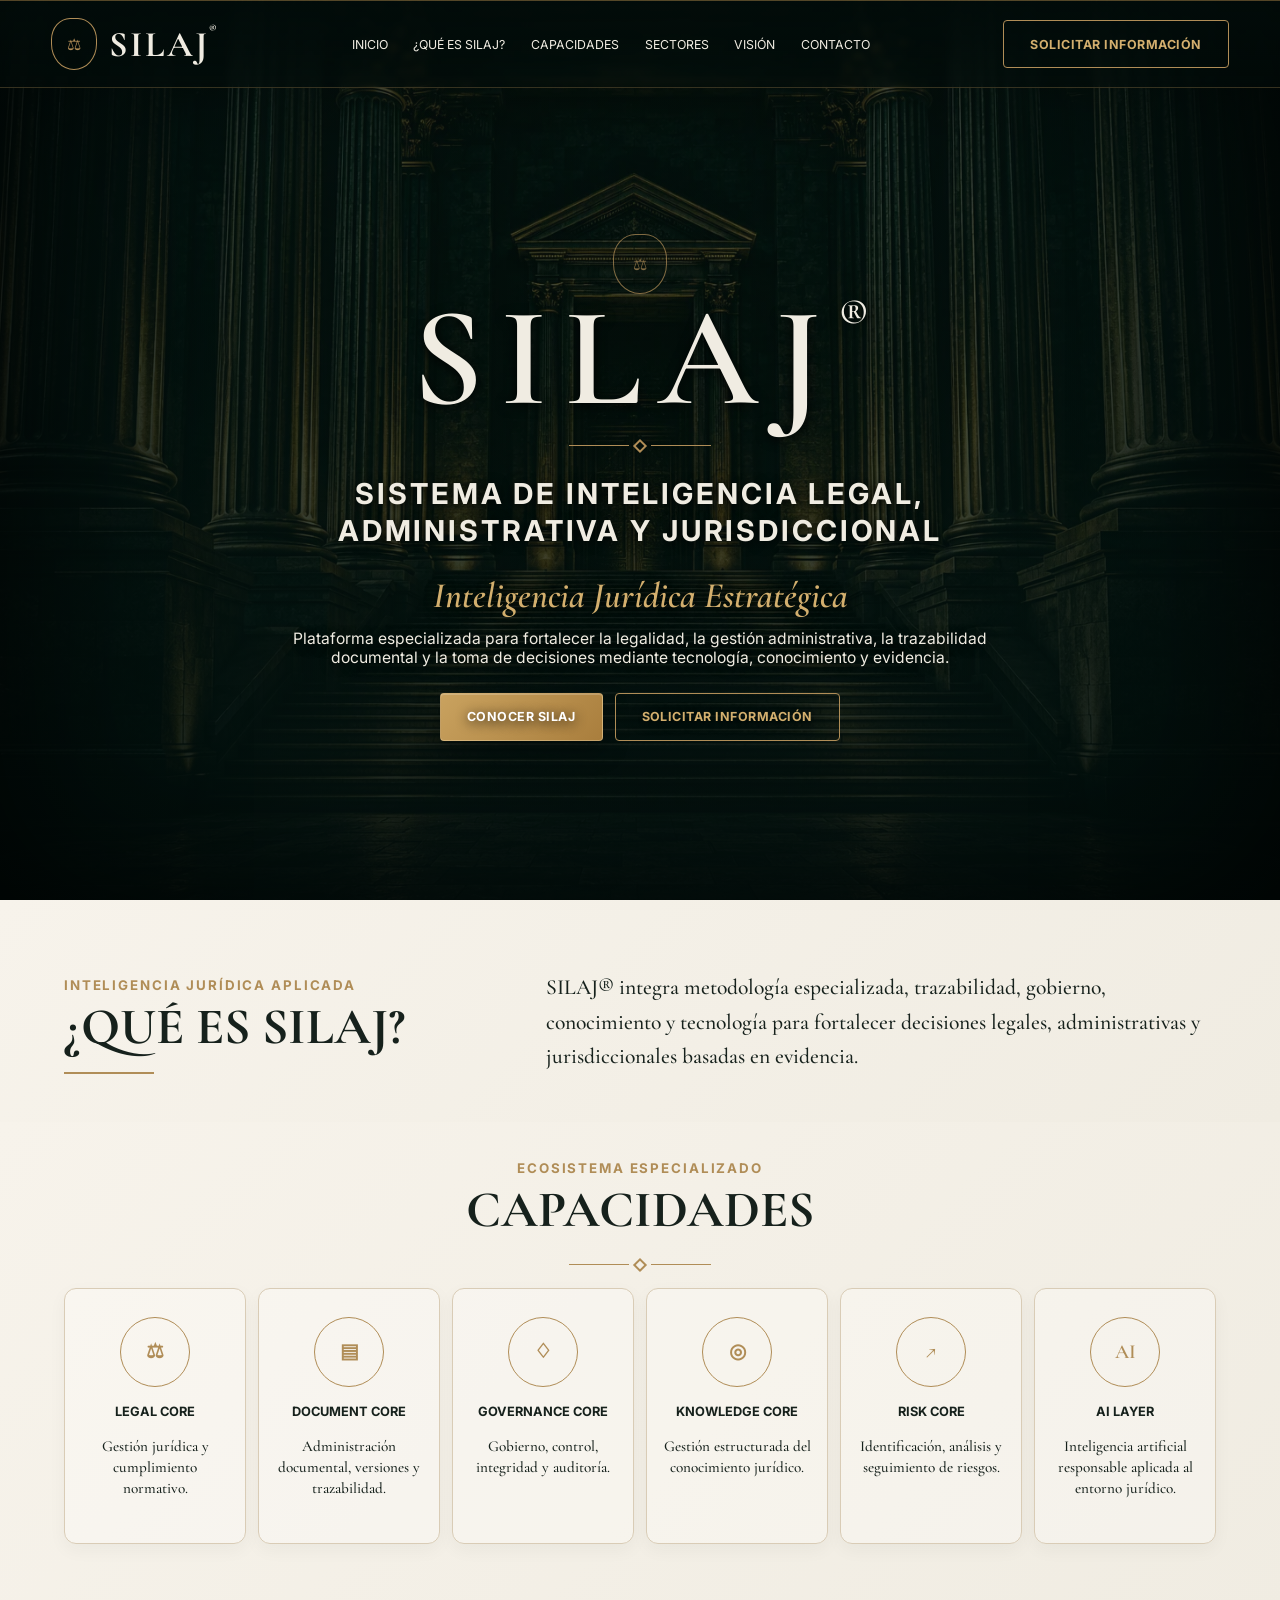
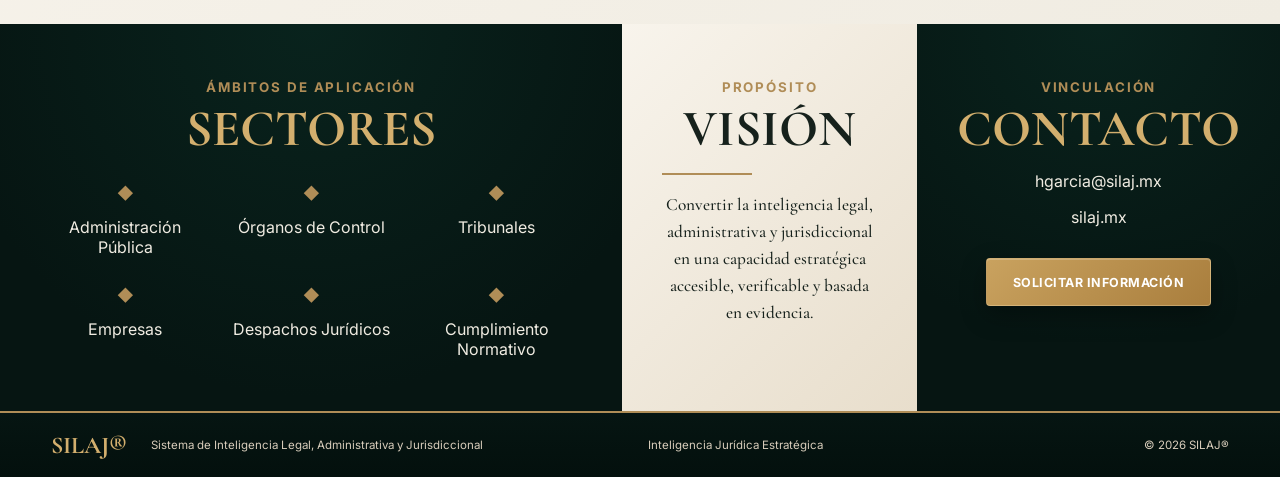
==== index.html @ 86bba7ac "WEB-001-F Refinamiento Fino Premium Híbrido" ====
<!doctype html><html lang="es-MX"><head><meta charset="utf-8"><meta name="viewport" content="width=device-width,initial-scale=1"><meta name="theme-color" content="#061512"><meta name="description" content="SILAJ®: Sistema de Inteligencia Legal, Administrativa y Jurisdiccional. Inteligencia Jurídica Estratégica."><title>SILAJ® | Inteligencia Jurídica Estratégica</title><link rel="icon" href="assets/icons/favicon.svg"><link rel="preload" href="assets/images/hero-institucional.webp" as="image"><link rel="stylesheet" href="css/style.css"></head><body>
<header class="top" id="inicio"><a class="brand" href="#inicio"><span class="shield">⚖</span><strong>SILAJ<sup>®</sup></strong></a><button class="toggle" aria-label="Abrir menú">☰</button><nav><a href="#inicio">Inicio</a><a href="#que-es">¿Qué es SILAJ?</a><a href="#capacidades">Capacidades</a><a href="#sectores">Sectores</a><a href="#vision">Visión</a><a href="#contacto">Contacto</a></nav><a class="btn outline" href="mailto:hgarcia@silaj.mx">Solicitar información</a></header>
<main><section class="hero"><div class="shade"></div><div class="hero-content reveal"><div class="seal">⚖</div><h1>SILAJ<sup>®</sup></h1><div class="orn"><span></span><i></i><span></span></div><h2>Sistema de Inteligencia Legal,<br>Administrativa y Jurisdiccional</h2><p class="slogan">Inteligencia Jurídica Estratégica</p><p class="lead">Plataforma especializada para fortalecer la legalidad, la gestión administrativa, la trazabilidad documental y la toma de decisiones mediante tecnología, conocimiento y evidencia.</p><div class="actions"><a class="btn gold" href="#que-es">Conocer SILAJ</a><a class="btn ghost" href="mailto:hgarcia@silaj.mx">Solicitar información</a></div></div></section>
<section class="intro ivory" id="que-es"><div class="shell split reveal"><div><small>INTELIGENCIA JURÍDICA APLICADA</small><h3>¿Qué es SILAJ?</h3><b class="rule"></b></div><p>SILAJ® integra metodología especializada, trazabilidad, gobierno, conocimiento y tecnología para fortalecer decisiones legales, administrativas y jurisdiccionales basadas en evidencia.</p></div></section>
<section class="ivory caps" id="capacidades"><div class="shell"><header class="section-title reveal"><small>ECOSISTEMA ESPECIALIZADO</small><h3>Capacidades</h3><div class="orn"><span></span><i></i><span></span></div></header><div class="grid">
<article class="card reveal"><div class="ico">⚖</div><h4>Legal Core</h4><p>Gestión jurídica y cumplimiento normativo.</p></article><article class="card reveal"><div class="ico">▤</div><h4>Document Core</h4><p>Administración documental, versiones y trazabilidad.</p></article><article class="card reveal"><div class="ico">♢</div><h4>Governance Core</h4><p>Gobierno, control, integridad y auditoría.</p></article><article class="card reveal"><div class="ico">◎</div><h4>Knowledge Core</h4><p>Gestión estructurada del conocimiento jurídico.</p></article><article class="card reveal"><div class="ico">↗</div><h4>Risk Core</h4><p>Identificación, análisis y seguimiento de riesgos.</p></article><article class="card reveal"><div class="ico">AI</div><h4>AI Layer</h4><p>Inteligencia artificial responsable aplicada al entorno jurídico.</p></article></div></div></section>
<section class="lower" id="sectores"><div class="panel dark"><div class="reveal"><small>ÁMBITOS DE APLICACIÓN</small><h3>Sectores</h3><div class="sector-grid"><span>Administración Pública</span><span>Órganos de Control</span><span>Tribunales</span><span>Empresas</span><span>Despachos Jurídicos</span><span>Cumplimiento Normativo</span></div></div></div><div class="panel vision" id="vision"><div class="reveal"><small>PROPÓSITO</small><h3>Visión</h3><b class="rule"></b><p>Convertir la inteligencia legal, administrativa y jurisdiccional en una capacidad estratégica accesible, verificable y basada en evidencia.</p></div></div><div class="panel dark" id="contacto"><div class="reveal"><small>VINCULACIÓN</small><h3>Contacto</h3><p><a href="mailto:hgarcia@silaj.mx">hgarcia@silaj.mx</a></p><p>silaj.mx</p><a class="btn gold" href="mailto:hgarcia@silaj.mx">Solicitar información</a></div></div></section></main>
<footer><strong>SILAJ®</strong><span>Sistema de Inteligencia Legal, Administrativa y Jurisdiccional</span><span>Inteligencia Jurídica Estratégica</span><span>© 2026 SILAJ®</span></footer><script src="js/app.js"></script></body></html>
---- css/style.css ----
@import url("https://fonts.googleapis.com/css2?family=Cormorant+Garamond:wght@500;600;700&family=Inter:wght@400;600;700&display=swap");:root{--g:#061512;--g2:#09231d;--iv:#f0ece2;--iv2:#f7f3eb;--gold:#b08d57;--gold2:#d3af6e;--ink:#16211c;--serif:"Cormorant Garamond",Georgia,serif;--sans:Inter,Arial,sans-serif}*{box-sizing:border-box}html{scroll-behavior:smooth}body{margin:0;color:var(--ink);font-family:var(--sans);background:var(--iv)}a{color:inherit}.top{position:absolute;z-index:10;inset:0 0 auto;height:88px;display:grid;grid-template-columns:auto 1fr auto;align-items:center;gap:28px;padding:0 4%;color:var(--iv);background:linear-gradient(#020c0aD9,#020c0a73);border-top:1px solid #c79b556b;border-bottom:1px solid #b08d574d;backdrop-filter:blur(3px)}.brand{display:flex;align-items:center;gap:12px;text-decoration:none}.brand strong{font:700 2.25rem var(--serif);letter-spacing:.06em}.brand sup,h1 sup{font-size:.28em;vertical-align:top}.shield{width:46px;height:52px;display:grid;place-items:center;border:1px solid var(--gold);border-radius:48% 48% 58% 58%;color:var(--gold)}nav{display:flex;justify-content:center;gap:clamp(15px,2vw,34px)}nav a{text-decoration:none;text-transform:uppercase;font-size:.77rem}nav a:hover{color:var(--gold2)}.btn{display:inline-flex;min-height:48px;padding:0 26px;align-items:center;justify-content:center;text-decoration:none;text-transform:uppercase;font-weight:700;font-size:.78rem;letter-spacing:.04em;border-radius:4px}.outline,.ghost{border:1px solid #b08d57;color:var(--gold2)}.gold{color:white;background:linear-gradient(135deg,#c9a25f,#a97e3d);border:1px solid #f4e0b84d;box-shadow:0 9px 26px #0005,inset 0 1px #fff3}.gold:hover{transform:translateY(-3px);filter:brightness(1.1)}.toggle{display:none}.hero{position:relative;height:100vh;min-height:780px;max-height:1080px;display:grid;place-items:center;color:var(--iv);background:linear-gradient(#020c0a61,#020d0bc4),url('../assets/images/hero-institucional.webp') center/cover no-repeat;overflow:hidden}.hero:after{content:"";position:absolute;inset:0;box-shadow:inset 0 0 180px #000a}.shade{position:absolute;inset:0;background:radial-gradient(circle at 50% 42%,#07161329 0,#04131099 64%,#010a08e6 100%),linear-gradient(90deg,#0003,transparent 18%,transparent 82%,#0003)}.hero-content{z-index:2;position:relative;text-align:center;width:min(950px,88%);padding-top:75px;text-shadow:0 2px 12px #000e}.seal{margin:auto;width:54px;height:60px;border:1px solid var(--gold);border-radius:48% 48% 58% 58%;display:grid;place-items:center;color:var(--gold);opacity:.72}.hero h1{font:600 clamp(6rem,11vw,11rem)/.82 var(--serif);letter-spacing:.12em;margin:.05em 0 0 .12em}.orn{display:flex;justify-content:center;align-items:center;gap:6px;margin:24px auto 18px}.orn span{width:60px;height:1px;background:var(--gold)}.orn i{width:10px;height:10px;border:2px solid var(--gold);transform:rotate(45deg)}.hero h2{font-size:clamp(1.25rem,2.25vw,2.1rem);line-height:1.3;text-transform:uppercase;letter-spacing:.1em}.slogan{font:600 italic clamp(1.75rem,2.8vw,2.72rem) var(--serif);color:var(--gold2);margin:12px 0;text-shadow:0 2px 12px #000e,0 0 20px #b08d5724}.lead{max-width:730px;margin:0 auto;font-size:.98rem}.actions{display:flex;justify-content:center;gap:12px;margin-top:26px}.ivory{background:linear-gradient(135deg,var(--iv2),var(--iv))}.shell{width:min(1360px,90%);margin:auto}.intro{padding:70px 0 48px}.split{display:grid;grid-template-columns:.8fr 1.3fr;gap:70px;align-items:end}.split p{font:500 1.35rem/1.6 var(--serif);margin:0}small{color:var(--gold);font-weight:700;letter-spacing:.14em}h3{font:700 clamp(2.2rem,4vw,3.2rem)/1 var(--serif);text-transform:uppercase;margin:8px 0}.rule{display:block;width:90px;height:2px;background:var(--gold);margin-top:18px}.caps{padding:35px 0 80px}.section-title{text-align:center}.grid{display:grid;grid-template-columns:repeat(6,1fr);gap:12px}.card{min-height:250px;text-align:center;padding:28px 16px;border:1px solid #d9ccb6;border-radius:12px;background:#ffffff47;box-shadow:0 6px 18px #0d2c240b;transition:.3s}.card:hover{transform:translateY(-6px);background:white;box-shadow:0 18px 40px #0d2c2421}.ico{width:70px;height:70px;margin:0 auto 17px;border:1.5px solid var(--gold);border-radius:50%;display:grid;place-items:center;color:var(--gold);font:600 1.25rem var(--serif)}.card h4{text-transform:uppercase;font-size:.8rem}.card p{font:500 .95rem/1.4 var(--serif)}.lower{display:grid;grid-template-columns:1.9fr .9fr 1.05fr}.panel{padding:52px 40px;text-align:center}.dark{color:var(--iv);background:radial-gradient(circle at top,var(--g2),var(--g) 75%)}.dark h3{color:var(--gold2)}.sector-grid{display:grid;grid-template-columns:repeat(3,1fr);gap:28px 15px;margin-top:28px}.sector-grid span:before{content:"◆";display:block;color:var(--gold);margin-bottom:14px}.vision{background:linear-gradient(135deg,#f8f4ec,#e8decc)}.vision p{font:500 1.08rem/1.55 var(--serif)}.dark a{text-decoration:none}.dark .btn{margin-top:15px}footer{min-height:66px;padding:12px 4%;display:grid;grid-template-columns:auto 1fr 1fr auto;align-items:center;gap:24px;background:linear-gradient(#061512,#03100d);color:#d8cdbb;border-top:2px solid var(--gold);font-size:.72rem}footer strong{font:700 1.5rem var(--serif);color:var(--gold2)}.reveal{opacity:0;transform:translateY(18px);transition:.7s}.reveal.visible{opacity:1;transform:none}@media(max-width:1180px){.top{grid-template-columns:auto 1fr}.top>.btn{display:none}.grid{grid-template-columns:repeat(3,1fr)}.lower{grid-template-columns:1fr 1fr}.lower>.panel:first-child{grid-column:1/-1}}@media(max-width:820px){.top{position:fixed;height:72px;display:flex;justify-content:space-between}.brand strong{font-size:1.7rem}.shield{width:36px;height:42px}.toggle{display:block;background:transparent;color:var(--iv);border:1px solid var(--gold);padding:8px 11px}nav{display:none;position:absolute;top:72px;left:0;right:0;padding:18px 6%;background:var(--g);flex-direction:column}nav.open{display:flex}.hero{height:100svh;min-height:820px}.hero h1{font-size:clamp(4.5rem,20vw,6.5rem);letter-spacing:.08em;margin-left:.08em}.split,.lower{grid-template-columns:1fr}.grid{grid-template-columns:repeat(2,1fr)}.lower>.panel:first-child{grid-column:auto}footer{grid-template-columns:1fr;text-align:center;padding:22px}.actions{flex-direction:column}.actions .btn{width:100%}}@media(max-width:520px){.grid{grid-template-columns:1fr}.sector-grid{grid-template-columns:repeat(2,1fr)}.hero h2 br{display:none}}@media(prefers-reduced-motion:reduce){html{scroll-behavior:auto}.reveal{opacity:1;transform:none;transition:none}}
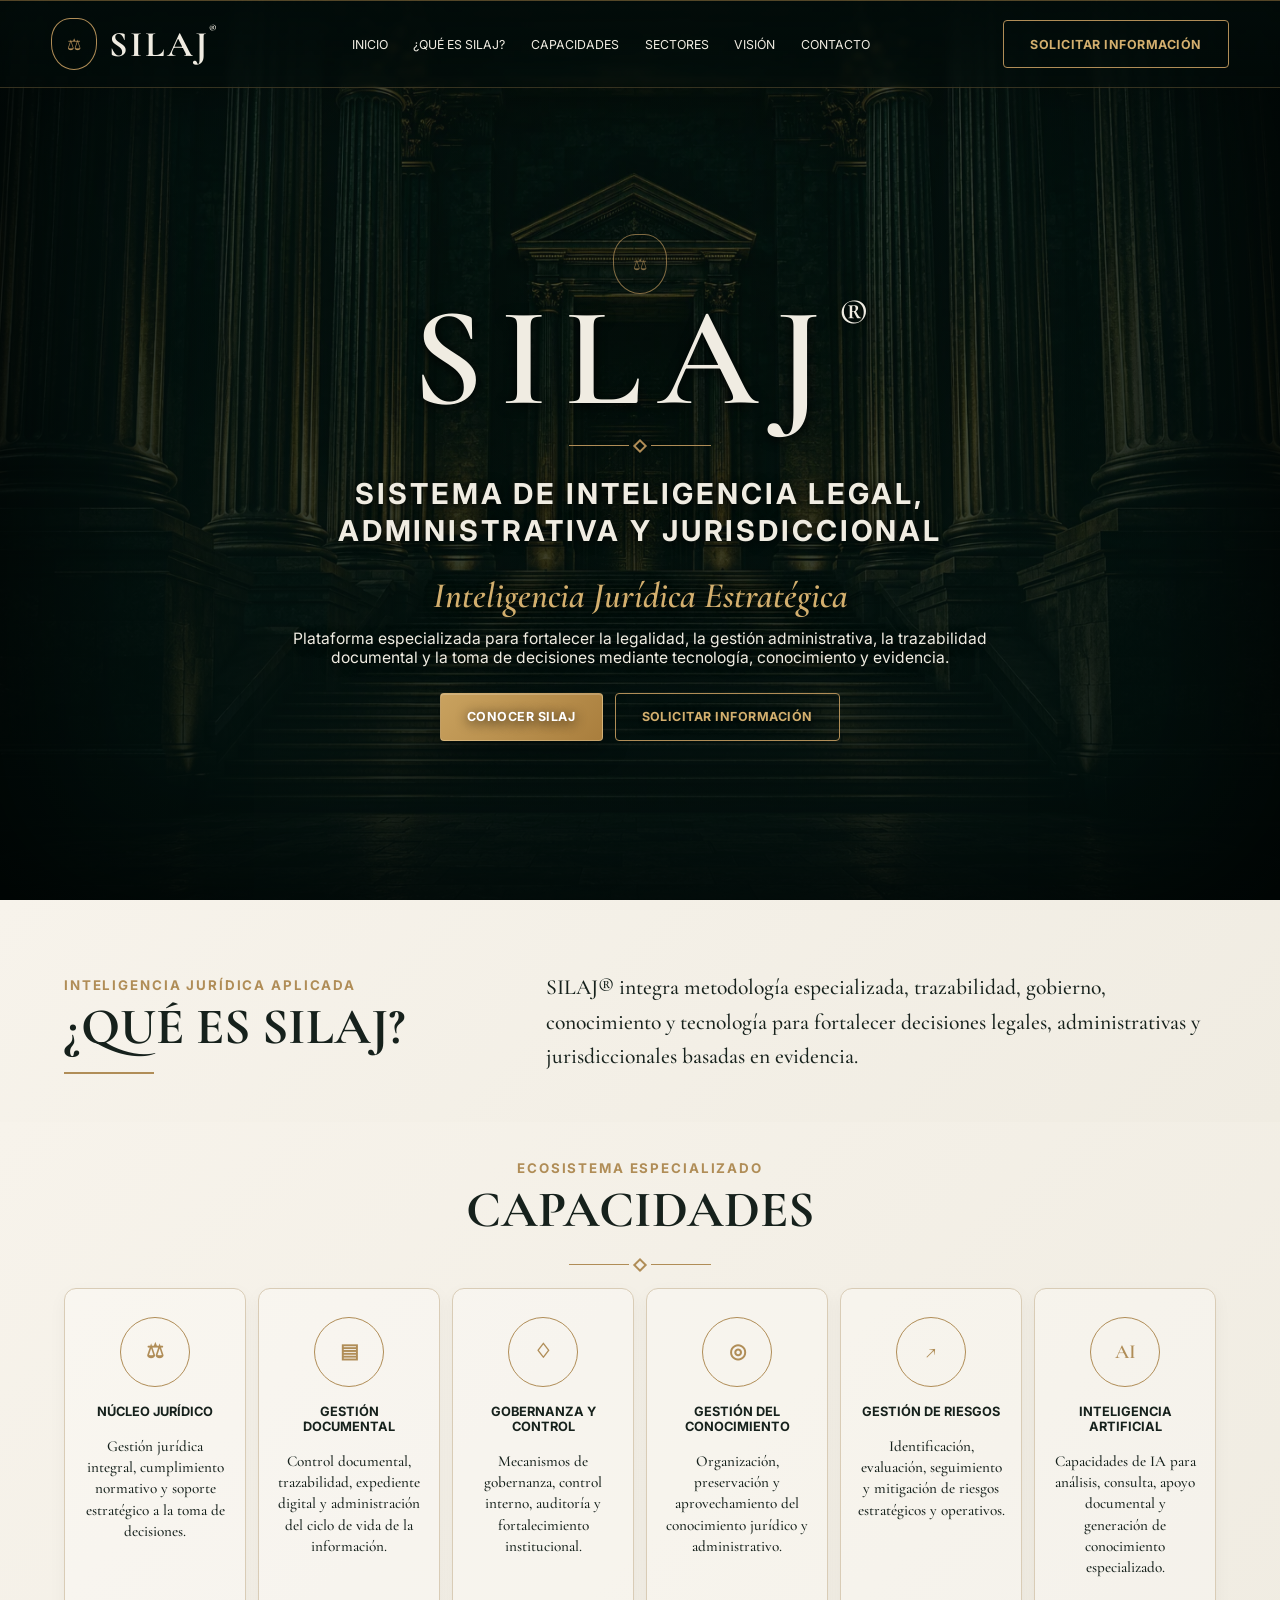
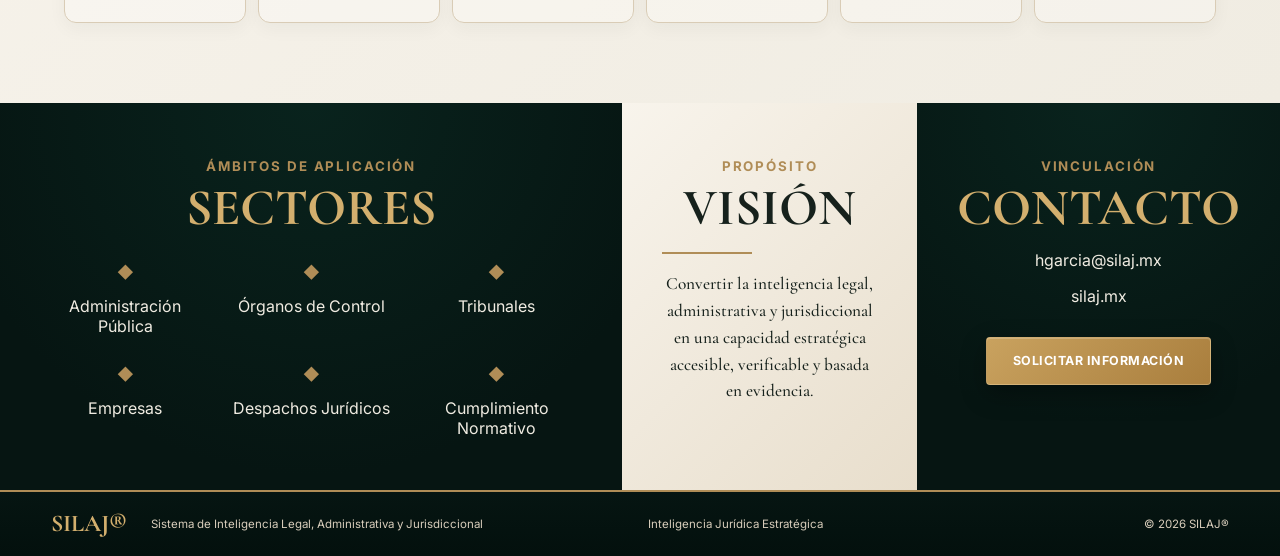
==== commit 8338111e: "WEB-001-G Capacidades en Español" ====
--- a/index.html
+++ b/index.html
@@ -3,6 +3,6 @@
 <main><section class="hero"><div class="shade"></div><div class="hero-content reveal"><div class="seal">⚖</div><h1>SILAJ<sup>®</sup></h1><div class="orn"><span></span><i></i><span></span></div><h2>Sistema de Inteligencia Legal,<br>Administrativa y Jurisdiccional</h2><p class="slogan">Inteligencia Jurídica Estratégica</p><p class="lead">Plataforma especializada para fortalecer la legalidad, la gestión administrativa, la trazabilidad documental y la toma de decisiones mediante tecnología, conocimiento y evidencia.</p><div class="actions"><a class="btn gold" href="#que-es">Conocer SILAJ</a><a class="btn ghost" href="mailto:hgarcia@silaj.mx">Solicitar información</a></div></div></section>
 <section class="intro ivory" id="que-es"><div class="shell split reveal"><div><small>INTELIGENCIA JURÍDICA APLICADA</small><h3>¿Qué es SILAJ?</h3><b class="rule"></b></div><p>SILAJ® integra metodología especializada, trazabilidad, gobierno, conocimiento y tecnología para fortalecer decisiones legales, administrativas y jurisdiccionales basadas en evidencia.</p></div></section>
 <section class="ivory caps" id="capacidades"><div class="shell"><header class="section-title reveal"><small>ECOSISTEMA ESPECIALIZADO</small><h3>Capacidades</h3><div class="orn"><span></span><i></i><span></span></div></header><div class="grid">
-<article class="card reveal"><div class="ico">⚖</div><h4>Legal Core</h4><p>Gestión jurídica y cumplimiento normativo.</p></article><article class="card reveal"><div class="ico">▤</div><h4>Document Core</h4><p>Administración documental, versiones y trazabilidad.</p></article><article class="card reveal"><div class="ico">♢</div><h4>Governance Core</h4><p>Gobierno, control, integridad y auditoría.</p></article><article class="card reveal"><div class="ico">◎</div><h4>Knowledge Core</h4><p>Gestión estructurada del conocimiento jurídico.</p></article><article class="card reveal"><div class="ico">↗</div><h4>Risk Core</h4><p>Identificación, análisis y seguimiento de riesgos.</p></article><article class="card reveal"><div class="ico">AI</div><h4>AI Layer</h4><p>Inteligencia artificial responsable aplicada al entorno jurídico.</p></article></div></div></section>
+<article class="card reveal"><div class="ico">⚖</div><h4>Núcleo Jurídico</h4><p>Gestión jurídica integral, cumplimiento normativo y soporte estratégico a la toma de decisiones.</p></article><article class="card reveal"><div class="ico">▤</div><h4>Gestión Documental</h4><p>Control documental, trazabilidad, expediente digital y administración del ciclo de vida de la información.</p></article><article class="card reveal"><div class="ico">♢</div><h4>Gobernanza y Control</h4><p>Mecanismos de gobernanza, control interno, auditoría y fortalecimiento institucional.</p></article><article class="card reveal"><div class="ico">◎</div><h4>Gestión del Conocimiento</h4><p>Organización, preservación y aprovechamiento del conocimiento jurídico y administrativo.</p></article><article class="card reveal"><div class="ico">↗</div><h4>Gestión de Riesgos</h4><p>Identificación, evaluación, seguimiento y mitigación de riesgos estratégicos y operativos.</p></article><article class="card reveal"><div class="ico">AI</div><h4>Inteligencia Artificial</h4><p>Capacidades de IA para análisis, consulta, apoyo documental y generación de conocimiento especializado.</p></article></div></div></section>
 <section class="lower" id="sectores"><div class="panel dark"><div class="reveal"><small>ÁMBITOS DE APLICACIÓN</small><h3>Sectores</h3><div class="sector-grid"><span>Administración Pública</span><span>Órganos de Control</span><span>Tribunales</span><span>Empresas</span><span>Despachos Jurídicos</span><span>Cumplimiento Normativo</span></div></div></div><div class="panel vision" id="vision"><div class="reveal"><small>PROPÓSITO</small><h3>Visión</h3><b class="rule"></b><p>Convertir la inteligencia legal, administrativa y jurisdiccional en una capacidad estratégica accesible, verificable y basada en evidencia.</p></div></div><div class="panel dark" id="contacto"><div class="reveal"><small>VINCULACIÓN</small><h3>Contacto</h3><p><a href="mailto:hgarcia@silaj.mx">hgarcia@silaj.mx</a></p><p>silaj.mx</p><a class="btn gold" href="mailto:hgarcia@silaj.mx">Solicitar información</a></div></div></section></main>
 <footer><strong>SILAJ®</strong><span>Sistema de Inteligencia Legal, Administrativa y Jurisdiccional</span><span>Inteligencia Jurídica Estratégica</span><span>© 2026 SILAJ®</span></footer><script src="js/app.js"></script></body></html>
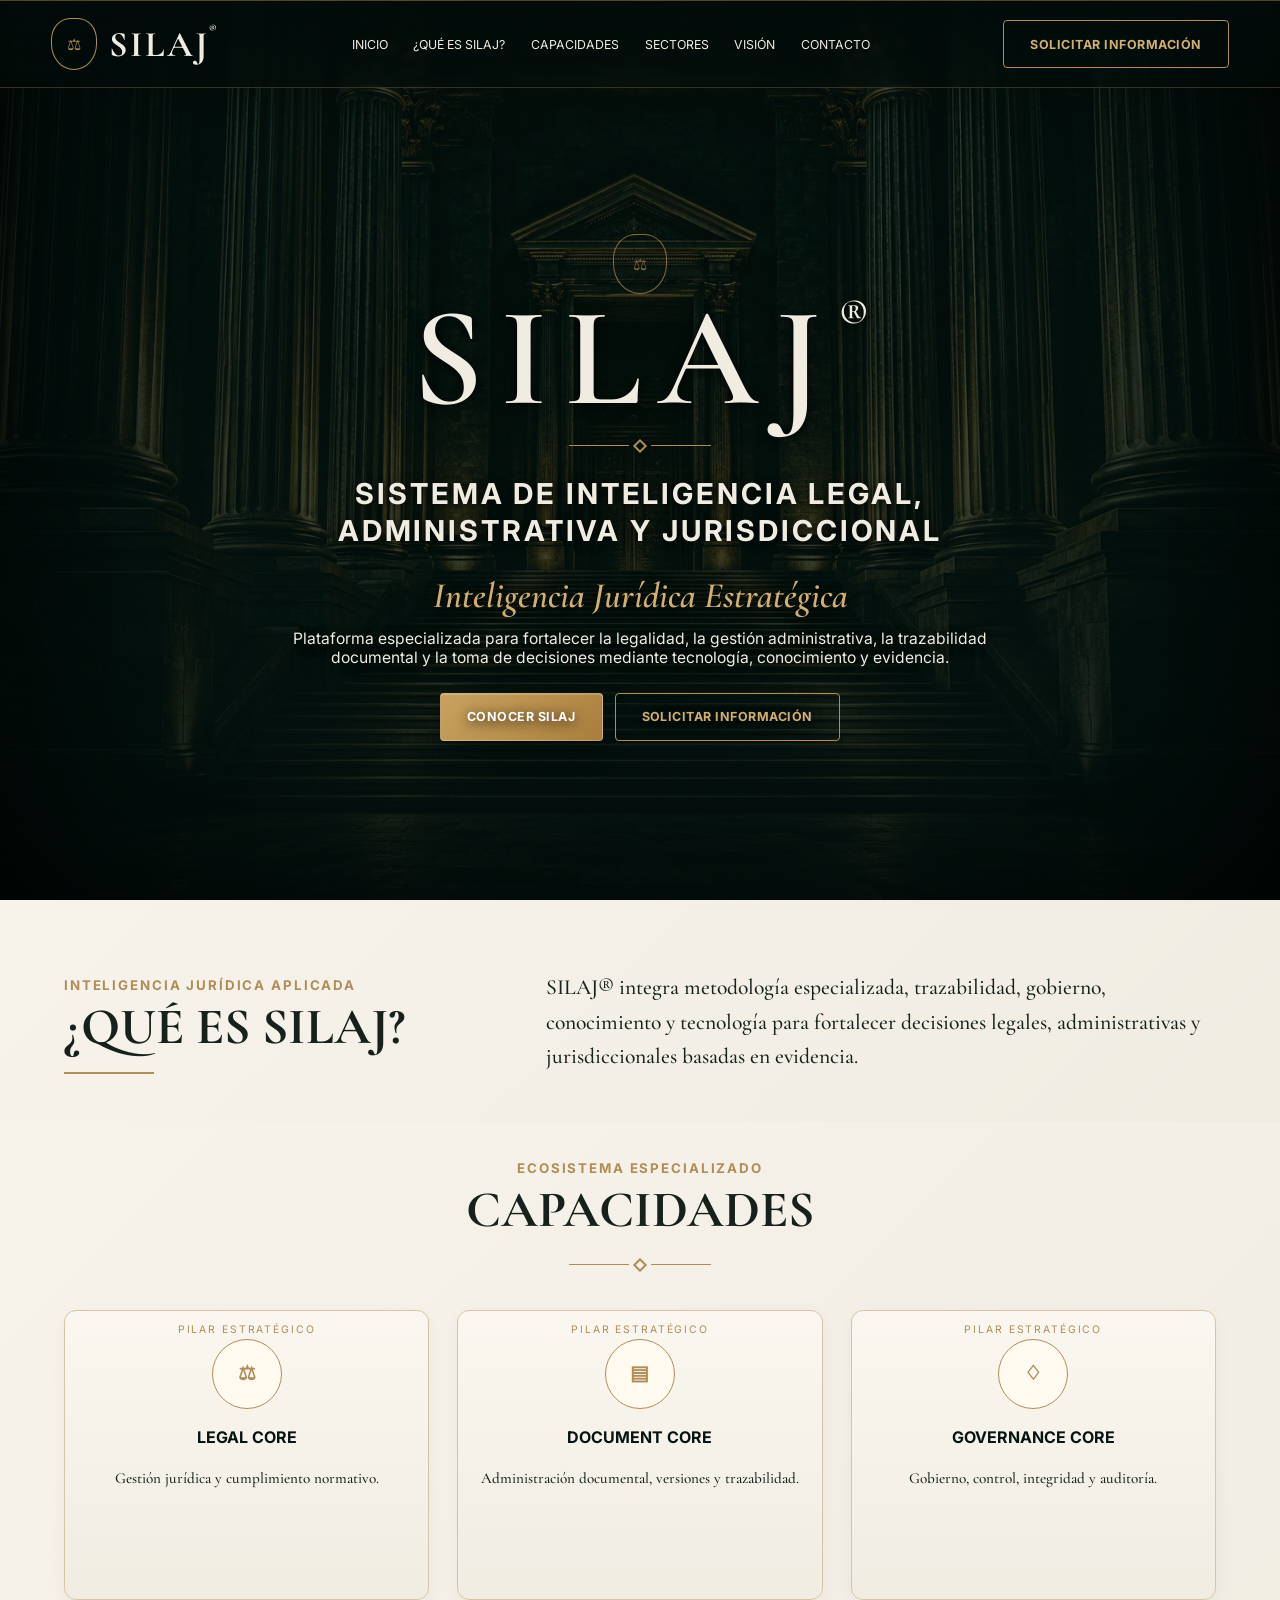
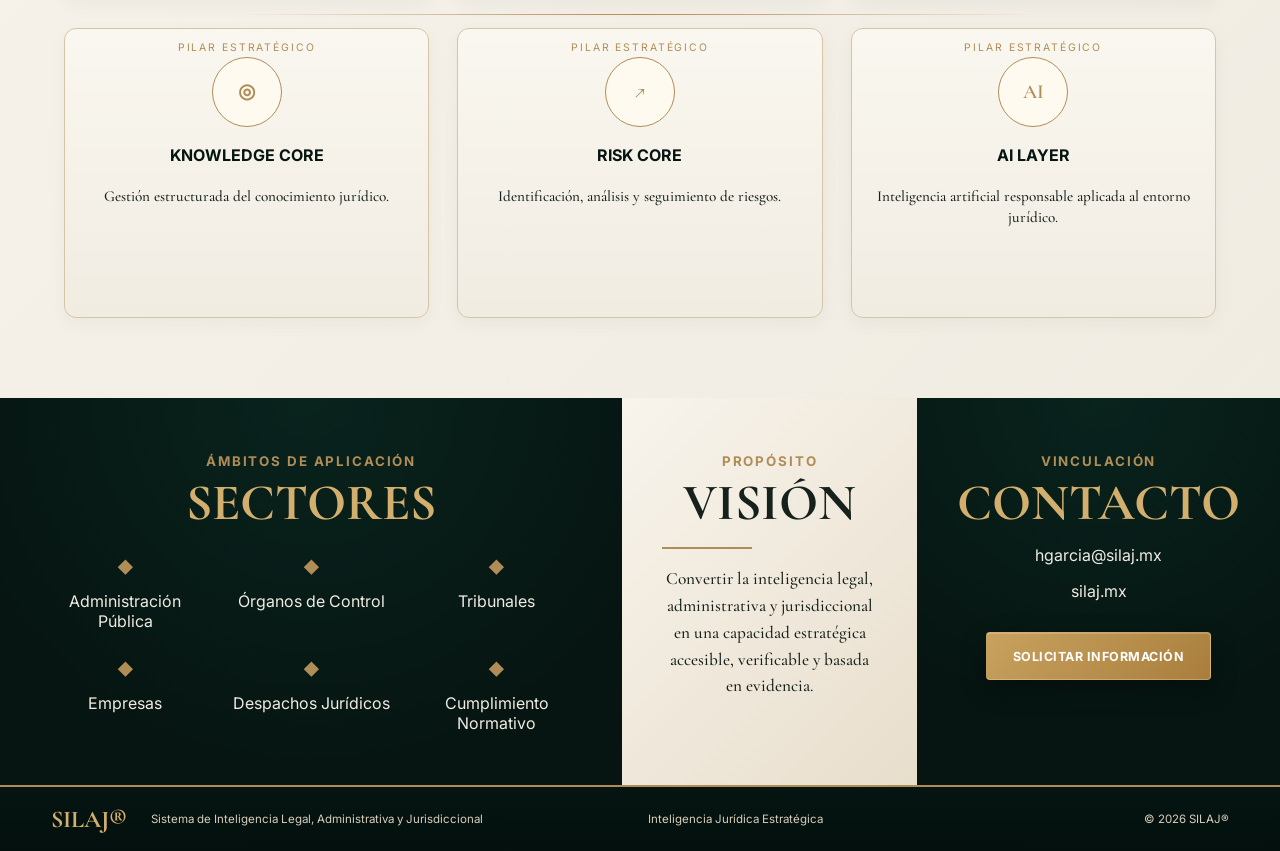
==== commit 5434cae8: "WEB-001-H Seis Pilares Estratégicos" ====
--- a/index.html
+++ b/index.html
@@ -3,6 +3,6 @@
 <main><section class="hero"><div class="shade"></div><div class="hero-content reveal"><div class="seal">⚖</div><h1>SILAJ<sup>®</sup></h1><div class="orn"><span></span><i></i><span></span></div><h2>Sistema de Inteligencia Legal,<br>Administrativa y Jurisdiccional</h2><p class="slogan">Inteligencia Jurídica Estratégica</p><p class="lead">Plataforma especializada para fortalecer la legalidad, la gestión administrativa, la trazabilidad documental y la toma de decisiones mediante tecnología, conocimiento y evidencia.</p><div class="actions"><a class="btn gold" href="#que-es">Conocer SILAJ</a><a class="btn ghost" href="mailto:hgarcia@silaj.mx">Solicitar información</a></div></div></section>
 <section class="intro ivory" id="que-es"><div class="shell split reveal"><div><small>INTELIGENCIA JURÍDICA APLICADA</small><h3>¿Qué es SILAJ?</h3><b class="rule"></b></div><p>SILAJ® integra metodología especializada, trazabilidad, gobierno, conocimiento y tecnología para fortalecer decisiones legales, administrativas y jurisdiccionales basadas en evidencia.</p></div></section>
 <section class="ivory caps" id="capacidades"><div class="shell"><header class="section-title reveal"><small>ECOSISTEMA ESPECIALIZADO</small><h3>Capacidades</h3><div class="orn"><span></span><i></i><span></span></div></header><div class="grid">
-<article class="card reveal"><div class="ico">⚖</div><h4>Núcleo Jurídico</h4><p>Gestión jurídica integral, cumplimiento normativo y soporte estratégico a la toma de decisiones.</p></article><article class="card reveal"><div class="ico">▤</div><h4>Gestión Documental</h4><p>Control documental, trazabilidad, expediente digital y administración del ciclo de vida de la información.</p></article><article class="card reveal"><div class="ico">♢</div><h4>Gobernanza y Control</h4><p>Mecanismos de gobernanza, control interno, auditoría y fortalecimiento institucional.</p></article><article class="card reveal"><div class="ico">◎</div><h4>Gestión del Conocimiento</h4><p>Organización, preservación y aprovechamiento del conocimiento jurídico y administrativo.</p></article><article class="card reveal"><div class="ico">↗</div><h4>Gestión de Riesgos</h4><p>Identificación, evaluación, seguimiento y mitigación de riesgos estratégicos y operativos.</p></article><article class="card reveal"><div class="ico">AI</div><h4>Inteligencia Artificial</h4><p>Capacidades de IA para análisis, consulta, apoyo documental y generación de conocimiento especializado.</p></article></div></div></section>
+<article class="card reveal"><div class="ico">⚖</div><h4>Legal Core</h4><p>Gestión jurídica y cumplimiento normativo.</p></article><article class="card reveal"><div class="ico">▤</div><h4>Document Core</h4><p>Administración documental, versiones y trazabilidad.</p></article><article class="card reveal"><div class="ico">♢</div><h4>Governance Core</h4><p>Gobierno, control, integridad y auditoría.</p></article><article class="card reveal"><div class="ico">◎</div><h4>Knowledge Core</h4><p>Gestión estructurada del conocimiento jurídico.</p></article><article class="card reveal"><div class="ico">↗</div><h4>Risk Core</h4><p>Identificación, análisis y seguimiento de riesgos.</p></article><article class="card reveal"><div class="ico">AI</div><h4>AI Layer</h4><p>Inteligencia artificial responsable aplicada al entorno jurídico.</p></article></div></div></section>
 <section class="lower" id="sectores"><div class="panel dark"><div class="reveal"><small>ÁMBITOS DE APLICACIÓN</small><h3>Sectores</h3><div class="sector-grid"><span>Administración Pública</span><span>Órganos de Control</span><span>Tribunales</span><span>Empresas</span><span>Despachos Jurídicos</span><span>Cumplimiento Normativo</span></div></div></div><div class="panel vision" id="vision"><div class="reveal"><small>PROPÓSITO</small><h3>Visión</h3><b class="rule"></b><p>Convertir la inteligencia legal, administrativa y jurisdiccional en una capacidad estratégica accesible, verificable y basada en evidencia.</p></div></div><div class="panel dark" id="contacto"><div class="reveal"><small>VINCULACIÓN</small><h3>Contacto</h3><p><a href="mailto:hgarcia@silaj.mx">hgarcia@silaj.mx</a></p><p>silaj.mx</p><a class="btn gold" href="mailto:hgarcia@silaj.mx">Solicitar información</a></div></div></section></main>
 <footer><strong>SILAJ®</strong><span>Sistema de Inteligencia Legal, Administrativa y Jurisdiccional</span><span>Inteligencia Jurídica Estratégica</span><span>© 2026 SILAJ®</span></footer><script src="js/app.js"></script></body></html>
--- a/css/style.css
+++ b/css/style.css
@@ -1 +1,42 @@
-@import url("https://fonts.googleapis.com/css2?family=Cormorant+Garamond:wght@500;600;700&family=Inter:wght@400;600;700&display=swap");:root{--g:#061512;--g2:#09231d;--iv:#f0ece2;--iv2:#f7f3eb;--gold:#b08d57;--gold2:#d3af6e;--ink:#16211c;--serif:"Cormorant Garamond",Georgia,serif;--sans:Inter,Arial,sans-serif}*{box-sizing:border-box}html{scroll-behavior:smooth}body{margin:0;color:var(--ink);font-family:var(--sans);background:var(--iv)}a{color:inherit}.top{position:absolute;z-index:10;inset:0 0 auto;height:88px;display:grid;grid-template-columns:auto 1fr auto;align-items:center;gap:28px;padding:0 4%;color:var(--iv);background:linear-gradient(#020c0aD9,#020c0a73);border-top:1px solid #c79b556b;border-bottom:1px solid #b08d574d;backdrop-filter:blur(3px)}.brand{display:flex;align-items:center;gap:12px;text-decoration:none}.brand strong{font:700 2.25rem var(--serif);letter-spacing:.06em}.brand sup,h1 sup{font-size:.28em;vertical-align:top}.shield{width:46px;height:52px;display:grid;place-items:center;border:1px solid var(--gold);border-radius:48% 48% 58% 58%;color:var(--gold)}nav{display:flex;justify-content:center;gap:clamp(15px,2vw,34px)}nav a{text-decoration:none;text-transform:uppercase;font-size:.77rem}nav a:hover{color:var(--gold2)}.btn{display:inline-flex;min-height:48px;padding:0 26px;align-items:center;justify-content:center;text-decoration:none;text-transform:uppercase;font-weight:700;font-size:.78rem;letter-spacing:.04em;border-radius:4px}.outline,.ghost{border:1px solid #b08d57;color:var(--gold2)}.gold{color:white;background:linear-gradient(135deg,#c9a25f,#a97e3d);border:1px solid #f4e0b84d;box-shadow:0 9px 26px #0005,inset 0 1px #fff3}.gold:hover{transform:translateY(-3px);filter:brightness(1.1)}.toggle{display:none}.hero{position:relative;height:100vh;min-height:780px;max-height:1080px;display:grid;place-items:center;color:var(--iv);background:linear-gradient(#020c0a61,#020d0bc4),url('../assets/images/hero-institucional.webp') center/cover no-repeat;overflow:hidden}.hero:after{content:"";position:absolute;inset:0;box-shadow:inset 0 0 180px #000a}.shade{position:absolute;inset:0;background:radial-gradient(circle at 50% 42%,#07161329 0,#04131099 64%,#010a08e6 100%),linear-gradient(90deg,#0003,transparent 18%,transparent 82%,#0003)}.hero-content{z-index:2;position:relative;text-align:center;width:min(950px,88%);padding-top:75px;text-shadow:0 2px 12px #000e}.seal{margin:auto;width:54px;height:60px;border:1px solid var(--gold);border-radius:48% 48% 58% 58%;display:grid;place-items:center;color:var(--gold);opacity:.72}.hero h1{font:600 clamp(6rem,11vw,11rem)/.82 var(--serif);letter-spacing:.12em;margin:.05em 0 0 .12em}.orn{display:flex;justify-content:center;align-items:center;gap:6px;margin:24px auto 18px}.orn span{width:60px;height:1px;background:var(--gold)}.orn i{width:10px;height:10px;border:2px solid var(--gold);transform:rotate(45deg)}.hero h2{font-size:clamp(1.25rem,2.25vw,2.1rem);line-height:1.3;text-transform:uppercase;letter-spacing:.1em}.slogan{font:600 italic clamp(1.75rem,2.8vw,2.72rem) var(--serif);color:var(--gold2);margin:12px 0;text-shadow:0 2px 12px #000e,0 0 20px #b08d5724}.lead{max-width:730px;margin:0 auto;font-size:.98rem}.actions{display:flex;justify-content:center;gap:12px;margin-top:26px}.ivory{background:linear-gradient(135deg,var(--iv2),var(--iv))}.shell{width:min(1360px,90%);margin:auto}.intro{padding:70px 0 48px}.split{display:grid;grid-template-columns:.8fr 1.3fr;gap:70px;align-items:end}.split p{font:500 1.35rem/1.6 var(--serif);margin:0}small{color:var(--gold);font-weight:700;letter-spacing:.14em}h3{font:700 clamp(2.2rem,4vw,3.2rem)/1 var(--serif);text-transform:uppercase;margin:8px 0}.rule{display:block;width:90px;height:2px;background:var(--gold);margin-top:18px}.caps{padding:35px 0 80px}.section-title{text-align:center}.grid{display:grid;grid-template-columns:repeat(6,1fr);gap:12px}.card{min-height:250px;text-align:center;padding:28px 16px;border:1px solid #d9ccb6;border-radius:12px;background:#ffffff47;box-shadow:0 6px 18px #0d2c240b;transition:.3s}.card:hover{transform:translateY(-6px);background:white;box-shadow:0 18px 40px #0d2c2421}.ico{width:70px;height:70px;margin:0 auto 17px;border:1.5px solid var(--gold);border-radius:50%;display:grid;place-items:center;color:var(--gold);font:600 1.25rem var(--serif)}.card h4{text-transform:uppercase;font-size:.8rem}.card p{font:500 .95rem/1.4 var(--serif)}.lower{display:grid;grid-template-columns:1.9fr .9fr 1.05fr}.panel{padding:52px 40px;text-align:center}.dark{color:var(--iv);background:radial-gradient(circle at top,var(--g2),var(--g) 75%)}.dark h3{color:var(--gold2)}.sector-grid{display:grid;grid-template-columns:repeat(3,1fr);gap:28px 15px;margin-top:28px}.sector-grid span:before{content:"◆";display:block;color:var(--gold);margin-bottom:14px}.vision{background:linear-gradient(135deg,#f8f4ec,#e8decc)}.vision p{font:500 1.08rem/1.55 var(--serif)}.dark a{text-decoration:none}.dark .btn{margin-top:15px}footer{min-height:66px;padding:12px 4%;display:grid;grid-template-columns:auto 1fr 1fr auto;align-items:center;gap:24px;background:linear-gradient(#061512,#03100d);color:#d8cdbb;border-top:2px solid var(--gold);font-size:.72rem}footer strong{font:700 1.5rem var(--serif);color:var(--gold2)}.reveal{opacity:0;transform:translateY(18px);transition:.7s}.reveal.visible{opacity:1;transform:none}@media(max-width:1180px){.top{grid-template-columns:auto 1fr}.top>.btn{display:none}.grid{grid-template-columns:repeat(3,1fr)}.lower{grid-template-columns:1fr 1fr}.lower>.panel:first-child{grid-column:1/-1}}@media(max-width:820px){.top{position:fixed;height:72px;display:flex;justify-content:space-between}.brand strong{font-size:1.7rem}.shield{width:36px;height:42px}.toggle{display:block;background:transparent;color:var(--iv);border:1px solid var(--gold);padding:8px 11px}nav{display:none;position:absolute;top:72px;left:0;right:0;padding:18px 6%;background:var(--g);flex-direction:column}nav.open{display:flex}.hero{height:100svh;min-height:820px}.hero h1{font-size:clamp(4.5rem,20vw,6.5rem);letter-spacing:.08em;margin-left:.08em}.split,.lower{grid-template-columns:1fr}.grid{grid-template-columns:repeat(2,1fr)}.lower>.panel:first-child{grid-column:auto}footer{grid-template-columns:1fr;text-align:center;padding:22px}.actions{flex-direction:column}.actions .btn{width:100%}}@media(max-width:520px){.grid{grid-template-columns:1fr}.sector-grid{grid-template-columns:repeat(2,1fr)}.hero h2 br{display:none}}@media(prefers-reduced-motion:reduce){html{scroll-behavior:auto}.reveal{opacity:1;transform:none;transition:none}}+@import url("https://fonts.googleapis.com/css2?family=Cormorant+Garamond:wght@500;600;700&family=Inter:wght@400;600;700&display=swap");:root{--g:#061512;--g2:#09231d;--iv:#f0ece2;--iv2:#f7f3eb;--gold:#b08d57;--gold2:#d3af6e;--ink:#16211c;--serif:"Cormorant Garamond",Georgia,serif;--sans:Inter,Arial,sans-serif}*{box-sizing:border-box}html{scroll-behavior:smooth}body{margin:0;color:var(--ink);font-family:var(--sans);background:var(--iv)}a{color:inherit}.top{position:absolute;z-index:10;inset:0 0 auto;height:88px;display:grid;grid-template-columns:auto 1fr auto;align-items:center;gap:28px;padding:0 4%;color:var(--iv);background:linear-gradient(#020c0aD9,#020c0a73);border-top:1px solid #c79b556b;border-bottom:1px solid #b08d574d;backdrop-filter:blur(3px)}.brand{display:flex;align-items:center;gap:12px;text-decoration:none}.brand strong{font:700 2.25rem var(--serif);letter-spacing:.06em}.brand sup,h1 sup{font-size:.28em;vertical-align:top}.shield{width:46px;height:52px;display:grid;place-items:center;border:1px solid var(--gold);border-radius:48% 48% 58% 58%;color:var(--gold)}nav{display:flex;justify-content:center;gap:clamp(15px,2vw,34px)}nav a{text-decoration:none;text-transform:uppercase;font-size:.77rem}nav a:hover{color:var(--gold2)}.btn{display:inline-flex;min-height:48px;padding:0 26px;align-items:center;justify-content:center;text-decoration:none;text-transform:uppercase;font-weight:700;font-size:.78rem;letter-spacing:.04em;border-radius:4px}.outline,.ghost{border:1px solid #b08d57;color:var(--gold2)}.gold{color:white;background:linear-gradient(135deg,#c9a25f,#a97e3d);border:1px solid #f4e0b84d;box-shadow:0 9px 26px #0005,inset 0 1px #fff3}.gold:hover{transform:translateY(-3px);filter:brightness(1.1)}.toggle{display:none}.hero{position:relative;height:100vh;min-height:780px;max-height:1080px;display:grid;place-items:center;color:var(--iv);background:linear-gradient(#020c0a61,#020d0bc4),url('../assets/images/hero-institucional.webp') center/cover no-repeat;overflow:hidden}.hero:after{content:"";position:absolute;inset:0;box-shadow:inset 0 0 180px #000a}.shade{position:absolute;inset:0;background:radial-gradient(circle at 50% 42%,#07161329 0,#04131099 64%,#010a08e6 100%),linear-gradient(90deg,#0003,transparent 18%,transparent 82%,#0003)}.hero-content{z-index:2;position:relative;text-align:center;width:min(950px,88%);padding-top:75px;text-shadow:0 2px 12px #000e}.seal{margin:auto;width:54px;height:60px;border:1px solid var(--gold);border-radius:48% 48% 58% 58%;display:grid;place-items:center;color:var(--gold);opacity:.72}.hero h1{font:600 clamp(6rem,11vw,11rem)/.82 var(--serif);letter-spacing:.12em;margin:.05em 0 0 .12em}.orn{display:flex;justify-content:center;align-items:center;gap:6px;margin:24px auto 18px}.orn span{width:60px;height:1px;background:var(--gold)}.orn i{width:10px;height:10px;border:2px solid var(--gold);transform:rotate(45deg)}.hero h2{font-size:clamp(1.25rem,2.25vw,2.1rem);line-height:1.3;text-transform:uppercase;letter-spacing:.1em}.slogan{font:600 italic clamp(1.75rem,2.8vw,2.72rem) var(--serif);color:var(--gold2);margin:12px 0;text-shadow:0 2px 12px #000e,0 0 20px #b08d5724}.lead{max-width:730px;margin:0 auto;font-size:.98rem}.actions{display:flex;justify-content:center;gap:12px;margin-top:26px}.ivory{background:linear-gradient(135deg,var(--iv2),var(--iv))}.shell{width:min(1360px,90%);margin:auto}.intro{padding:70px 0 48px}.split{display:grid;grid-template-columns:.8fr 1.3fr;gap:70px;align-items:end}.split p{font:500 1.35rem/1.6 var(--serif);margin:0}small{color:var(--gold);font-weight:700;letter-spacing:.14em}h3{font:700 clamp(2.2rem,4vw,3.2rem)/1 var(--serif);text-transform:uppercase;margin:8px 0}.rule{display:block;width:90px;height:2px;background:var(--gold);margin-top:18px}.caps{padding:35px 0 80px}.section-title{text-align:center}.grid{display:grid;grid-template-columns:repeat(6,1fr);gap:12px}.card{min-height:250px;text-align:center;padding:28px 16px;border:1px solid #d9ccb6;border-radius:12px;background:#ffffff47;box-shadow:0 6px 18px #0d2c240b;transition:.3s}.card:hover{transform:translateY(-6px);background:white;box-shadow:0 18px 40px #0d2c2421}.ico{width:70px;height:70px;margin:0 auto 17px;border:1.5px solid var(--gold);border-radius:50%;display:grid;place-items:center;color:var(--gold);font:600 1.25rem var(--serif)}.card h4{text-transform:uppercase;font-size:.8rem}.card p{font:500 .95rem/1.4 var(--serif)}.lower{display:grid;grid-template-columns:1.9fr .9fr 1.05fr}.panel{padding:52px 40px;text-align:center}.dark{color:var(--iv);background:radial-gradient(circle at top,var(--g2),var(--g) 75%)}.dark h3{color:var(--gold2)}.sector-grid{display:grid;grid-template-columns:repeat(3,1fr);gap:28px 15px;margin-top:28px}.sector-grid span:before{content:"◆";display:block;color:var(--gold);margin-bottom:14px}.vision{background:linear-gradient(135deg,#f8f4ec,#e8decc)}.vision p{font:500 1.08rem/1.55 var(--serif)}.dark a{text-decoration:none}.dark .btn{margin-top:15px}footer{min-height:66px;padding:12px 4%;display:grid;grid-template-columns:auto 1fr 1fr auto;align-items:center;gap:24px;background:linear-gradient(#061512,#03100d);color:#d8cdbb;border-top:2px solid var(--gold);font-size:.72rem}footer strong{font:700 1.5rem var(--serif);color:var(--gold2)}.reveal{opacity:0;transform:translateY(18px);transition:.7s}.reveal.visible{opacity:1;transform:none}@media(max-width:1180px){.top{grid-template-columns:auto 1fr}.top>.btn{display:none}.grid{grid-template-columns:repeat(3,1fr)}.lower{grid-template-columns:1fr 1fr}.lower>.panel:first-child{grid-column:1/-1}}@media(max-width:820px){.top{position:fixed;height:72px;display:flex;justify-content:space-between}.brand strong{font-size:1.7rem}.shield{width:36px;height:42px}.toggle{display:block;background:transparent;color:var(--iv);border:1px solid var(--gold);padding:8px 11px}nav{display:none;position:absolute;top:72px;left:0;right:0;padding:18px 6%;background:var(--g);flex-direction:column}nav.open{display:flex}.hero{height:100svh;min-height:820px}.hero h1{font-size:clamp(4.5rem,20vw,6.5rem);letter-spacing:.08em;margin-left:.08em}.split,.lower{grid-template-columns:1fr}.grid{grid-template-columns:repeat(2,1fr)}.lower>.panel:first-child{grid-column:auto}footer{grid-template-columns:1fr;text-align:center;padding:22px}.actions{flex-direction:column}.actions .btn{width:100%}}@media(max-width:520px){.grid{grid-template-columns:1fr}.sector-grid{grid-template-columns:repeat(2,1fr)}.hero h2 br{display:none}}@media(prefers-reduced-motion:reduce){html{scroll-behavior:auto}.reveal{opacity:1;transform:none;transition:none}}
+/* WEB-001-H Seis Pilares Estratégicos */
+.caps .section-title{margin-bottom:40px}
+.grid{
+ grid-template-columns:repeat(3,1fr)!important;
+ gap:28px;
+ max-width:1200px;
+ margin:0 auto;
+ position:relative;
+}
+.grid::before{
+ content:"";
+ position:absolute;
+ left:15%;right:15%;top:50%;
+ height:1px;
+ background:linear-gradient(90deg,transparent,#b08d57,transparent);
+ z-index:0;
+}
+.card{
+ position:relative;
+ z-index:1;
+ background:linear-gradient(180deg,#faf7f0,#f0ece2);
+ border:1px solid #d6c5a5;
+ min-height:290px;
+}
+.card h4{
+ font-size:1rem;
+ color:#061512;
+ margin-top:18px;
+}
+.card::after{
+ content:"PILAR ESTRATÉGICO";
+ position:absolute;
+ top:12px;left:0;right:0;
+ text-align:center;
+ font-size:.65rem;
+ letter-spacing:.18em;
+ color:#b08d57;
+}
+.ico{background:#fffaf0}
+@media(max-width:900px){.grid{grid-template-columns:repeat(2,1fr)!important}.grid::before{display:none}}
+@media(max-width:600px){.grid{grid-template-columns:1fr!important}}
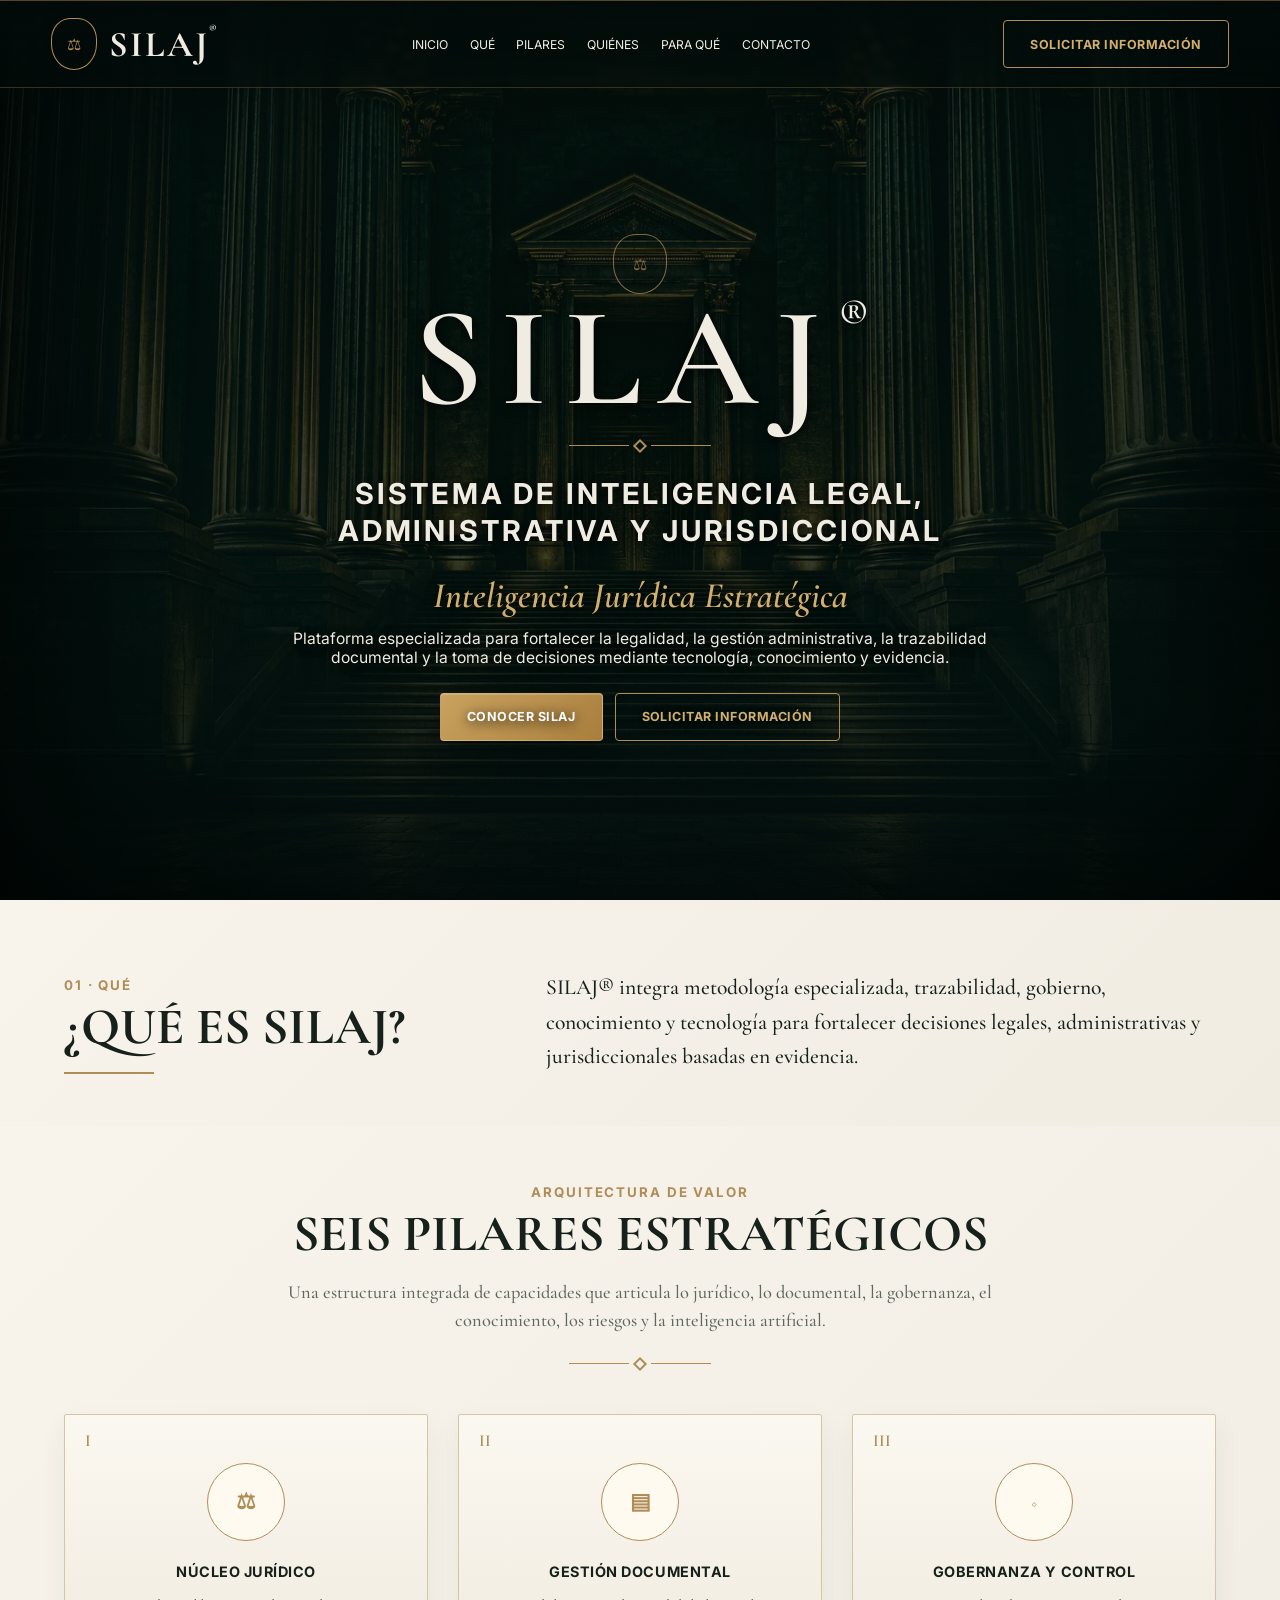
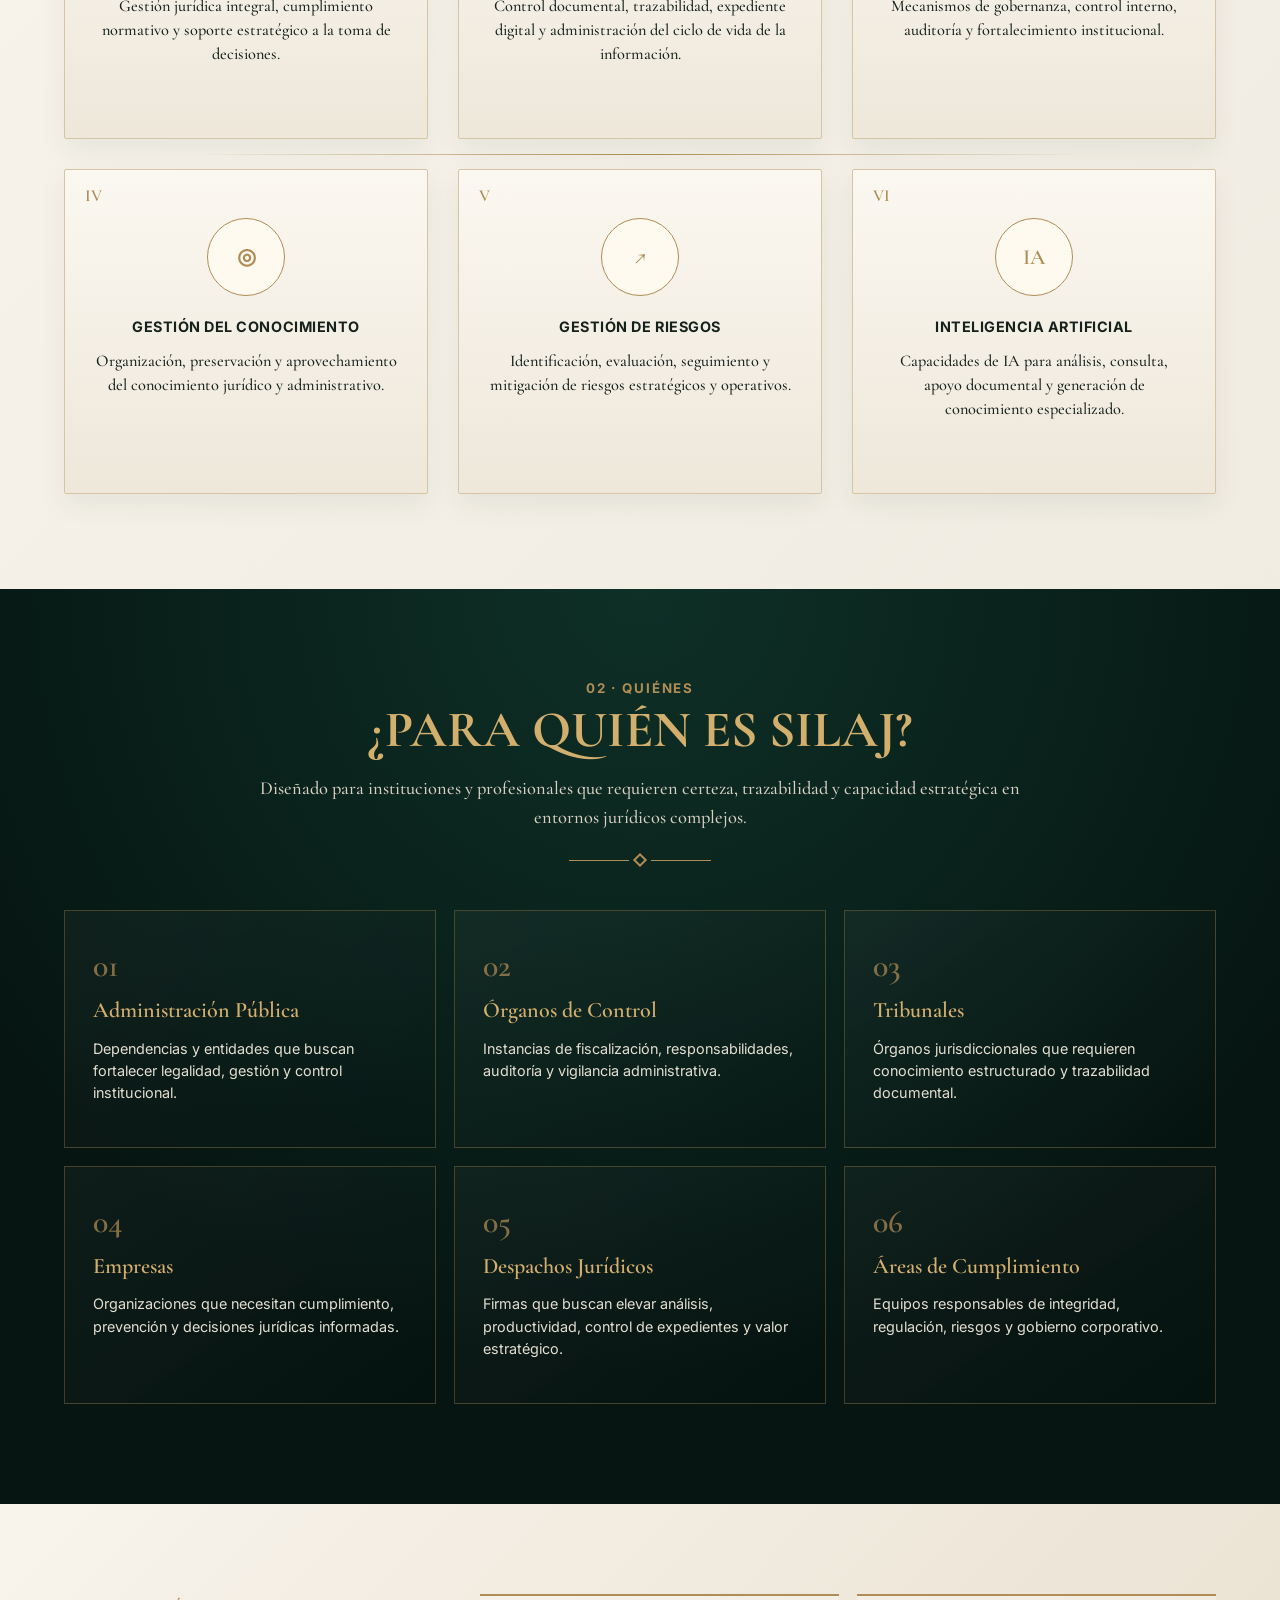
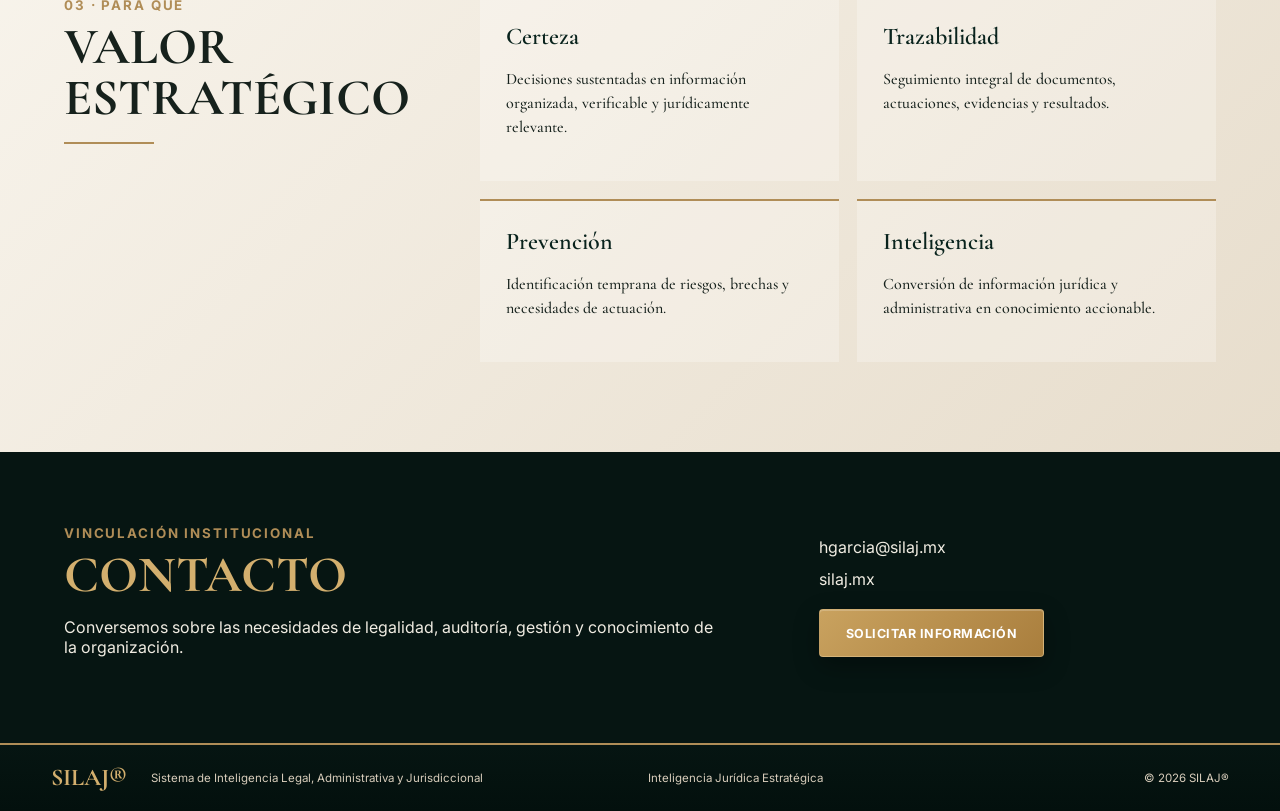
==== commit 2a53a403: "WEB-001-I Qué, Quiénes y Para qué" ====
--- a/index.html
+++ b/index.html
@@ -1,8 +1,88 @@
-<!doctype html><html lang="es-MX"><head><meta charset="utf-8"><meta name="viewport" content="width=device-width,initial-scale=1"><meta name="theme-color" content="#061512"><meta name="description" content="SILAJ®: Sistema de Inteligencia Legal, Administrativa y Jurisdiccional. Inteligencia Jurídica Estratégica."><title>SILAJ® | Inteligencia Jurídica Estratégica</title><link rel="icon" href="assets/icons/favicon.svg"><link rel="preload" href="assets/images/hero-institucional.webp" as="image"><link rel="stylesheet" href="css/style.css"></head><body>
-<header class="top" id="inicio"><a class="brand" href="#inicio"><span class="shield">⚖</span><strong>SILAJ<sup>®</sup></strong></a><button class="toggle" aria-label="Abrir menú">☰</button><nav><a href="#inicio">Inicio</a><a href="#que-es">¿Qué es SILAJ?</a><a href="#capacidades">Capacidades</a><a href="#sectores">Sectores</a><a href="#vision">Visión</a><a href="#contacto">Contacto</a></nav><a class="btn outline" href="mailto:hgarcia@silaj.mx">Solicitar información</a></header>
-<main><section class="hero"><div class="shade"></div><div class="hero-content reveal"><div class="seal">⚖</div><h1>SILAJ<sup>®</sup></h1><div class="orn"><span></span><i></i><span></span></div><h2>Sistema de Inteligencia Legal,<br>Administrativa y Jurisdiccional</h2><p class="slogan">Inteligencia Jurídica Estratégica</p><p class="lead">Plataforma especializada para fortalecer la legalidad, la gestión administrativa, la trazabilidad documental y la toma de decisiones mediante tecnología, conocimiento y evidencia.</p><div class="actions"><a class="btn gold" href="#que-es">Conocer SILAJ</a><a class="btn ghost" href="mailto:hgarcia@silaj.mx">Solicitar información</a></div></div></section>
-<section class="intro ivory" id="que-es"><div class="shell split reveal"><div><small>INTELIGENCIA JURÍDICA APLICADA</small><h3>¿Qué es SILAJ?</h3><b class="rule"></b></div><p>SILAJ® integra metodología especializada, trazabilidad, gobierno, conocimiento y tecnología para fortalecer decisiones legales, administrativas y jurisdiccionales basadas en evidencia.</p></div></section>
-<section class="ivory caps" id="capacidades"><div class="shell"><header class="section-title reveal"><small>ECOSISTEMA ESPECIALIZADO</small><h3>Capacidades</h3><div class="orn"><span></span><i></i><span></span></div></header><div class="grid">
-<article class="card reveal"><div class="ico">⚖</div><h4>Legal Core</h4><p>Gestión jurídica y cumplimiento normativo.</p></article><article class="card reveal"><div class="ico">▤</div><h4>Document Core</h4><p>Administración documental, versiones y trazabilidad.</p></article><article class="card reveal"><div class="ico">♢</div><h4>Governance Core</h4><p>Gobierno, control, integridad y auditoría.</p></article><article class="card reveal"><div class="ico">◎</div><h4>Knowledge Core</h4><p>Gestión estructurada del conocimiento jurídico.</p></article><article class="card reveal"><div class="ico">↗</div><h4>Risk Core</h4><p>Identificación, análisis y seguimiento de riesgos.</p></article><article class="card reveal"><div class="ico">AI</div><h4>AI Layer</h4><p>Inteligencia artificial responsable aplicada al entorno jurídico.</p></article></div></div></section>
-<section class="lower" id="sectores"><div class="panel dark"><div class="reveal"><small>ÁMBITOS DE APLICACIÓN</small><h3>Sectores</h3><div class="sector-grid"><span>Administración Pública</span><span>Órganos de Control</span><span>Tribunales</span><span>Empresas</span><span>Despachos Jurídicos</span><span>Cumplimiento Normativo</span></div></div></div><div class="panel vision" id="vision"><div class="reveal"><small>PROPÓSITO</small><h3>Visión</h3><b class="rule"></b><p>Convertir la inteligencia legal, administrativa y jurisdiccional en una capacidad estratégica accesible, verificable y basada en evidencia.</p></div></div><div class="panel dark" id="contacto"><div class="reveal"><small>VINCULACIÓN</small><h3>Contacto</h3><p><a href="mailto:hgarcia@silaj.mx">hgarcia@silaj.mx</a></p><p>silaj.mx</p><a class="btn gold" href="mailto:hgarcia@silaj.mx">Solicitar información</a></div></div></section></main>
-<footer><strong>SILAJ®</strong><span>Sistema de Inteligencia Legal, Administrativa y Jurisdiccional</span><span>Inteligencia Jurídica Estratégica</span><span>© 2026 SILAJ®</span></footer><script src="js/app.js"></script></body></html>+<!doctype html>
+<html lang="es-MX">
+<head>
+  <meta charset="utf-8">
+  <meta name="viewport" content="width=device-width,initial-scale=1">
+  <meta name="theme-color" content="#061512">
+  <meta name="description" content="SILAJ®: Sistema de Inteligencia Legal, Administrativa y Jurisdiccional. Inteligencia Jurídica Estratégica.">
+  <title>SILAJ® | Inteligencia Jurídica Estratégica</title>
+  <link rel="icon" href="assets/icons/favicon.svg" type="image/svg+xml">
+  <link rel="preload" href="assets/images/hero-institucional.webp" as="image" type="image/webp">
+  <link rel="stylesheet" href="css/style.css">
+</head>
+<body>
+<header class="top" id="inicio">
+  <a class="brand" href="#inicio" aria-label="SILAJ, inicio"><span class="shield">⚖</span><strong>SILAJ<sup>®</sup></strong></a>
+  <button class="toggle" type="button" aria-label="Abrir menú" aria-expanded="false">☰</button>
+  <nav aria-label="Navegación principal">
+    <a href="#inicio">Inicio</a><a href="#que-es">Qué</a><a href="#pilares">Pilares</a><a href="#quienes">Quiénes</a><a href="#para-que">Para qué</a><a href="#contacto">Contacto</a>
+  </nav>
+  <a class="btn outline" href="mailto:hgarcia@silaj.mx?subject=Solicitud%20de%20información%20SILAJ">Solicitar información</a>
+</header>
+
+<main>
+<section class="hero" aria-labelledby="hero-title">
+  <div class="shade"></div>
+  <div class="hero-content reveal">
+    <div class="seal">⚖</div>
+    <h1 id="hero-title">SILAJ<sup>®</sup></h1>
+    <div class="orn"><span></span><i></i><span></span></div>
+    <h2>Sistema de Inteligencia Legal,<br>Administrativa y Jurisdiccional</h2>
+    <p class="slogan">Inteligencia Jurídica Estratégica</p>
+    <p class="lead">Plataforma especializada para fortalecer la legalidad, la gestión administrativa, la trazabilidad documental y la toma de decisiones mediante tecnología, conocimiento y evidencia.</p>
+    <div class="actions"><a class="btn gold" href="#que-es">Conocer SILAJ</a><a class="btn ghost" href="mailto:hgarcia@silaj.mx">Solicitar información</a></div>
+  </div>
+</section>
+
+<section class="intro ivory" id="que-es">
+  <div class="shell split reveal">
+    <div><small>01 · QUÉ</small><h3>¿Qué es SILAJ?</h3><b class="rule"></b></div>
+    <p>SILAJ® integra metodología especializada, trazabilidad, gobierno, conocimiento y tecnología para fortalecer decisiones legales, administrativas y jurisdiccionales basadas en evidencia.</p>
+  </div>
+</section>
+
+<section class="ivory pillars" id="pilares">
+  <div class="shell">
+    <header class="section-title reveal"><small>ARQUITECTURA DE VALOR</small><h3>Seis Pilares Estratégicos</h3><p class="section-intro">Una estructura integrada de capacidades que articula lo jurídico, lo documental, la gobernanza, el conocimiento, los riesgos y la inteligencia artificial.</p><div class="orn"><span></span><i></i><span></span></div></header>
+    <div class="pillar-grid">
+      <article class="pillar reveal"><div class="pillar-number">I</div><div class="ico">⚖</div><h4>Núcleo Jurídico</h4><p>Gestión jurídica integral, cumplimiento normativo y soporte estratégico a la toma de decisiones.</p></article>
+      <article class="pillar reveal"><div class="pillar-number">II</div><div class="ico">▤</div><h4>Gestión Documental</h4><p>Control documental, trazabilidad, expediente digital y administración del ciclo de vida de la información.</p></article>
+      <article class="pillar reveal"><div class="pillar-number">III</div><div class="ico">◇</div><h4>Gobernanza y Control</h4><p>Mecanismos de gobernanza, control interno, auditoría y fortalecimiento institucional.</p></article>
+      <article class="pillar reveal"><div class="pillar-number">IV</div><div class="ico">◎</div><h4>Gestión del Conocimiento</h4><p>Organización, preservación y aprovechamiento del conocimiento jurídico y administrativo.</p></article>
+      <article class="pillar reveal"><div class="pillar-number">V</div><div class="ico">↗</div><h4>Gestión de Riesgos</h4><p>Identificación, evaluación, seguimiento y mitigación de riesgos estratégicos y operativos.</p></article>
+      <article class="pillar reveal"><div class="pillar-number">VI</div><div class="ico">IA</div><h4>Inteligencia Artificial</h4><p>Capacidades de IA para análisis, consulta, apoyo documental y generación de conocimiento especializado.</p></article>
+    </div>
+  </div>
+</section>
+
+<section class="audiences" id="quienes">
+  <div class="shell">
+    <header class="section-title light reveal"><small>02 · QUIÉNES</small><h3>¿Para quién es SILAJ?</h3><p class="section-intro">Diseñado para instituciones y profesionales que requieren certeza, trazabilidad y capacidad estratégica en entornos jurídicos complejos.</p><div class="orn"><span></span><i></i><span></span></div></header>
+    <div class="audience-grid">
+      <article class="audience reveal"><span>01</span><h4>Administración Pública</h4><p>Dependencias y entidades que buscan fortalecer legalidad, gestión y control institucional.</p></article>
+      <article class="audience reveal"><span>02</span><h4>Órganos de Control</h4><p>Instancias de fiscalización, responsabilidades, auditoría y vigilancia administrativa.</p></article>
+      <article class="audience reveal"><span>03</span><h4>Tribunales</h4><p>Órganos jurisdiccionales que requieren conocimiento estructurado y trazabilidad documental.</p></article>
+      <article class="audience reveal"><span>04</span><h4>Empresas</h4><p>Organizaciones que necesitan cumplimiento, prevención y decisiones jurídicas informadas.</p></article>
+      <article class="audience reveal"><span>05</span><h4>Despachos Jurídicos</h4><p>Firmas que buscan elevar análisis, productividad, control de expedientes y valor estratégico.</p></article>
+      <article class="audience reveal"><span>06</span><h4>Áreas de Cumplimiento</h4><p>Equipos responsables de integridad, regulación, riesgos y gobierno corporativo.</p></article>
+    </div>
+  </div>
+</section>
+
+<section class="purpose" id="para-que">
+  <div class="shell purpose-grid">
+    <div class="purpose-title reveal"><small>03 · PARA QUÉ</small><h3>Valor estratégico</h3><b class="rule"></b></div>
+    <div class="purpose-items">
+      <article class="reveal"><strong>Certeza</strong><p>Decisiones sustentadas en información organizada, verificable y jurídicamente relevante.</p></article>
+      <article class="reveal"><strong>Trazabilidad</strong><p>Seguimiento integral de documentos, actuaciones, evidencias y resultados.</p></article>
+      <article class="reveal"><strong>Prevención</strong><p>Identificación temprana de riesgos, brechas y necesidades de actuación.</p></article>
+      <article class="reveal"><strong>Inteligencia</strong><p>Conversión de información jurídica y administrativa en conocimiento accionable.</p></article>
+    </div>
+  </div>
+</section>
+
+<section class="contact" id="contacto"><div class="shell contact-inner reveal"><div><small>VINCULACIÓN INSTITUCIONAL</small><h3>Contacto</h3><p>Conversemos sobre las necesidades de legalidad, auditoría, gestión y conocimiento de la organización.</p></div><div><a href="mailto:hgarcia@silaj.mx">hgarcia@silaj.mx</a><span>silaj.mx</span><a class="btn gold" href="mailto:hgarcia@silaj.mx?subject=Solicitud%20de%20información%20SILAJ">Solicitar información</a></div></div></section>
+</main>
+<footer><strong>SILAJ®</strong><span>Sistema de Inteligencia Legal, Administrativa y Jurisdiccional</span><span>Inteligencia Jurídica Estratégica</span><span>© 2026 SILAJ®</span></footer>
+<script src="js/app.js"></script>
+</body></html>
--- a/css/style.css
+++ b/css/style.css
@@ -1,42 +1,7 @@
-@import url("https://fonts.googleapis.com/css2?family=Cormorant+Garamond:wght@500;600;700&family=Inter:wght@400;600;700&display=swap");:root{--g:#061512;--g2:#09231d;--iv:#f0ece2;--iv2:#f7f3eb;--gold:#b08d57;--gold2:#d3af6e;--ink:#16211c;--serif:"Cormorant Garamond",Georgia,serif;--sans:Inter,Arial,sans-serif}*{box-sizing:border-box}html{scroll-behavior:smooth}body{margin:0;color:var(--ink);font-family:var(--sans);background:var(--iv)}a{color:inherit}.top{position:absolute;z-index:10;inset:0 0 auto;height:88px;display:grid;grid-template-columns:auto 1fr auto;align-items:center;gap:28px;padding:0 4%;color:var(--iv);background:linear-gradient(#020c0aD9,#020c0a73);border-top:1px solid #c79b556b;border-bottom:1px solid #b08d574d;backdrop-filter:blur(3px)}.brand{display:flex;align-items:center;gap:12px;text-decoration:none}.brand strong{font:700 2.25rem var(--serif);letter-spacing:.06em}.brand sup,h1 sup{font-size:.28em;vertical-align:top}.shield{width:46px;height:52px;display:grid;place-items:center;border:1px solid var(--gold);border-radius:48% 48% 58% 58%;color:var(--gold)}nav{display:flex;justify-content:center;gap:clamp(15px,2vw,34px)}nav a{text-decoration:none;text-transform:uppercase;font-size:.77rem}nav a:hover{color:var(--gold2)}.btn{display:inline-flex;min-height:48px;padding:0 26px;align-items:center;justify-content:center;text-decoration:none;text-transform:uppercase;font-weight:700;font-size:.78rem;letter-spacing:.04em;border-radius:4px}.outline,.ghost{border:1px solid #b08d57;color:var(--gold2)}.gold{color:white;background:linear-gradient(135deg,#c9a25f,#a97e3d);border:1px solid #f4e0b84d;box-shadow:0 9px 26px #0005,inset 0 1px #fff3}.gold:hover{transform:translateY(-3px);filter:brightness(1.1)}.toggle{display:none}.hero{position:relative;height:100vh;min-height:780px;max-height:1080px;display:grid;place-items:center;color:var(--iv);background:linear-gradient(#020c0a61,#020d0bc4),url('../assets/images/hero-institucional.webp') center/cover no-repeat;overflow:hidden}.hero:after{content:"";position:absolute;inset:0;box-shadow:inset 0 0 180px #000a}.shade{position:absolute;inset:0;background:radial-gradient(circle at 50% 42%,#07161329 0,#04131099 64%,#010a08e6 100%),linear-gradient(90deg,#0003,transparent 18%,transparent 82%,#0003)}.hero-content{z-index:2;position:relative;text-align:center;width:min(950px,88%);padding-top:75px;text-shadow:0 2px 12px #000e}.seal{margin:auto;width:54px;height:60px;border:1px solid var(--gold);border-radius:48% 48% 58% 58%;display:grid;place-items:center;color:var(--gold);opacity:.72}.hero h1{font:600 clamp(6rem,11vw,11rem)/.82 var(--serif);letter-spacing:.12em;margin:.05em 0 0 .12em}.orn{display:flex;justify-content:center;align-items:center;gap:6px;margin:24px auto 18px}.orn span{width:60px;height:1px;background:var(--gold)}.orn i{width:10px;height:10px;border:2px solid var(--gold);transform:rotate(45deg)}.hero h2{font-size:clamp(1.25rem,2.25vw,2.1rem);line-height:1.3;text-transform:uppercase;letter-spacing:.1em}.slogan{font:600 italic clamp(1.75rem,2.8vw,2.72rem) var(--serif);color:var(--gold2);margin:12px 0;text-shadow:0 2px 12px #000e,0 0 20px #b08d5724}.lead{max-width:730px;margin:0 auto;font-size:.98rem}.actions{display:flex;justify-content:center;gap:12px;margin-top:26px}.ivory{background:linear-gradient(135deg,var(--iv2),var(--iv))}.shell{width:min(1360px,90%);margin:auto}.intro{padding:70px 0 48px}.split{display:grid;grid-template-columns:.8fr 1.3fr;gap:70px;align-items:end}.split p{font:500 1.35rem/1.6 var(--serif);margin:0}small{color:var(--gold);font-weight:700;letter-spacing:.14em}h3{font:700 clamp(2.2rem,4vw,3.2rem)/1 var(--serif);text-transform:uppercase;margin:8px 0}.rule{display:block;width:90px;height:2px;background:var(--gold);margin-top:18px}.caps{padding:35px 0 80px}.section-title{text-align:center}.grid{display:grid;grid-template-columns:repeat(6,1fr);gap:12px}.card{min-height:250px;text-align:center;padding:28px 16px;border:1px solid #d9ccb6;border-radius:12px;background:#ffffff47;box-shadow:0 6px 18px #0d2c240b;transition:.3s}.card:hover{transform:translateY(-6px);background:white;box-shadow:0 18px 40px #0d2c2421}.ico{width:70px;height:70px;margin:0 auto 17px;border:1.5px solid var(--gold);border-radius:50%;display:grid;place-items:center;color:var(--gold);font:600 1.25rem var(--serif)}.card h4{text-transform:uppercase;font-size:.8rem}.card p{font:500 .95rem/1.4 var(--serif)}.lower{display:grid;grid-template-columns:1.9fr .9fr 1.05fr}.panel{padding:52px 40px;text-align:center}.dark{color:var(--iv);background:radial-gradient(circle at top,var(--g2),var(--g) 75%)}.dark h3{color:var(--gold2)}.sector-grid{display:grid;grid-template-columns:repeat(3,1fr);gap:28px 15px;margin-top:28px}.sector-grid span:before{content:"◆";display:block;color:var(--gold);margin-bottom:14px}.vision{background:linear-gradient(135deg,#f8f4ec,#e8decc)}.vision p{font:500 1.08rem/1.55 var(--serif)}.dark a{text-decoration:none}.dark .btn{margin-top:15px}footer{min-height:66px;padding:12px 4%;display:grid;grid-template-columns:auto 1fr 1fr auto;align-items:center;gap:24px;background:linear-gradient(#061512,#03100d);color:#d8cdbb;border-top:2px solid var(--gold);font-size:.72rem}footer strong{font:700 1.5rem var(--serif);color:var(--gold2)}.reveal{opacity:0;transform:translateY(18px);transition:.7s}.reveal.visible{opacity:1;transform:none}@media(max-width:1180px){.top{grid-template-columns:auto 1fr}.top>.btn{display:none}.grid{grid-template-columns:repeat(3,1fr)}.lower{grid-template-columns:1fr 1fr}.lower>.panel:first-child{grid-column:1/-1}}@media(max-width:820px){.top{position:fixed;height:72px;display:flex;justify-content:space-between}.brand strong{font-size:1.7rem}.shield{width:36px;height:42px}.toggle{display:block;background:transparent;color:var(--iv);border:1px solid var(--gold);padding:8px 11px}nav{display:none;position:absolute;top:72px;left:0;right:0;padding:18px 6%;background:var(--g);flex-direction:column}nav.open{display:flex}.hero{height:100svh;min-height:820px}.hero h1{font-size:clamp(4.5rem,20vw,6.5rem);letter-spacing:.08em;margin-left:.08em}.split,.lower{grid-template-columns:1fr}.grid{grid-template-columns:repeat(2,1fr)}.lower>.panel:first-child{grid-column:auto}footer{grid-template-columns:1fr;text-align:center;padding:22px}.actions{flex-direction:column}.actions .btn{width:100%}}@media(max-width:520px){.grid{grid-template-columns:1fr}.sector-grid{grid-template-columns:repeat(2,1fr)}.hero h2 br{display:none}}@media(prefers-reduced-motion:reduce){html{scroll-behavior:auto}.reveal{opacity:1;transform:none;transition:none}}
-/* WEB-001-H Seis Pilares Estratégicos */
-.caps .section-title{margin-bottom:40px}
-.grid{
- grid-template-columns:repeat(3,1fr)!important;
- gap:28px;
- max-width:1200px;
- margin:0 auto;
- position:relative;
-}
-.grid::before{
- content:"";
- position:absolute;
- left:15%;right:15%;top:50%;
- height:1px;
- background:linear-gradient(90deg,transparent,#b08d57,transparent);
- z-index:0;
-}
-.card{
- position:relative;
- z-index:1;
- background:linear-gradient(180deg,#faf7f0,#f0ece2);
- border:1px solid #d6c5a5;
- min-height:290px;
-}
-.card h4{
- font-size:1rem;
- color:#061512;
- margin-top:18px;
-}
-.card::after{
- content:"PILAR ESTRATÉGICO";
- position:absolute;
- top:12px;left:0;right:0;
- text-align:center;
- font-size:.65rem;
- letter-spacing:.18em;
- color:#b08d57;
-}
-.ico{background:#fffaf0}
-@media(max-width:900px){.grid{grid-template-columns:repeat(2,1fr)!important}.grid::before{display:none}}
-@media(max-width:600px){.grid{grid-template-columns:1fr!important}}
+@import url("https://fonts.googleapis.com/css2?family=Cormorant+Garamond:wght@500;600;700&family=Inter:wght@400;500;600;700&display=swap");
+:root{--g:#061512;--g2:#09231d;--g3:#0e3027;--iv:#f0ece2;--iv2:#f8f4ec;--gold:#b08d57;--gold2:#d3af6e;--ink:#16211c;--muted:#5f685f;--line:#d6c5a5;--serif:"Cormorant Garamond",Georgia,serif;--sans:Inter,Arial,sans-serif}
+*{box-sizing:border-box}html{scroll-behavior:smooth}body{margin:0;color:var(--ink);font-family:var(--sans);background:var(--iv)}a{color:inherit}.top{position:absolute;z-index:10;inset:0 0 auto;height:88px;display:grid;grid-template-columns:auto 1fr auto;align-items:center;gap:28px;padding:0 4%;color:var(--iv);background:linear-gradient(#020c0ad9,#020c0a73);border-top:1px solid #c79b556b;border-bottom:1px solid #b08d574d;backdrop-filter:blur(3px)}.brand{display:flex;align-items:center;gap:12px;text-decoration:none}.brand strong{font:700 2.25rem var(--serif);letter-spacing:.06em}.brand sup,h1 sup{font-size:.28em;vertical-align:top}.shield{width:46px;height:52px;display:grid;place-items:center;border:1px solid var(--gold);border-radius:48% 48% 58% 58%;color:var(--gold)}nav{display:flex;justify-content:center;gap:clamp(14px,1.7vw,28px)}nav a{text-decoration:none;text-transform:uppercase;font-size:.76rem}nav a:hover{color:var(--gold2)}.btn{display:inline-flex;min-height:48px;padding:0 26px;align-items:center;justify-content:center;text-decoration:none;text-transform:uppercase;font-weight:700;font-size:.78rem;letter-spacing:.04em;border-radius:4px}.outline,.ghost{border:1px solid var(--gold);color:var(--gold2)}.gold{color:#fff;background:linear-gradient(135deg,#c9a25f,#a97e3d);border:1px solid #f4e0b84d;box-shadow:0 9px 26px #0005,inset 0 1px #fff3}.gold:hover{transform:translateY(-3px);filter:brightness(1.1)}.toggle{display:none}.hero{position:relative;height:100vh;min-height:780px;max-height:1080px;display:grid;place-items:center;color:var(--iv);background:linear-gradient(#020c0a61,#020d0bc4),url('../assets/images/hero-institucional.webp') center/cover no-repeat;overflow:hidden}.hero:after{content:"";position:absolute;inset:0;box-shadow:inset 0 0 180px #000a}.shade{position:absolute;inset:0;background:radial-gradient(circle at 50% 42%,#07161329 0,#04131099 64%,#010a08e6 100%),linear-gradient(90deg,#0003,transparent 18%,transparent 82%,#0003)}.hero-content{z-index:2;position:relative;text-align:center;width:min(950px,88%);padding-top:75px;text-shadow:0 2px 12px #000e}.seal{margin:auto;width:54px;height:60px;border:1px solid var(--gold);border-radius:48% 48% 58% 58%;display:grid;place-items:center;color:var(--gold);opacity:.72}.hero h1{font:600 clamp(6rem,11vw,11rem)/.82 var(--serif);letter-spacing:.12em;margin:.05em 0 0 .12em}.orn{display:flex;justify-content:center;align-items:center;gap:6px;margin:24px auto 18px}.orn span{width:60px;height:1px;background:var(--gold)}.orn i{width:10px;height:10px;border:2px solid var(--gold);transform:rotate(45deg)}.hero h2{font-size:clamp(1.25rem,2.25vw,2.1rem);line-height:1.3;text-transform:uppercase;letter-spacing:.1em}.slogan{font:600 italic clamp(1.75rem,2.8vw,2.72rem) var(--serif);color:var(--gold2);margin:12px 0}.lead{max-width:730px;margin:0 auto;font-size:.98rem}.actions{display:flex;justify-content:center;gap:12px;margin-top:26px}.ivory{background:linear-gradient(135deg,var(--iv2),var(--iv))}.shell{width:min(1360px,90%);margin:auto}.intro{padding:70px 0 52px}.split{display:grid;grid-template-columns:.8fr 1.3fr;gap:70px;align-items:end}.split p{font:500 1.35rem/1.6 var(--serif);margin:0}small{color:var(--gold);font-weight:700;letter-spacing:.14em}h3{font:700 clamp(2.2rem,4vw,3.2rem)/1 var(--serif);text-transform:uppercase;margin:8px 0}.rule{display:block;width:90px;height:2px;background:var(--gold);margin-top:18px}.pillars{padding:55px 0 95px}.section-title{text-align:center;margin-bottom:45px}.section-intro{max-width:780px;margin:18px auto 0;color:var(--muted);font:500 1.15rem/1.55 var(--serif)}.pillar-grid{display:grid;grid-template-columns:repeat(3,1fr);gap:30px;position:relative}.pillar-grid:before{content:"";position:absolute;left:11%;right:11%;top:50%;height:1px;background:linear-gradient(90deg,transparent,var(--gold),transparent)}.pillar{position:relative;z-index:1;min-height:325px;padding:48px 28px 30px;text-align:center;background:linear-gradient(180deg,#fbf8f1,#eee7da);border:1px solid var(--line);border-radius:2px;box-shadow:0 12px 28px #0d2c2410;transition:.3s}.pillar:hover{transform:translateY(-6px);box-shadow:0 20px 42px #0d2c2422}.pillar-number{position:absolute;top:15px;left:20px;font:600 1.05rem var(--serif);color:var(--gold)}.ico{width:78px;height:78px;margin:0 auto 22px;border:1.5px solid var(--gold);border-radius:50%;display:grid;place-items:center;color:var(--gold);font:600 1.35rem var(--serif);background:#fffaf0}.pillar h4{font-size:.9rem;text-transform:uppercase;letter-spacing:.035em;margin:0 0 14px}.pillar p{font:500 1.02rem/1.48 var(--serif);margin:0}.audiences{padding:88px 0 100px;color:var(--iv);background:radial-gradient(circle at 50% 0,var(--g3),var(--g) 70%)}.section-title.light h3{color:var(--gold2)}.section-title.light .section-intro{color:#d9d1c5}.audience-grid{display:grid;grid-template-columns:repeat(3,1fr);gap:18px}.audience{position:relative;min-height:220px;padding:35px 28px 28px;border:1px solid #b08d5759;background:linear-gradient(145deg,#ffffff09,#0000001f);transition:.3s}.audience:hover{background:#ffffff11;border-color:var(--gold);transform:translateY(-4px)}.audience span{font:600 2rem var(--serif);color:var(--gold);opacity:.72}.audience h4{font:600 1.38rem var(--serif);color:var(--gold2);margin:12px 0}.audience p{color:#e4ded2;font-size:.9rem;line-height:1.55}.purpose{padding:90px 0;background:linear-gradient(135deg,#f8f4ec,#e7ddcc)}.purpose-grid{display:grid;grid-template-columns:.72fr 1.6fr;gap:70px}.purpose-items{display:grid;grid-template-columns:repeat(2,1fr);gap:18px}.purpose-items article{padding:26px;border-top:2px solid var(--gold);background:#ffffff40}.purpose-items strong{font:600 1.5rem var(--serif);color:var(--g2)}.purpose-items p{font:500 1rem/1.5 var(--serif)}.contact{padding:70px 0;color:var(--iv);background:var(--g)}.contact-inner{display:grid;grid-template-columns:1.4fr .8fr;gap:60px;align-items:center}.contact h3{color:var(--gold2)}.contact p{max-width:660px}.contact-inner>div:last-child{display:flex;flex-direction:column;align-items:flex-start;gap:12px}.contact a{text-decoration:none}.contact .btn{margin-top:8px}footer{min-height:68px;padding:12px 4%;display:grid;grid-template-columns:auto 1fr 1fr auto;align-items:center;gap:24px;background:linear-gradient(#061512,#03100d);color:#d8cdbb;border-top:2px solid var(--gold);font-size:.72rem}footer strong{font:700 1.5rem var(--serif);color:var(--gold2)}.reveal{opacity:0;transform:translateY(18px);transition:.7s}.reveal.visible{opacity:1;transform:none}
+@media(max-width:1180px){.top{grid-template-columns:auto 1fr}.top>.btn{display:none}.pillar-grid,.audience-grid{grid-template-columns:repeat(2,1fr)}.pillar-grid:before{display:none}}
+@media(max-width:820px){.top{position:fixed;height:72px;display:flex;justify-content:space-between}.brand strong{font-size:1.7rem}.shield{width:36px;height:42px}.toggle{display:block;background:transparent;color:var(--iv);border:1px solid var(--gold);padding:8px 11px}nav{display:none;position:absolute;top:72px;left:0;right:0;padding:18px 6%;background:var(--g);flex-direction:column}nav.open{display:flex}.hero{height:100svh;min-height:820px}.hero h1{font-size:clamp(4.5rem,20vw,6.5rem);letter-spacing:.08em;margin-left:.08em}.split,.purpose-grid,.contact-inner{grid-template-columns:1fr}.actions{flex-direction:column}.actions .btn{width:100%}.purpose-items{grid-template-columns:1fr}footer{grid-template-columns:1fr;text-align:center;padding:22px}}
+@media(max-width:600px){.pillar-grid,.audience-grid{grid-template-columns:1fr}.hero h2 br{display:none}.pillar{min-height:auto}.sector-grid{grid-template-columns:1fr}}
+@media(prefers-reduced-motion:reduce){html{scroll-behavior:auto}.reveal{opacity:1;transform:none;transition:none}}
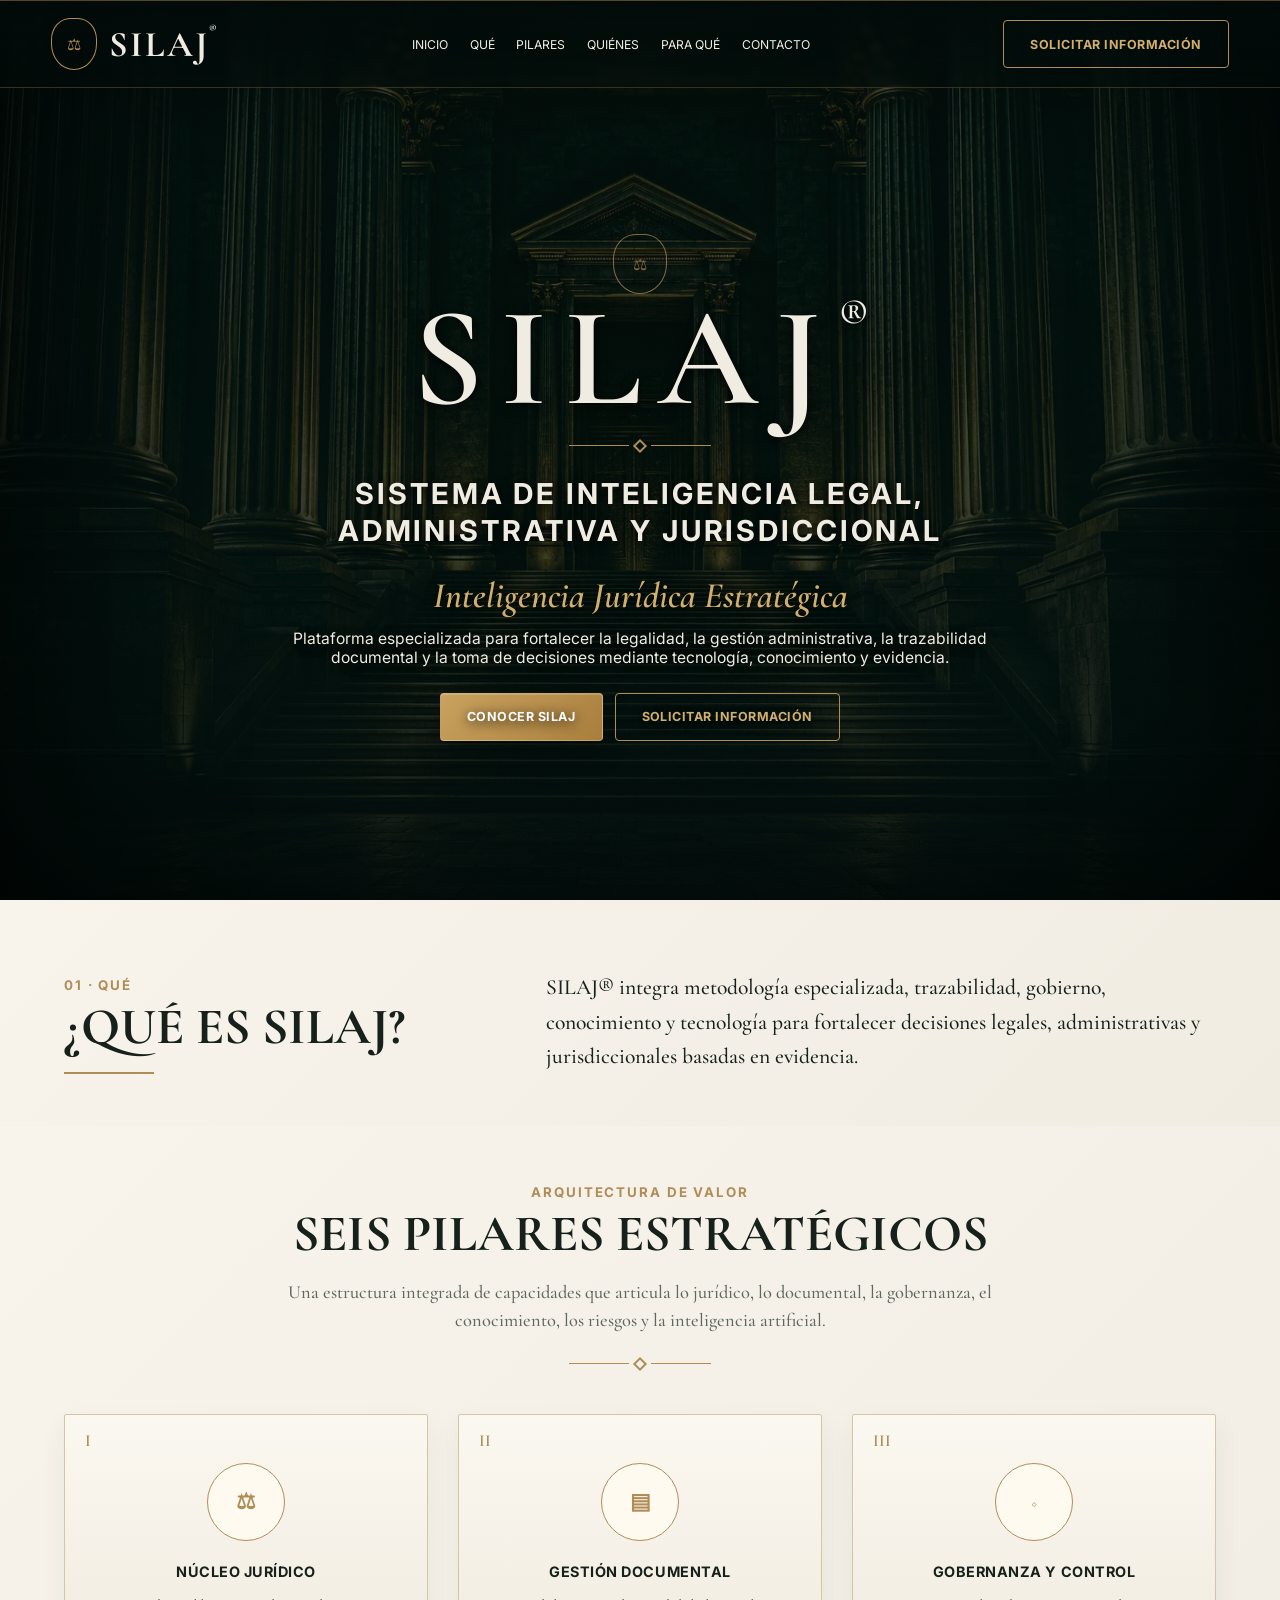
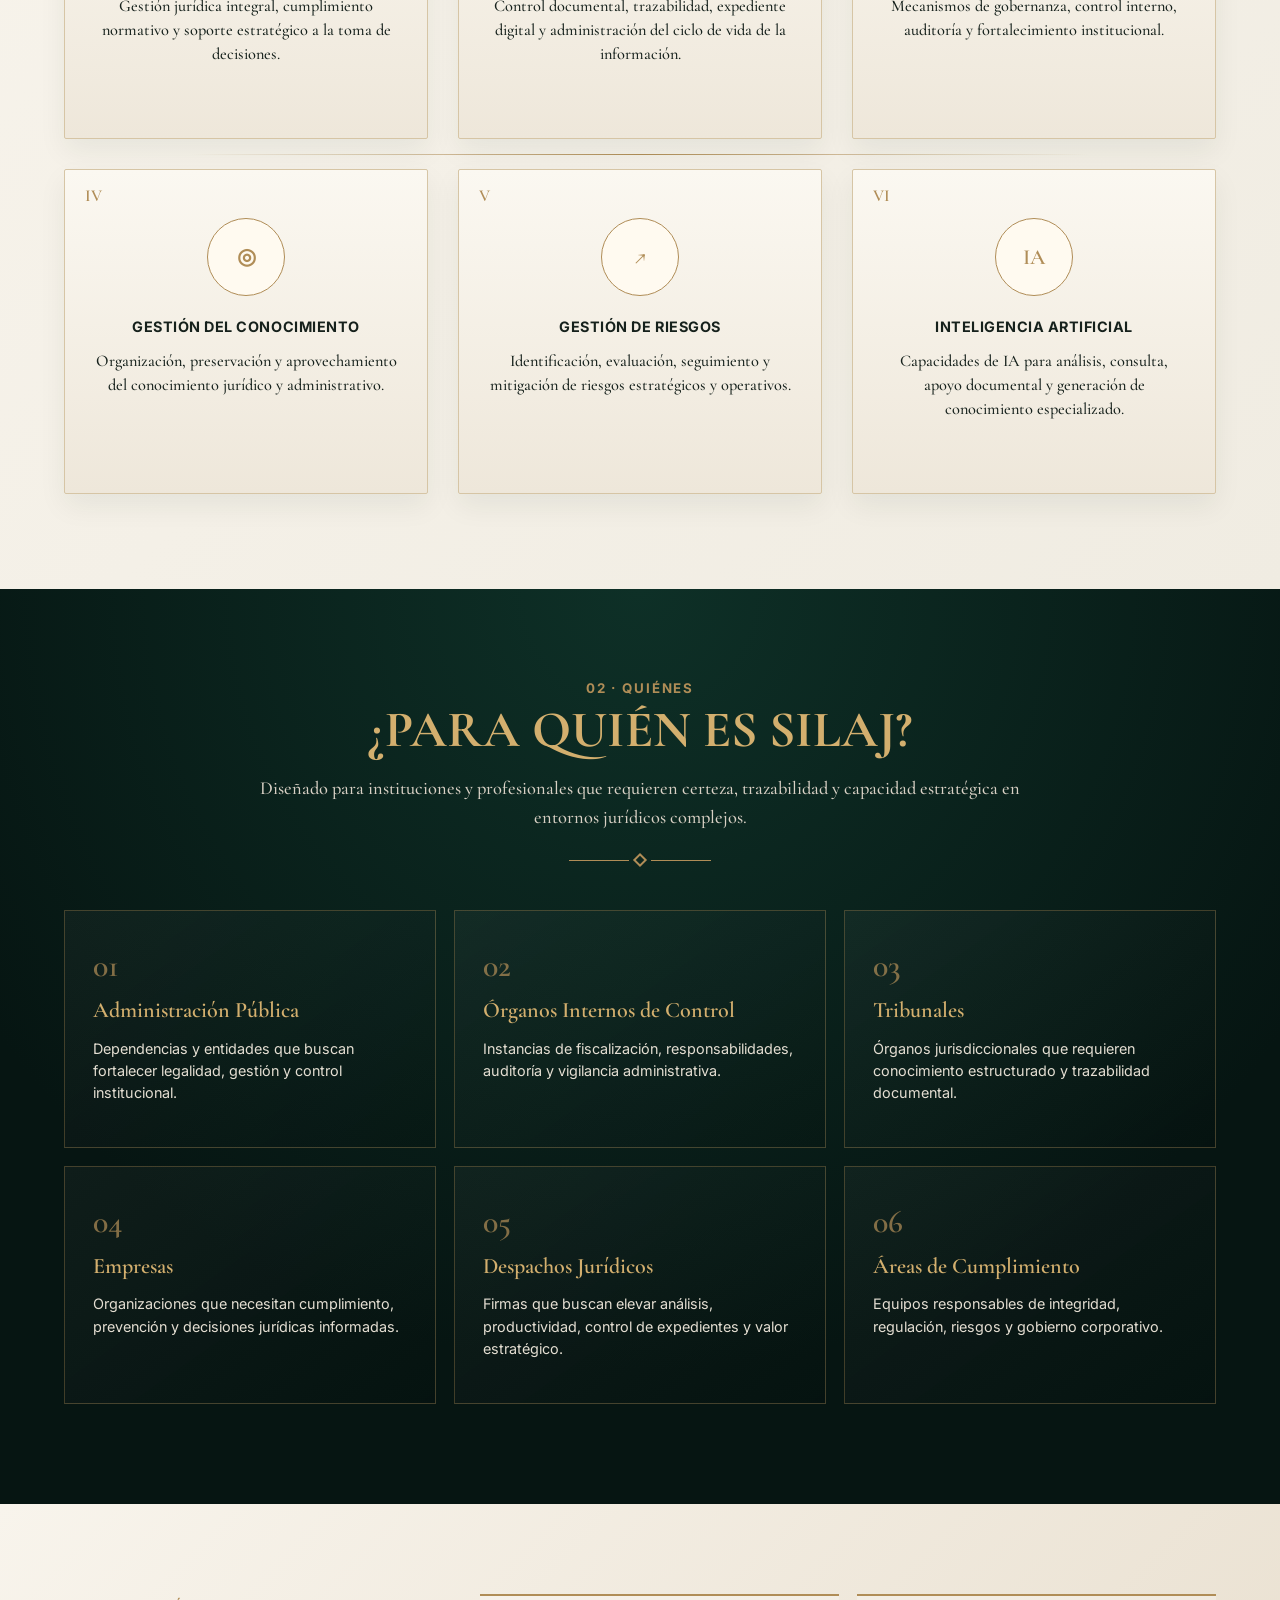
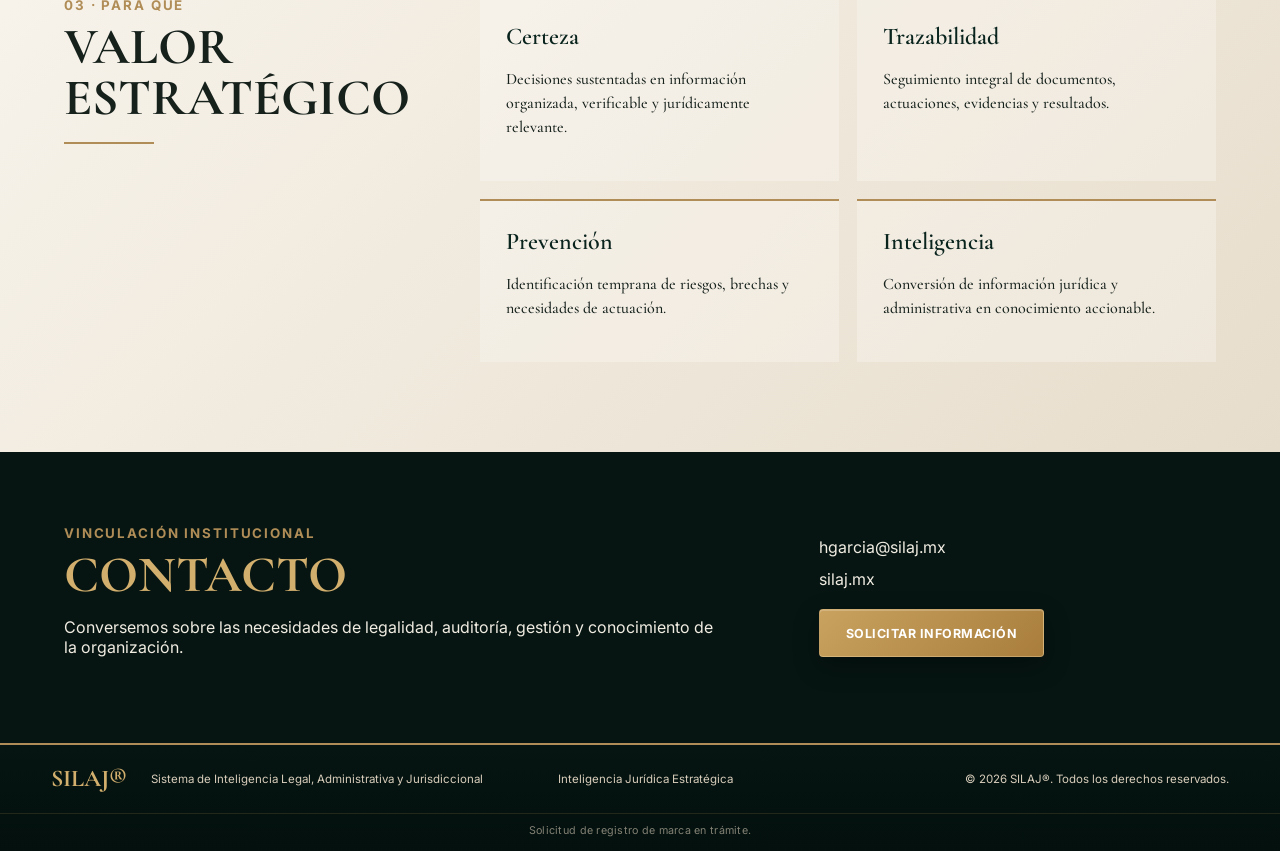
==== commit 57ef36be: "WEB-001-K Footer legal discreto" ====
--- a/index.html
+++ b/index.html
@@ -60,7 +60,7 @@
     <header class="section-title light reveal"><small>02 · QUIÉNES</small><h3>¿Para quién es SILAJ?</h3><p class="section-intro">Diseñado para instituciones y profesionales que requieren certeza, trazabilidad y capacidad estratégica en entornos jurídicos complejos.</p><div class="orn"><span></span><i></i><span></span></div></header>
     <div class="audience-grid">
       <article class="audience reveal"><span>01</span><h4>Administración Pública</h4><p>Dependencias y entidades que buscan fortalecer legalidad, gestión y control institucional.</p></article>
-      <article class="audience reveal"><span>02</span><h4>Órganos de Control</h4><p>Instancias de fiscalización, responsabilidades, auditoría y vigilancia administrativa.</p></article>
+      <article class="audience reveal"><span>02</span><h4>Órganos Internos de Control</h4><p>Instancias de fiscalización, responsabilidades, auditoría y vigilancia administrativa.</p></article>
       <article class="audience reveal"><span>03</span><h4>Tribunales</h4><p>Órganos jurisdiccionales que requieren conocimiento estructurado y trazabilidad documental.</p></article>
       <article class="audience reveal"><span>04</span><h4>Empresas</h4><p>Organizaciones que necesitan cumplimiento, prevención y decisiones jurídicas informadas.</p></article>
       <article class="audience reveal"><span>05</span><h4>Despachos Jurídicos</h4><p>Firmas que buscan elevar análisis, productividad, control de expedientes y valor estratégico.</p></article>
@@ -83,6 +83,14 @@
 
 <section class="contact" id="contacto"><div class="shell contact-inner reveal"><div><small>VINCULACIÓN INSTITUCIONAL</small><h3>Contacto</h3><p>Conversemos sobre las necesidades de legalidad, auditoría, gestión y conocimiento de la organización.</p></div><div><a href="mailto:hgarcia@silaj.mx">hgarcia@silaj.mx</a><span>silaj.mx</span><a class="btn gold" href="mailto:hgarcia@silaj.mx?subject=Solicitud%20de%20información%20SILAJ">Solicitar información</a></div></div></section>
 </main>
-<footer><strong>SILAJ®</strong><span>Sistema de Inteligencia Legal, Administrativa y Jurisdiccional</span><span>Inteligencia Jurídica Estratégica</span><span>© 2026 SILAJ®</span></footer>
+<footer class="site-footer">
+  <div class="footer-main">
+    <strong>SILAJ®</strong>
+    <span>Sistema de Inteligencia Legal, Administrativa y Jurisdiccional</span>
+    <span>Inteligencia Jurídica Estratégica</span>
+    <span>© 2026 SILAJ®. Todos los derechos reservados.</span>
+  </div>
+  <div class="footer-legal">Solicitud de registro de marca en trámite.</div>
+</footer>
 <script src="js/app.js"></script>
 </body></html>
--- a/css/style.css
+++ b/css/style.css
@@ -4,4 +4,40 @@
 @media(max-width:1180px){.top{grid-template-columns:auto 1fr}.top>.btn{display:none}.pillar-grid,.audience-grid{grid-template-columns:repeat(2,1fr)}.pillar-grid:before{display:none}}
 @media(max-width:820px){.top{position:fixed;height:72px;display:flex;justify-content:space-between}.brand strong{font-size:1.7rem}.shield{width:36px;height:42px}.toggle{display:block;background:transparent;color:var(--iv);border:1px solid var(--gold);padding:8px 11px}nav{display:none;position:absolute;top:72px;left:0;right:0;padding:18px 6%;background:var(--g);flex-direction:column}nav.open{display:flex}.hero{height:100svh;min-height:820px}.hero h1{font-size:clamp(4.5rem,20vw,6.5rem);letter-spacing:.08em;margin-left:.08em}.split,.purpose-grid,.contact-inner{grid-template-columns:1fr}.actions{flex-direction:column}.actions .btn{width:100%}.purpose-items{grid-template-columns:1fr}footer{grid-template-columns:1fr;text-align:center;padding:22px}}
 @media(max-width:600px){.pillar-grid,.audience-grid{grid-template-columns:1fr}.hero h2 br{display:none}.pillar{min-height:auto}.sector-grid{grid-template-columns:1fr}}
-@media(prefers-reduced-motion:reduce){html{scroll-behavior:auto}.reveal{opacity:1;transform:none;transition:none}}+@media(prefers-reduced-motion:reduce){html{scroll-behavior:auto}.reveal{opacity:1;transform:none;transition:none}}
+/* WEB-001-K: leyenda legal al final absoluto */
+.site-footer{
+  display:block;
+  min-height:0;
+  padding:0;
+  background:linear-gradient(#061512,#03100d);
+  color:#d8cdbb;
+  border-top:2px solid var(--gold);
+}
+.footer-main{
+  min-height:68px;
+  padding:14px 4%;
+  display:grid;
+  grid-template-columns:auto 1fr 1fr auto;
+  align-items:center;
+  gap:24px;
+  font-size:.72rem;
+}
+.footer-main strong{
+  font:700 1.5rem var(--serif);
+  color:var(--gold2);
+}
+.footer-legal{
+  width:100%;
+  padding:10px 4% 13px;
+  border-top:1px solid rgba(176,141,87,.18);
+  color:rgba(216,205,187,.60);
+  font-size:.67rem;
+  letter-spacing:.025em;
+  line-height:1.35;
+  text-align:center;
+}
+@media(max-width:820px){
+  .footer-main{grid-template-columns:1fr;text-align:center;padding:22px 6% 16px;gap:7px}
+  .footer-legal{padding:10px 6% 14px;font-size:.64rem}
+}
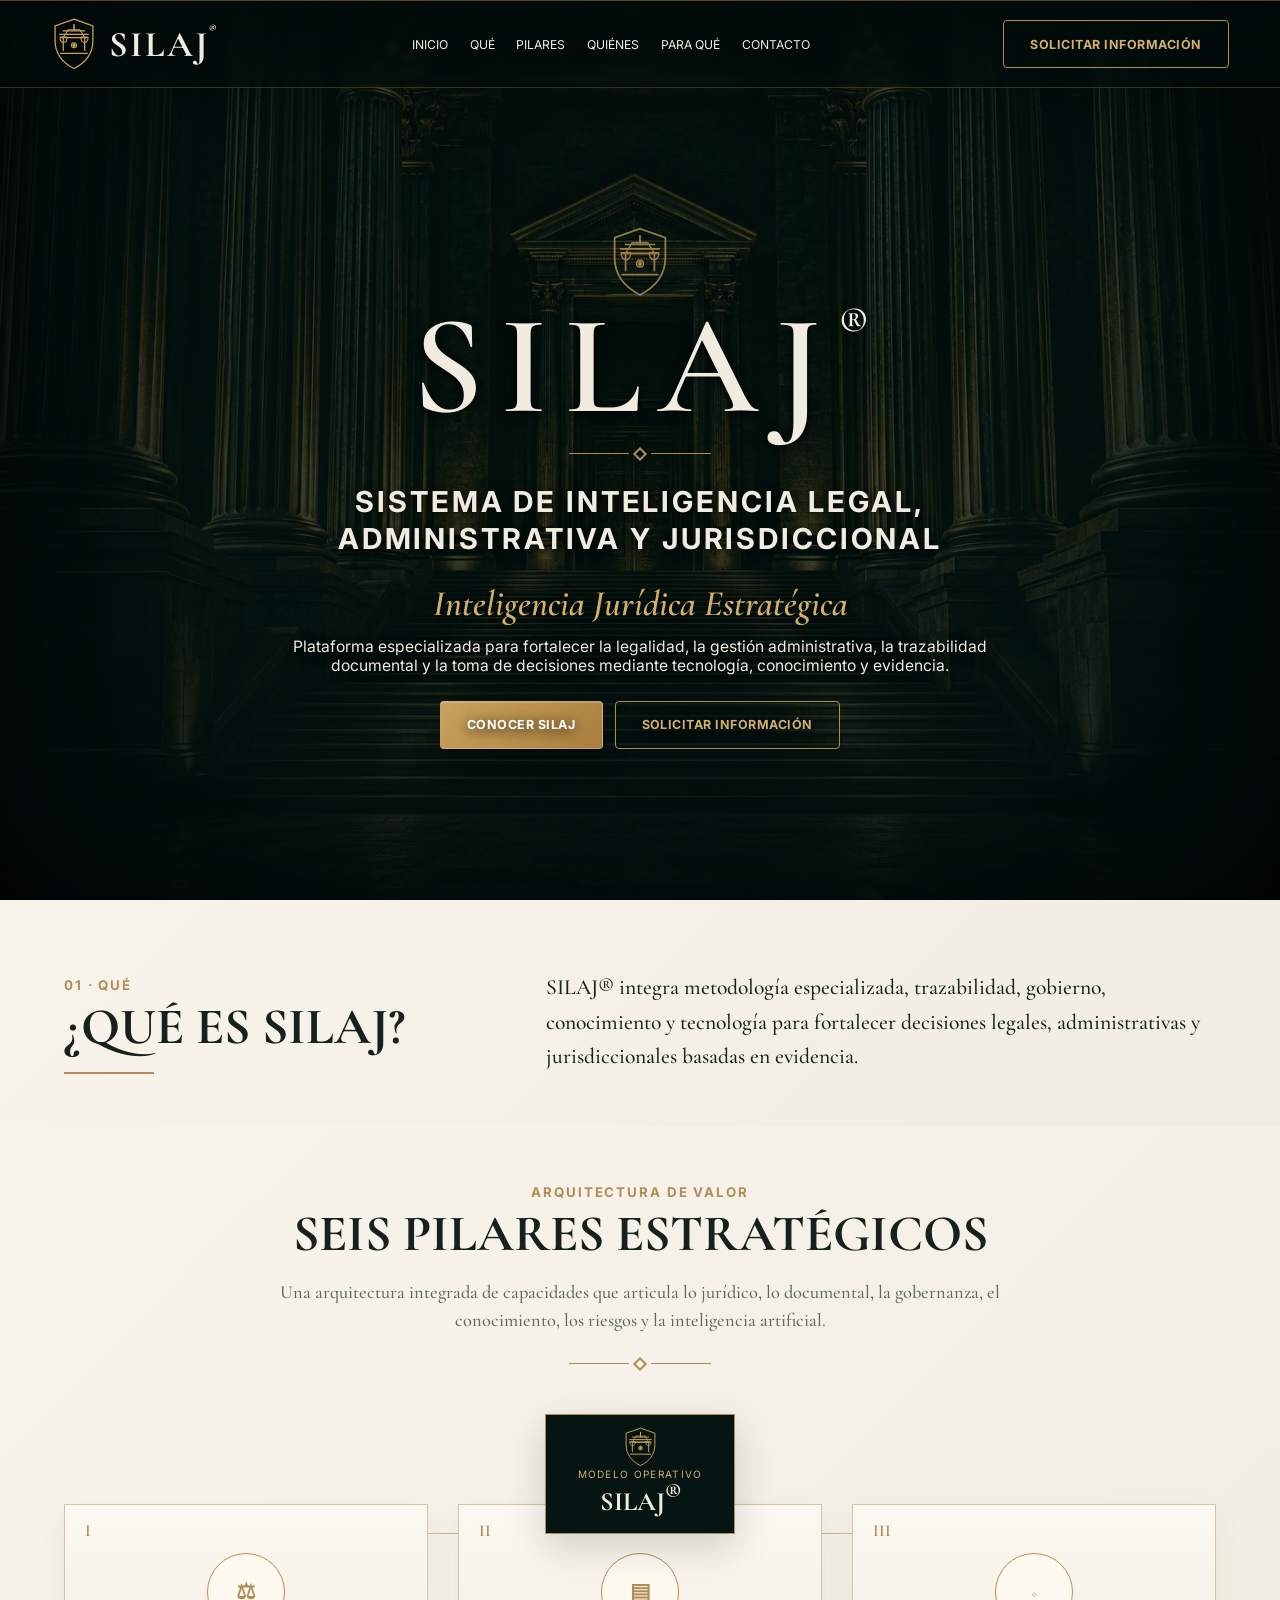
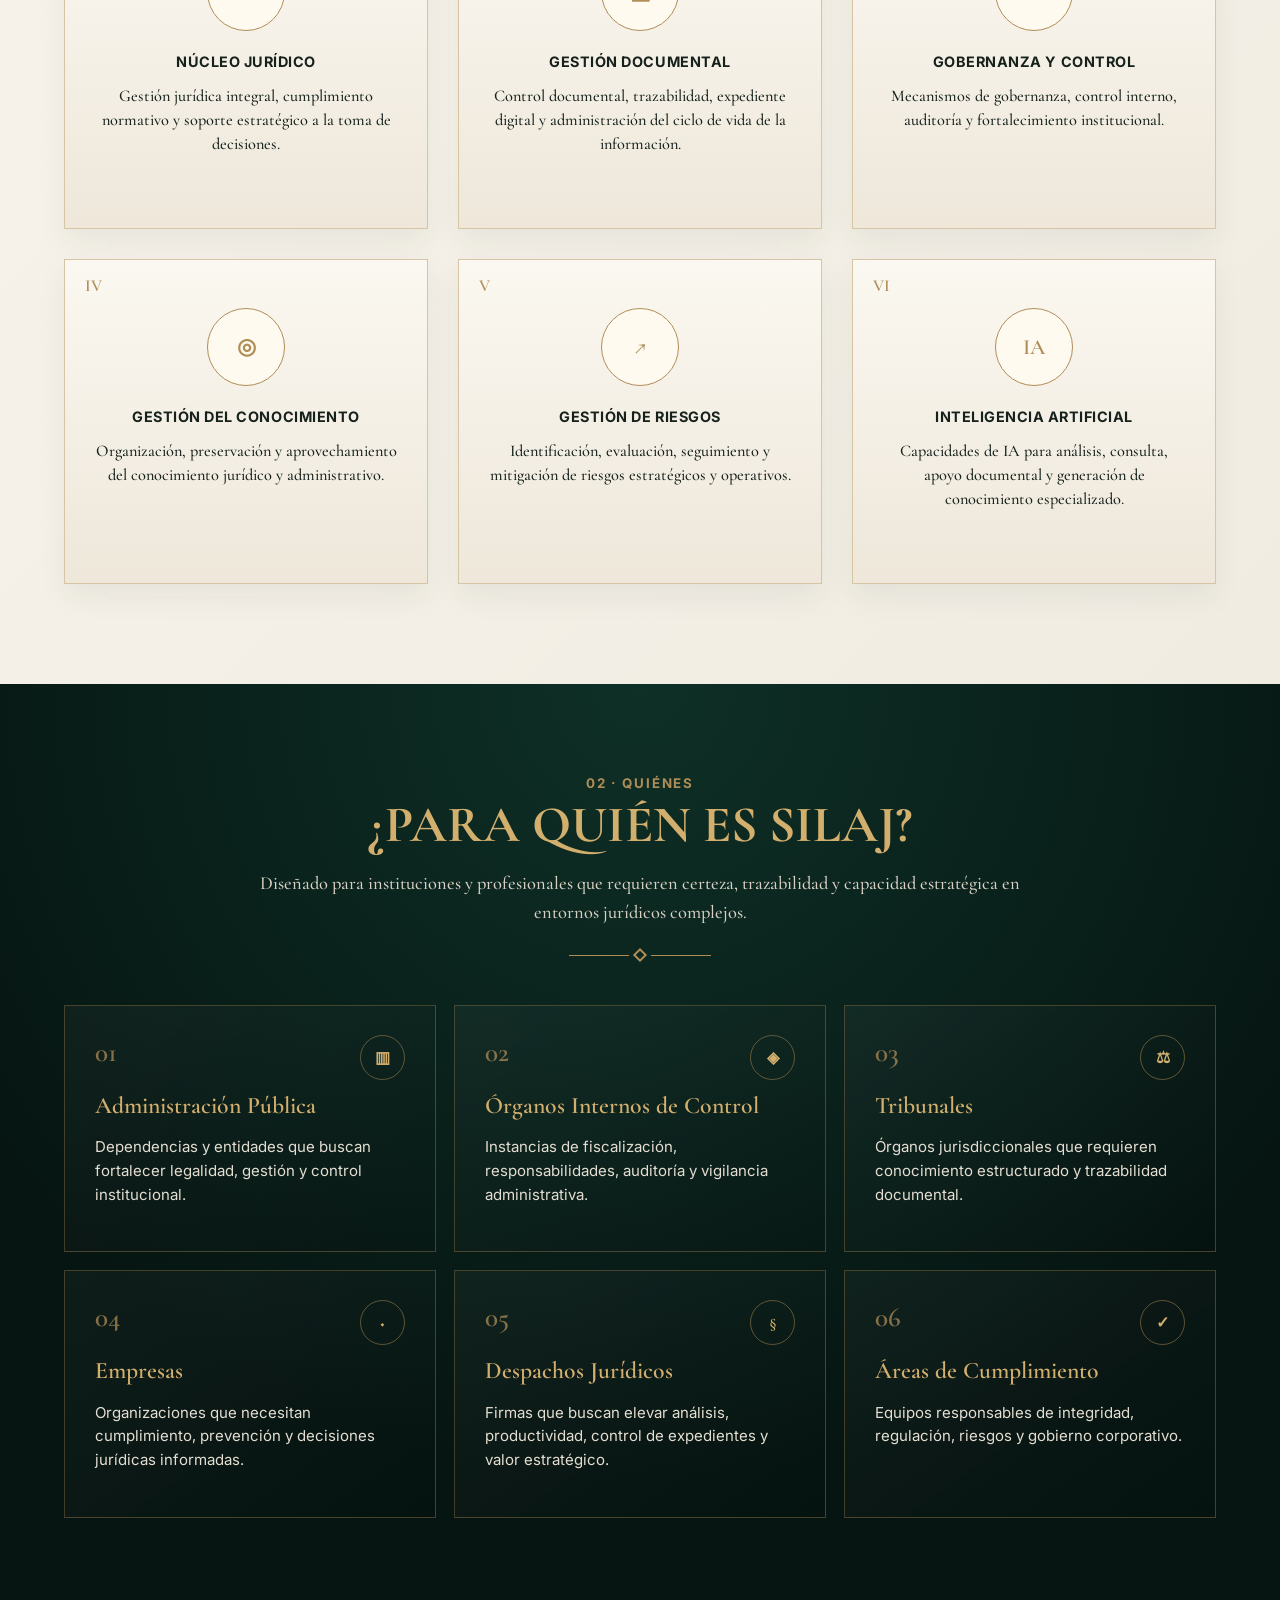
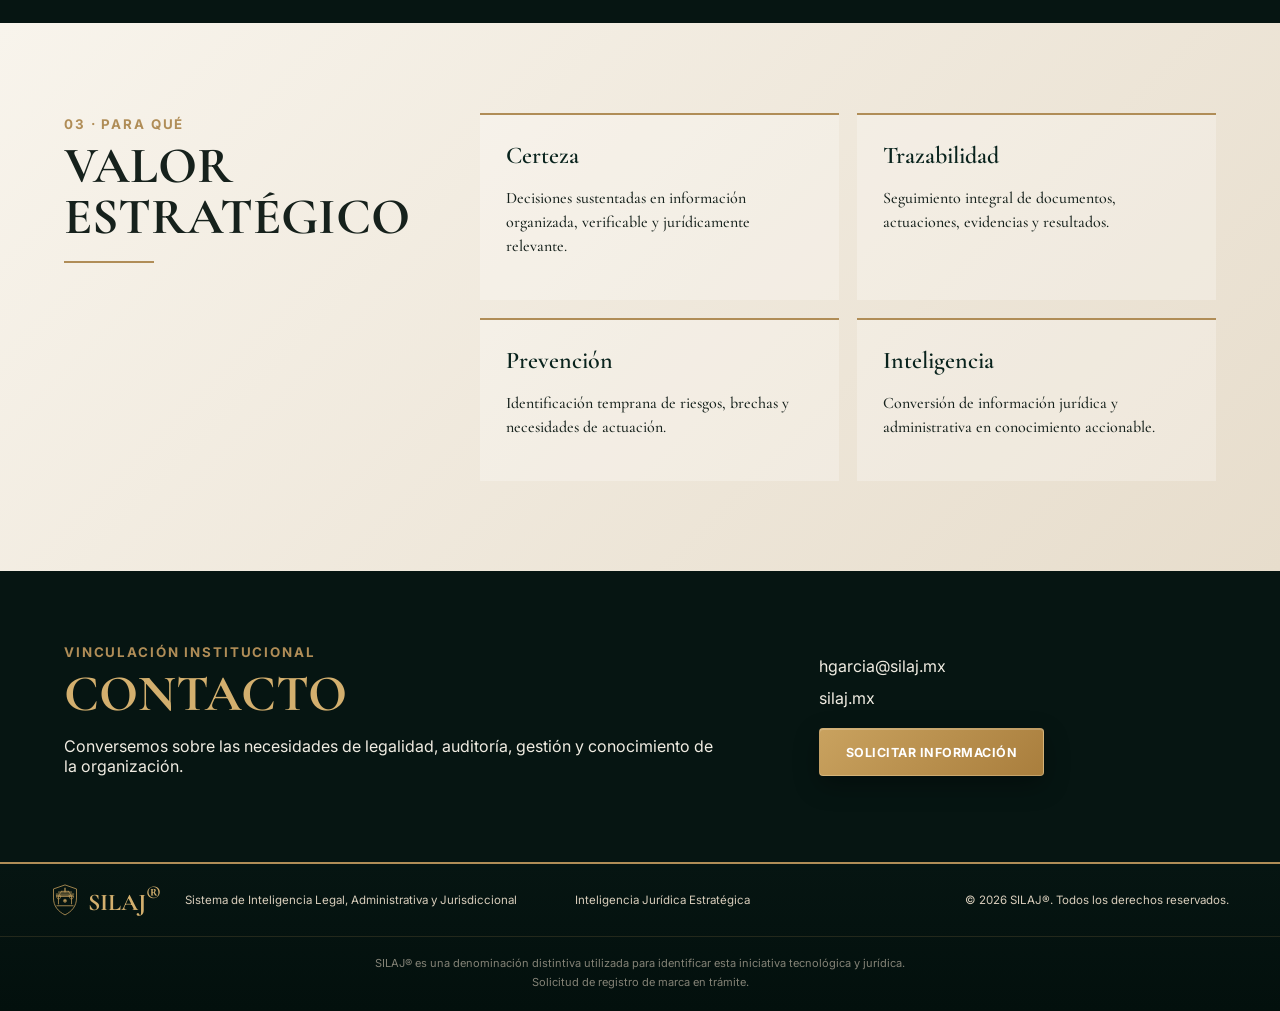
==== commit f3f7cbd4: "WEB-001-L Versión de Lanzamiento SILAJ" ====
--- a/index.html
+++ b/index.html
@@ -1,96 +1,50 @@
 <!doctype html>
 <html lang="es-MX">
 <head>
-  <meta charset="utf-8">
-  <meta name="viewport" content="width=device-width,initial-scale=1">
-  <meta name="theme-color" content="#061512">
-  <meta name="description" content="SILAJ®: Sistema de Inteligencia Legal, Administrativa y Jurisdiccional. Inteligencia Jurídica Estratégica.">
-  <title>SILAJ® | Inteligencia Jurídica Estratégica</title>
-  <link rel="icon" href="assets/icons/favicon.svg" type="image/svg+xml">
-  <link rel="preload" href="assets/images/hero-institucional.webp" as="image" type="image/webp">
-  <link rel="stylesheet" href="css/style.css">
+<meta charset="utf-8"><meta name="viewport" content="width=device-width,initial-scale=1">
+<meta name="theme-color" content="#061512">
+<meta name="description" content="SILAJ®: Sistema de Inteligencia Legal, Administrativa y Jurisdiccional. Inteligencia Jurídica Estratégica.">
+<meta property="og:title" content="SILAJ® | Inteligencia Jurídica Estratégica"><meta property="og:description" content="Legalidad, trazabilidad, prevención e inteligencia para decisiones jurídicas estratégicas."><meta property="og:type" content="website"><meta property="og:url" content="https://silaj.mx/">
+<title>SILAJ® | Inteligencia Jurídica Estratégica</title>
+<link rel="icon" href="assets/icons/favicon.svg" type="image/svg+xml"><link rel="preload" href="assets/images/hero-institucional.webp" as="image" type="image/webp"><link rel="stylesheet" href="css/style.css">
 </head>
 <body>
+<a class="skip" href="#contenido">Saltar al contenido</a>
 <header class="top" id="inicio">
-  <a class="brand" href="#inicio" aria-label="SILAJ, inicio"><span class="shield">⚖</span><strong>SILAJ<sup>®</sup></strong></a>
-  <button class="toggle" type="button" aria-label="Abrir menú" aria-expanded="false">☰</button>
-  <nav aria-label="Navegación principal">
-    <a href="#inicio">Inicio</a><a href="#que-es">Qué</a><a href="#pilares">Pilares</a><a href="#quienes">Quiénes</a><a href="#para-que">Para qué</a><a href="#contacto">Contacto</a>
-  </nav>
-  <a class="btn outline" href="mailto:hgarcia@silaj.mx?subject=Solicitud%20de%20información%20SILAJ">Solicitar información</a>
+<a class="brand" href="#inicio" aria-label="SILAJ, inicio"><img src="assets/icons/silaj-isotipo.svg" alt=""><strong>SILAJ<sup>®</sup></strong></a>
+<button class="toggle" type="button" aria-label="Abrir menú" aria-expanded="false" aria-controls="menu">☰</button>
+<nav id="menu" aria-label="Navegación principal"><a href="#inicio">Inicio</a><a href="#que-es">Qué</a><a href="#pilares">Pilares</a><a href="#quienes">Quiénes</a><a href="#para-que">Para qué</a><a href="#contacto">Contacto</a></nav>
+<a class="btn outline desktop-cta" href="mailto:hgarcia@silaj.mx?subject=Solicitud%20de%20información%20SILAJ">Solicitar información</a>
 </header>
+<main id="contenido">
+<section class="hero" aria-labelledby="hero-title"><div class="shade"></div><div class="hero-content reveal"><img class="hero-logo" src="assets/icons/silaj-isotipo.svg" alt="Isotipo institucional SILAJ"><h1 id="hero-title">SILAJ<sup>®</sup></h1><div class="orn"><span></span><i></i><span></span></div><h2>Sistema de Inteligencia Legal,<br>Administrativa y Jurisdiccional</h2><p class="slogan">Inteligencia Jurídica Estratégica</p><p class="lead">Plataforma especializada para fortalecer la legalidad, la gestión administrativa, la trazabilidad documental y la toma de decisiones mediante tecnología, conocimiento y evidencia.</p><div class="actions"><a class="btn gold" href="#que-es">Conocer SILAJ</a><a class="btn ghost" href="mailto:hgarcia@silaj.mx">Solicitar información</a></div></div></section>
 
-<main>
-<section class="hero" aria-labelledby="hero-title">
-  <div class="shade"></div>
-  <div class="hero-content reveal">
-    <div class="seal">⚖</div>
-    <h1 id="hero-title">SILAJ<sup>®</sup></h1>
-    <div class="orn"><span></span><i></i><span></span></div>
-    <h2>Sistema de Inteligencia Legal,<br>Administrativa y Jurisdiccional</h2>
-    <p class="slogan">Inteligencia Jurídica Estratégica</p>
-    <p class="lead">Plataforma especializada para fortalecer la legalidad, la gestión administrativa, la trazabilidad documental y la toma de decisiones mediante tecnología, conocimiento y evidencia.</p>
-    <div class="actions"><a class="btn gold" href="#que-es">Conocer SILAJ</a><a class="btn ghost" href="mailto:hgarcia@silaj.mx">Solicitar información</a></div>
-  </div>
-</section>
+<section class="intro ivory" id="que-es"><div class="shell split reveal"><div><small>01 · QUÉ</small><h3>¿Qué es SILAJ?</h3><b class="rule"></b></div><p>SILAJ® integra metodología especializada, trazabilidad, gobierno, conocimiento y tecnología para fortalecer decisiones legales, administrativas y jurisdiccionales basadas en evidencia.</p></div></section>
 
-<section class="intro ivory" id="que-es">
-  <div class="shell split reveal">
-    <div><small>01 · QUÉ</small><h3>¿Qué es SILAJ?</h3><b class="rule"></b></div>
-    <p>SILAJ® integra metodología especializada, trazabilidad, gobierno, conocimiento y tecnología para fortalecer decisiones legales, administrativas y jurisdiccionales basadas en evidencia.</p>
-  </div>
-</section>
+<section class="ivory pillars" id="pilares"><div class="shell"><header class="section-title reveal"><small>ARQUITECTURA DE VALOR</small><h3>Seis Pilares Estratégicos</h3><p class="section-intro">Una arquitectura integrada de capacidades que articula lo jurídico, lo documental, la gobernanza, el conocimiento, los riesgos y la inteligencia artificial.</p><div class="orn"><span></span><i></i><span></span></div></header>
+<div class="operating-model" aria-label="Modelo operativo SILAJ"><div class="model-axis" aria-hidden="true"></div><div class="model-core"><img src="assets/icons/silaj-isotipo.svg" alt=""><span>Modelo Operativo</span><strong>SILAJ<sup>®</sup></strong></div>
+<div class="pillar-grid">
+<article class="pillar reveal"><div class="pillar-number">I</div><div class="ico">⚖</div><h4>Núcleo Jurídico</h4><p>Gestión jurídica integral, cumplimiento normativo y soporte estratégico a la toma de decisiones.</p></article>
+<article class="pillar reveal"><div class="pillar-number">II</div><div class="ico">▤</div><h4>Gestión Documental</h4><p>Control documental, trazabilidad, expediente digital y administración del ciclo de vida de la información.</p></article>
+<article class="pillar reveal"><div class="pillar-number">III</div><div class="ico">◇</div><h4>Gobernanza y Control</h4><p>Mecanismos de gobernanza, control interno, auditoría y fortalecimiento institucional.</p></article>
+<article class="pillar reveal"><div class="pillar-number">IV</div><div class="ico">◎</div><h4>Gestión del Conocimiento</h4><p>Organización, preservación y aprovechamiento del conocimiento jurídico y administrativo.</p></article>
+<article class="pillar reveal"><div class="pillar-number">V</div><div class="ico">↗</div><h4>Gestión de Riesgos</h4><p>Identificación, evaluación, seguimiento y mitigación de riesgos estratégicos y operativos.</p></article>
+<article class="pillar reveal"><div class="pillar-number">VI</div><div class="ico">IA</div><h4>Inteligencia Artificial</h4><p>Capacidades de IA para análisis, consulta, apoyo documental y generación de conocimiento especializado.</p></article>
+</div></div></div></section>
 
-<section class="ivory pillars" id="pilares">
-  <div class="shell">
-    <header class="section-title reveal"><small>ARQUITECTURA DE VALOR</small><h3>Seis Pilares Estratégicos</h3><p class="section-intro">Una estructura integrada de capacidades que articula lo jurídico, lo documental, la gobernanza, el conocimiento, los riesgos y la inteligencia artificial.</p><div class="orn"><span></span><i></i><span></span></div></header>
-    <div class="pillar-grid">
-      <article class="pillar reveal"><div class="pillar-number">I</div><div class="ico">⚖</div><h4>Núcleo Jurídico</h4><p>Gestión jurídica integral, cumplimiento normativo y soporte estratégico a la toma de decisiones.</p></article>
-      <article class="pillar reveal"><div class="pillar-number">II</div><div class="ico">▤</div><h4>Gestión Documental</h4><p>Control documental, trazabilidad, expediente digital y administración del ciclo de vida de la información.</p></article>
-      <article class="pillar reveal"><div class="pillar-number">III</div><div class="ico">◇</div><h4>Gobernanza y Control</h4><p>Mecanismos de gobernanza, control interno, auditoría y fortalecimiento institucional.</p></article>
-      <article class="pillar reveal"><div class="pillar-number">IV</div><div class="ico">◎</div><h4>Gestión del Conocimiento</h4><p>Organización, preservación y aprovechamiento del conocimiento jurídico y administrativo.</p></article>
-      <article class="pillar reveal"><div class="pillar-number">V</div><div class="ico">↗</div><h4>Gestión de Riesgos</h4><p>Identificación, evaluación, seguimiento y mitigación de riesgos estratégicos y operativos.</p></article>
-      <article class="pillar reveal"><div class="pillar-number">VI</div><div class="ico">IA</div><h4>Inteligencia Artificial</h4><p>Capacidades de IA para análisis, consulta, apoyo documental y generación de conocimiento especializado.</p></article>
-    </div>
-  </div>
-</section>
+<section class="audiences" id="quienes"><div class="shell"><header class="section-title light reveal"><small>02 · QUIÉNES</small><h3>¿Para quién es SILAJ?</h3><p class="section-intro">Diseñado para instituciones y profesionales que requieren certeza, trazabilidad y capacidad estratégica en entornos jurídicos complejos.</p><div class="orn"><span></span><i></i><span></span></div></header>
+<div class="audience-grid">
+<article class="audience reveal"><span>01</span><div class="audience-icon">▥</div><h4>Administración Pública</h4><p>Dependencias y entidades que buscan fortalecer legalidad, gestión y control institucional.</p></article>
+<article class="audience reveal"><span>02</span><div class="audience-icon">◈</div><h4>Órganos Internos de Control</h4><p>Instancias de fiscalización, responsabilidades, auditoría y vigilancia administrativa.</p></article>
+<article class="audience reveal"><span>03</span><div class="audience-icon">⚖</div><h4>Tribunales</h4><p>Órganos jurisdiccionales que requieren conocimiento estructurado y trazabilidad documental.</p></article>
+<article class="audience reveal"><span>04</span><div class="audience-icon">◆</div><h4>Empresas</h4><p>Organizaciones que necesitan cumplimiento, prevención y decisiones jurídicas informadas.</p></article>
+<article class="audience reveal"><span>05</span><div class="audience-icon">§</div><h4>Despachos Jurídicos</h4><p>Firmas que buscan elevar análisis, productividad, control de expedientes y valor estratégico.</p></article>
+<article class="audience reveal"><span>06</span><div class="audience-icon">✓</div><h4>Áreas de Cumplimiento</h4><p>Equipos responsables de integridad, regulación, riesgos y gobierno corporativo.</p></article>
+</div></div></section>
 
-<section class="audiences" id="quienes">
-  <div class="shell">
-    <header class="section-title light reveal"><small>02 · QUIÉNES</small><h3>¿Para quién es SILAJ?</h3><p class="section-intro">Diseñado para instituciones y profesionales que requieren certeza, trazabilidad y capacidad estratégica en entornos jurídicos complejos.</p><div class="orn"><span></span><i></i><span></span></div></header>
-    <div class="audience-grid">
-      <article class="audience reveal"><span>01</span><h4>Administración Pública</h4><p>Dependencias y entidades que buscan fortalecer legalidad, gestión y control institucional.</p></article>
-      <article class="audience reveal"><span>02</span><h4>Órganos Internos de Control</h4><p>Instancias de fiscalización, responsabilidades, auditoría y vigilancia administrativa.</p></article>
-      <article class="audience reveal"><span>03</span><h4>Tribunales</h4><p>Órganos jurisdiccionales que requieren conocimiento estructurado y trazabilidad documental.</p></article>
-      <article class="audience reveal"><span>04</span><h4>Empresas</h4><p>Organizaciones que necesitan cumplimiento, prevención y decisiones jurídicas informadas.</p></article>
-      <article class="audience reveal"><span>05</span><h4>Despachos Jurídicos</h4><p>Firmas que buscan elevar análisis, productividad, control de expedientes y valor estratégico.</p></article>
-      <article class="audience reveal"><span>06</span><h4>Áreas de Cumplimiento</h4><p>Equipos responsables de integridad, regulación, riesgos y gobierno corporativo.</p></article>
-    </div>
-  </div>
-</section>
-
-<section class="purpose" id="para-que">
-  <div class="shell purpose-grid">
-    <div class="purpose-title reveal"><small>03 · PARA QUÉ</small><h3>Valor estratégico</h3><b class="rule"></b></div>
-    <div class="purpose-items">
-      <article class="reveal"><strong>Certeza</strong><p>Decisiones sustentadas en información organizada, verificable y jurídicamente relevante.</p></article>
-      <article class="reveal"><strong>Trazabilidad</strong><p>Seguimiento integral de documentos, actuaciones, evidencias y resultados.</p></article>
-      <article class="reveal"><strong>Prevención</strong><p>Identificación temprana de riesgos, brechas y necesidades de actuación.</p></article>
-      <article class="reveal"><strong>Inteligencia</strong><p>Conversión de información jurídica y administrativa en conocimiento accionable.</p></article>
-    </div>
-  </div>
-</section>
+<section class="purpose" id="para-que"><div class="shell purpose-grid"><div class="purpose-title reveal"><small>03 · PARA QUÉ</small><h3>Valor Estratégico</h3><b class="rule"></b></div><div class="purpose-items"><article class="reveal"><strong>Certeza</strong><p>Decisiones sustentadas en información organizada, verificable y jurídicamente relevante.</p></article><article class="reveal"><strong>Trazabilidad</strong><p>Seguimiento integral de documentos, actuaciones, evidencias y resultados.</p></article><article class="reveal"><strong>Prevención</strong><p>Identificación temprana de riesgos, brechas y necesidades de actuación.</p></article><article class="reveal"><strong>Inteligencia</strong><p>Conversión de información jurídica y administrativa en conocimiento accionable.</p></article></div></div></section>
 
 <section class="contact" id="contacto"><div class="shell contact-inner reveal"><div><small>VINCULACIÓN INSTITUCIONAL</small><h3>Contacto</h3><p>Conversemos sobre las necesidades de legalidad, auditoría, gestión y conocimiento de la organización.</p></div><div><a href="mailto:hgarcia@silaj.mx">hgarcia@silaj.mx</a><span>silaj.mx</span><a class="btn gold" href="mailto:hgarcia@silaj.mx?subject=Solicitud%20de%20información%20SILAJ">Solicitar información</a></div></div></section>
 </main>
-<footer class="site-footer">
-  <div class="footer-main">
-    <strong>SILAJ®</strong>
-    <span>Sistema de Inteligencia Legal, Administrativa y Jurisdiccional</span>
-    <span>Inteligencia Jurídica Estratégica</span>
-    <span>© 2026 SILAJ®. Todos los derechos reservados.</span>
-  </div>
-  <div class="footer-legal">Solicitud de registro de marca en trámite.</div>
-</footer>
-<script src="js/app.js"></script>
-</body></html>+<footer class="site-footer"><div class="footer-main"><div class="footer-brand"><img src="assets/icons/silaj-isotipo.svg" alt=""><strong>SILAJ<sup>®</sup></strong></div><span>Sistema de Inteligencia Legal, Administrativa y Jurisdiccional</span><span>Inteligencia Jurídica Estratégica</span><span>© 2026 SILAJ®. Todos los derechos reservados.</span></div><div class="footer-legal"><span>SILAJ® es una denominación distintiva utilizada para identificar esta iniciativa tecnológica y jurídica.</span><span>Solicitud de registro de marca en trámite.</span></div></footer>
+<script src="js/app.js"></script></body></html>
--- a/css/style.css
+++ b/css/style.css
@@ -1,43 +1,7 @@
 @import url("https://fonts.googleapis.com/css2?family=Cormorant+Garamond:wght@500;600;700&family=Inter:wght@400;500;600;700&display=swap");
 :root{--g:#061512;--g2:#09231d;--g3:#0e3027;--iv:#f0ece2;--iv2:#f8f4ec;--gold:#b08d57;--gold2:#d3af6e;--ink:#16211c;--muted:#5f685f;--line:#d6c5a5;--serif:"Cormorant Garamond",Georgia,serif;--sans:Inter,Arial,sans-serif}
-*{box-sizing:border-box}html{scroll-behavior:smooth}body{margin:0;color:var(--ink);font-family:var(--sans);background:var(--iv)}a{color:inherit}.top{position:absolute;z-index:10;inset:0 0 auto;height:88px;display:grid;grid-template-columns:auto 1fr auto;align-items:center;gap:28px;padding:0 4%;color:var(--iv);background:linear-gradient(#020c0ad9,#020c0a73);border-top:1px solid #c79b556b;border-bottom:1px solid #b08d574d;backdrop-filter:blur(3px)}.brand{display:flex;align-items:center;gap:12px;text-decoration:none}.brand strong{font:700 2.25rem var(--serif);letter-spacing:.06em}.brand sup,h1 sup{font-size:.28em;vertical-align:top}.shield{width:46px;height:52px;display:grid;place-items:center;border:1px solid var(--gold);border-radius:48% 48% 58% 58%;color:var(--gold)}nav{display:flex;justify-content:center;gap:clamp(14px,1.7vw,28px)}nav a{text-decoration:none;text-transform:uppercase;font-size:.76rem}nav a:hover{color:var(--gold2)}.btn{display:inline-flex;min-height:48px;padding:0 26px;align-items:center;justify-content:center;text-decoration:none;text-transform:uppercase;font-weight:700;font-size:.78rem;letter-spacing:.04em;border-radius:4px}.outline,.ghost{border:1px solid var(--gold);color:var(--gold2)}.gold{color:#fff;background:linear-gradient(135deg,#c9a25f,#a97e3d);border:1px solid #f4e0b84d;box-shadow:0 9px 26px #0005,inset 0 1px #fff3}.gold:hover{transform:translateY(-3px);filter:brightness(1.1)}.toggle{display:none}.hero{position:relative;height:100vh;min-height:780px;max-height:1080px;display:grid;place-items:center;color:var(--iv);background:linear-gradient(#020c0a61,#020d0bc4),url('../assets/images/hero-institucional.webp') center/cover no-repeat;overflow:hidden}.hero:after{content:"";position:absolute;inset:0;box-shadow:inset 0 0 180px #000a}.shade{position:absolute;inset:0;background:radial-gradient(circle at 50% 42%,#07161329 0,#04131099 64%,#010a08e6 100%),linear-gradient(90deg,#0003,transparent 18%,transparent 82%,#0003)}.hero-content{z-index:2;position:relative;text-align:center;width:min(950px,88%);padding-top:75px;text-shadow:0 2px 12px #000e}.seal{margin:auto;width:54px;height:60px;border:1px solid var(--gold);border-radius:48% 48% 58% 58%;display:grid;place-items:center;color:var(--gold);opacity:.72}.hero h1{font:600 clamp(6rem,11vw,11rem)/.82 var(--serif);letter-spacing:.12em;margin:.05em 0 0 .12em}.orn{display:flex;justify-content:center;align-items:center;gap:6px;margin:24px auto 18px}.orn span{width:60px;height:1px;background:var(--gold)}.orn i{width:10px;height:10px;border:2px solid var(--gold);transform:rotate(45deg)}.hero h2{font-size:clamp(1.25rem,2.25vw,2.1rem);line-height:1.3;text-transform:uppercase;letter-spacing:.1em}.slogan{font:600 italic clamp(1.75rem,2.8vw,2.72rem) var(--serif);color:var(--gold2);margin:12px 0}.lead{max-width:730px;margin:0 auto;font-size:.98rem}.actions{display:flex;justify-content:center;gap:12px;margin-top:26px}.ivory{background:linear-gradient(135deg,var(--iv2),var(--iv))}.shell{width:min(1360px,90%);margin:auto}.intro{padding:70px 0 52px}.split{display:grid;grid-template-columns:.8fr 1.3fr;gap:70px;align-items:end}.split p{font:500 1.35rem/1.6 var(--serif);margin:0}small{color:var(--gold);font-weight:700;letter-spacing:.14em}h3{font:700 clamp(2.2rem,4vw,3.2rem)/1 var(--serif);text-transform:uppercase;margin:8px 0}.rule{display:block;width:90px;height:2px;background:var(--gold);margin-top:18px}.pillars{padding:55px 0 95px}.section-title{text-align:center;margin-bottom:45px}.section-intro{max-width:780px;margin:18px auto 0;color:var(--muted);font:500 1.15rem/1.55 var(--serif)}.pillar-grid{display:grid;grid-template-columns:repeat(3,1fr);gap:30px;position:relative}.pillar-grid:before{content:"";position:absolute;left:11%;right:11%;top:50%;height:1px;background:linear-gradient(90deg,transparent,var(--gold),transparent)}.pillar{position:relative;z-index:1;min-height:325px;padding:48px 28px 30px;text-align:center;background:linear-gradient(180deg,#fbf8f1,#eee7da);border:1px solid var(--line);border-radius:2px;box-shadow:0 12px 28px #0d2c2410;transition:.3s}.pillar:hover{transform:translateY(-6px);box-shadow:0 20px 42px #0d2c2422}.pillar-number{position:absolute;top:15px;left:20px;font:600 1.05rem var(--serif);color:var(--gold)}.ico{width:78px;height:78px;margin:0 auto 22px;border:1.5px solid var(--gold);border-radius:50%;display:grid;place-items:center;color:var(--gold);font:600 1.35rem var(--serif);background:#fffaf0}.pillar h4{font-size:.9rem;text-transform:uppercase;letter-spacing:.035em;margin:0 0 14px}.pillar p{font:500 1.02rem/1.48 var(--serif);margin:0}.audiences{padding:88px 0 100px;color:var(--iv);background:radial-gradient(circle at 50% 0,var(--g3),var(--g) 70%)}.section-title.light h3{color:var(--gold2)}.section-title.light .section-intro{color:#d9d1c5}.audience-grid{display:grid;grid-template-columns:repeat(3,1fr);gap:18px}.audience{position:relative;min-height:220px;padding:35px 28px 28px;border:1px solid #b08d5759;background:linear-gradient(145deg,#ffffff09,#0000001f);transition:.3s}.audience:hover{background:#ffffff11;border-color:var(--gold);transform:translateY(-4px)}.audience span{font:600 2rem var(--serif);color:var(--gold);opacity:.72}.audience h4{font:600 1.38rem var(--serif);color:var(--gold2);margin:12px 0}.audience p{color:#e4ded2;font-size:.9rem;line-height:1.55}.purpose{padding:90px 0;background:linear-gradient(135deg,#f8f4ec,#e7ddcc)}.purpose-grid{display:grid;grid-template-columns:.72fr 1.6fr;gap:70px}.purpose-items{display:grid;grid-template-columns:repeat(2,1fr);gap:18px}.purpose-items article{padding:26px;border-top:2px solid var(--gold);background:#ffffff40}.purpose-items strong{font:600 1.5rem var(--serif);color:var(--g2)}.purpose-items p{font:500 1rem/1.5 var(--serif)}.contact{padding:70px 0;color:var(--iv);background:var(--g)}.contact-inner{display:grid;grid-template-columns:1.4fr .8fr;gap:60px;align-items:center}.contact h3{color:var(--gold2)}.contact p{max-width:660px}.contact-inner>div:last-child{display:flex;flex-direction:column;align-items:flex-start;gap:12px}.contact a{text-decoration:none}.contact .btn{margin-top:8px}footer{min-height:68px;padding:12px 4%;display:grid;grid-template-columns:auto 1fr 1fr auto;align-items:center;gap:24px;background:linear-gradient(#061512,#03100d);color:#d8cdbb;border-top:2px solid var(--gold);font-size:.72rem}footer strong{font:700 1.5rem var(--serif);color:var(--gold2)}.reveal{opacity:0;transform:translateY(18px);transition:.7s}.reveal.visible{opacity:1;transform:none}
-@media(max-width:1180px){.top{grid-template-columns:auto 1fr}.top>.btn{display:none}.pillar-grid,.audience-grid{grid-template-columns:repeat(2,1fr)}.pillar-grid:before{display:none}}
-@media(max-width:820px){.top{position:fixed;height:72px;display:flex;justify-content:space-between}.brand strong{font-size:1.7rem}.shield{width:36px;height:42px}.toggle{display:block;background:transparent;color:var(--iv);border:1px solid var(--gold);padding:8px 11px}nav{display:none;position:absolute;top:72px;left:0;right:0;padding:18px 6%;background:var(--g);flex-direction:column}nav.open{display:flex}.hero{height:100svh;min-height:820px}.hero h1{font-size:clamp(4.5rem,20vw,6.5rem);letter-spacing:.08em;margin-left:.08em}.split,.purpose-grid,.contact-inner{grid-template-columns:1fr}.actions{flex-direction:column}.actions .btn{width:100%}.purpose-items{grid-template-columns:1fr}footer{grid-template-columns:1fr;text-align:center;padding:22px}}
-@media(max-width:600px){.pillar-grid,.audience-grid{grid-template-columns:1fr}.hero h2 br{display:none}.pillar{min-height:auto}.sector-grid{grid-template-columns:1fr}}
-@media(prefers-reduced-motion:reduce){html{scroll-behavior:auto}.reveal{opacity:1;transform:none;transition:none}}
-/* WEB-001-K: leyenda legal al final absoluto */
-.site-footer{
-  display:block;
-  min-height:0;
-  padding:0;
-  background:linear-gradient(#061512,#03100d);
-  color:#d8cdbb;
-  border-top:2px solid var(--gold);
-}
-.footer-main{
-  min-height:68px;
-  padding:14px 4%;
-  display:grid;
-  grid-template-columns:auto 1fr 1fr auto;
-  align-items:center;
-  gap:24px;
-  font-size:.72rem;
-}
-.footer-main strong{
-  font:700 1.5rem var(--serif);
-  color:var(--gold2);
-}
-.footer-legal{
-  width:100%;
-  padding:10px 4% 13px;
-  border-top:1px solid rgba(176,141,87,.18);
-  color:rgba(216,205,187,.60);
-  font-size:.67rem;
-  letter-spacing:.025em;
-  line-height:1.35;
-  text-align:center;
-}
-@media(max-width:820px){
-  .footer-main{grid-template-columns:1fr;text-align:center;padding:22px 6% 16px;gap:7px}
-  .footer-legal{padding:10px 6% 14px;font-size:.64rem}
-}
+*{box-sizing:border-box}html{scroll-behavior:smooth}body{margin:0;color:var(--ink);font-family:var(--sans);background:var(--iv)}a{color:inherit}.skip{position:fixed;top:-60px;left:12px;z-index:99;background:var(--gold2);padding:10px}.skip:focus{top:10px}.top{position:absolute;z-index:10;inset:0 0 auto;height:88px;display:grid;grid-template-columns:auto 1fr auto;align-items:center;gap:28px;padding:0 4%;color:var(--iv);background:linear-gradient(#020c0ad9,#020c0a73);border-top:1px solid #c79b556b;border-bottom:1px solid #b08d574d;backdrop-filter:blur(3px)}.brand{display:flex;align-items:center;gap:12px;text-decoration:none}.brand img{width:46px;height:54px}.brand strong{font:700 2.25rem var(--serif);letter-spacing:.06em}.brand sup,h1 sup{font-size:.28em;vertical-align:top}nav{display:flex;justify-content:center;gap:clamp(14px,1.7vw,28px)}nav a{text-decoration:none;text-transform:uppercase;font-size:.76rem}nav a:hover{color:var(--gold2)}.btn{display:inline-flex;min-height:48px;padding:0 26px;align-items:center;justify-content:center;text-decoration:none;text-transform:uppercase;font-weight:700;font-size:.78rem;letter-spacing:.04em;border-radius:4px;transition:.25s}.outline,.ghost{border:1px solid var(--gold);color:var(--gold2)}.gold{color:#fff;background:linear-gradient(135deg,#c9a25f,#a97e3d);border:1px solid #f4e0b84d;box-shadow:0 9px 26px #0005,inset 0 1px #fff3}.gold:hover{transform:translateY(-3px);filter:brightness(1.1)}.toggle{display:none}.hero{position:relative;height:100vh;min-height:780px;max-height:1080px;display:grid;place-items:center;color:var(--iv);background:linear-gradient(#020c0a61,#020d0bc4),url('../assets/images/hero-institucional.webp') center/cover no-repeat;overflow:hidden}.hero:after{content:"";position:absolute;inset:0;box-shadow:inset 0 0 180px #000a}.shade{position:absolute;inset:0;background:radial-gradient(circle at 50% 42%,#07161329 0,#04131099 64%,#010a08e6 100%),linear-gradient(90deg,#0003,transparent 18%,transparent 82%,#0003)}.hero-content{z-index:2;position:relative;text-align:center;width:min(950px,88%);padding-top:75px;text-shadow:0 2px 12px #000e}.hero-logo{width:62px;height:72px;opacity:.75}.hero h1{font:600 clamp(6rem,11vw,11rem)/.82 var(--serif);letter-spacing:.12em;margin:.05em 0 0 .12em}.orn{display:flex;justify-content:center;align-items:center;gap:6px;margin:24px auto 18px}.orn span{width:60px;height:1px;background:var(--gold)}.orn i{width:10px;height:10px;border:2px solid var(--gold);transform:rotate(45deg)}.hero h2{font-size:clamp(1.25rem,2.25vw,2.1rem);line-height:1.3;text-transform:uppercase;letter-spacing:.1em}.slogan{font:600 italic clamp(1.75rem,2.8vw,2.72rem) var(--serif);color:var(--gold2);margin:12px 0}.lead{max-width:730px;margin:0 auto;font-size:.98rem}.actions{display:flex;justify-content:center;gap:12px;margin-top:26px}.ivory{background:linear-gradient(135deg,var(--iv2),var(--iv))}.shell{width:min(1360px,90%);margin:auto}.intro{padding:70px 0 52px}.split{display:grid;grid-template-columns:.8fr 1.3fr;gap:70px;align-items:end}.split p{font:500 1.35rem/1.6 var(--serif);margin:0}small{color:var(--gold);font-weight:700;letter-spacing:.14em}h3{font:700 clamp(2.2rem,4vw,3.2rem)/1 var(--serif);text-transform:uppercase;margin:8px 0}.rule{display:block;width:90px;height:2px;background:var(--gold);margin-top:18px}.pillars{padding:55px 0 100px}.section-title{text-align:center;margin-bottom:45px}.section-intro{max-width:800px;margin:18px auto 0;color:var(--muted);font:500 1.15rem/1.55 var(--serif)}.operating-model{position:relative;padding-top:90px}.model-axis{position:absolute;left:9%;right:9%;top:119px;height:1px;background:linear-gradient(90deg,transparent,var(--gold),transparent)}.model-axis:before,.model-axis:after{content:"";position:absolute;top:0;width:1px;height:90px;background:linear-gradient(var(--gold),transparent)}.model-axis:before{left:27%}.model-axis:after{right:27%}.model-core{position:absolute;z-index:3;left:50%;top:0;transform:translateX(-50%);width:190px;height:120px;padding:11px 15px;text-align:center;background:var(--g);color:var(--iv);border:1px solid var(--gold);box-shadow:0 14px 35px #0615122b}.model-core img{width:35px;height:42px;display:block;margin:auto}.model-core span{display:block;font-size:.63rem;letter-spacing:.13em;text-transform:uppercase;color:var(--gold2)}.model-core strong{font:700 1.65rem var(--serif)}.pillar-grid{display:grid;grid-template-columns:repeat(3,1fr);gap:30px;position:relative}.pillar{position:relative;z-index:1;min-height:325px;padding:48px 28px 30px;text-align:center;background:linear-gradient(180deg,#fbf8f1,#eee7da);border:1px solid var(--line);box-shadow:0 12px 28px #0d2c2410;transition:.3s}.pillar:hover{transform:translateY(-6px);box-shadow:0 20px 42px #0d2c2422}.pillar-number{position:absolute;top:15px;left:20px;font:600 1.05rem var(--serif);color:var(--gold)}.ico{width:78px;height:78px;margin:0 auto 22px;border:1.5px solid var(--gold);border-radius:50%;display:grid;place-items:center;color:var(--gold);font:600 1.35rem var(--serif);background:#fffaf0}.pillar h4{font-size:.9rem;text-transform:uppercase;letter-spacing:.035em;margin:0 0 14px}.pillar p{font:500 1.02rem/1.48 var(--serif);margin:0}.audiences{padding:88px 0 105px;color:var(--iv);background:radial-gradient(circle at 50% 0,var(--g3),var(--g) 70%)}.section-title.light h3{color:var(--gold2)}.section-title.light .section-intro{color:#d9d1c5}.audience-grid{display:grid;grid-template-columns:repeat(3,1fr);gap:18px}.audience{position:relative;min-height:245px;padding:30px;border:1px solid #b08d5759;background:linear-gradient(145deg,#ffffff09,#0000001f);transition:.3s}.audience:hover{background:#ffffff12;border-color:var(--gold);transform:translateY(-4px)}.audience>span{font:600 1.7rem var(--serif);color:var(--gold);opacity:.75}.audience-icon{position:absolute;top:29px;right:30px;width:45px;height:45px;border:1px solid #b08d5780;border-radius:50%;display:grid;place-items:center;color:var(--gold2);font:600 1rem var(--serif)}.audience h4{font:600 1.48rem var(--serif);color:var(--gold2);margin:22px 0 10px}.audience p{color:#e4ded2;font-size:.94rem;line-height:1.58}.purpose{padding:90px 0;background:linear-gradient(135deg,#f8f4ec,#e7ddcc)}.purpose-grid{display:grid;grid-template-columns:.72fr 1.6fr;gap:70px}.purpose-items{display:grid;grid-template-columns:repeat(2,1fr);gap:18px}.purpose-items article{padding:26px;border-top:2px solid var(--gold);background:#ffffff40}.purpose-items strong{font:600 1.5rem var(--serif);color:var(--g2)}.purpose-items p{font:500 1rem/1.5 var(--serif)}.contact{padding:70px 0;color:var(--iv);background:var(--g)}.contact-inner{display:grid;grid-template-columns:1.4fr .8fr;gap:60px;align-items:center}.contact h3{color:var(--gold2)}.contact p{max-width:660px}.contact-inner>div:last-child{display:flex;flex-direction:column;align-items:flex-start;gap:12px}.contact a{text-decoration:none}.contact .btn{margin-top:8px}.site-footer{background:linear-gradient(#061512,#03100d);color:#d8cdbb;border-top:2px solid var(--gold)}.footer-main{min-height:72px;padding:14px 4%;display:grid;grid-template-columns:auto 1fr 1fr auto;align-items:center;gap:24px;font-size:.72rem}.footer-brand{display:flex;align-items:center;gap:9px}.footer-brand img{width:28px;height:34px}.footer-brand strong{font:700 1.5rem var(--serif);color:var(--gold2)}.footer-legal{padding:17px 6% 19px;border-top:1px solid #b08d572e;color:#d8cdbb99;text-align:center;font-size:.69rem;line-height:1.7}.footer-legal span{display:block}.reveal{opacity:0;transform:translateY(18px);transition:.7s}.reveal.visible{opacity:1;transform:none}
+@media(max-width:1180px){.top{grid-template-columns:auto 1fr}.desktop-cta{display:none}.pillar-grid,.audience-grid{grid-template-columns:repeat(2,1fr)}.model-axis{display:none}.operating-model{padding-top:100px}.footer-main{grid-template-columns:auto 1fr}.footer-main span:last-child{text-align:right}}
+@media(max-width:820px){.top{position:fixed;height:72px;display:flex;justify-content:space-between}.brand strong{font-size:1.7rem}.brand img{width:36px;height:42px}.toggle{display:block;background:transparent;color:var(--iv);border:1px solid var(--gold);padding:8px 11px}nav{display:none;position:absolute;top:72px;left:0;right:0;padding:18px 6%;background:var(--g);flex-direction:column}nav.open{display:flex}.hero{height:100svh;min-height:820px}.hero h1{font-size:clamp(4.5rem,20vw,6.5rem);letter-spacing:.08em;margin-left:.08em}.split,.purpose-grid,.contact-inner{grid-template-columns:1fr}.actions{flex-direction:column}.actions .btn{width:100%}.purpose-items{grid-template-columns:1fr}.operating-model{padding-top:95px}.model-core{width:170px;height:110px}.footer-main{grid-template-columns:1fr;text-align:center;padding:22px 6% 15px;gap:8px}.footer-brand{justify-content:center}.footer-main span:last-child{text-align:center}.footer-legal{padding:18px 8% 21px;font-size:.68rem}}
+@media(max-width:600px){.pillar-grid,.audience-grid{grid-template-columns:1fr}.hero h2 br{display:none}.pillar{min-height:auto}.operating-model{padding-top:105px}.model-core{top:0}.audience{min-height:auto}.purpose{padding:70px 0}.footer-legal span+span{margin-top:5px}}
+@media(prefers-reduced-motion:reduce){html{scroll-behavior:auto}.reveal{opacity:1;transform:none;transition:none}}
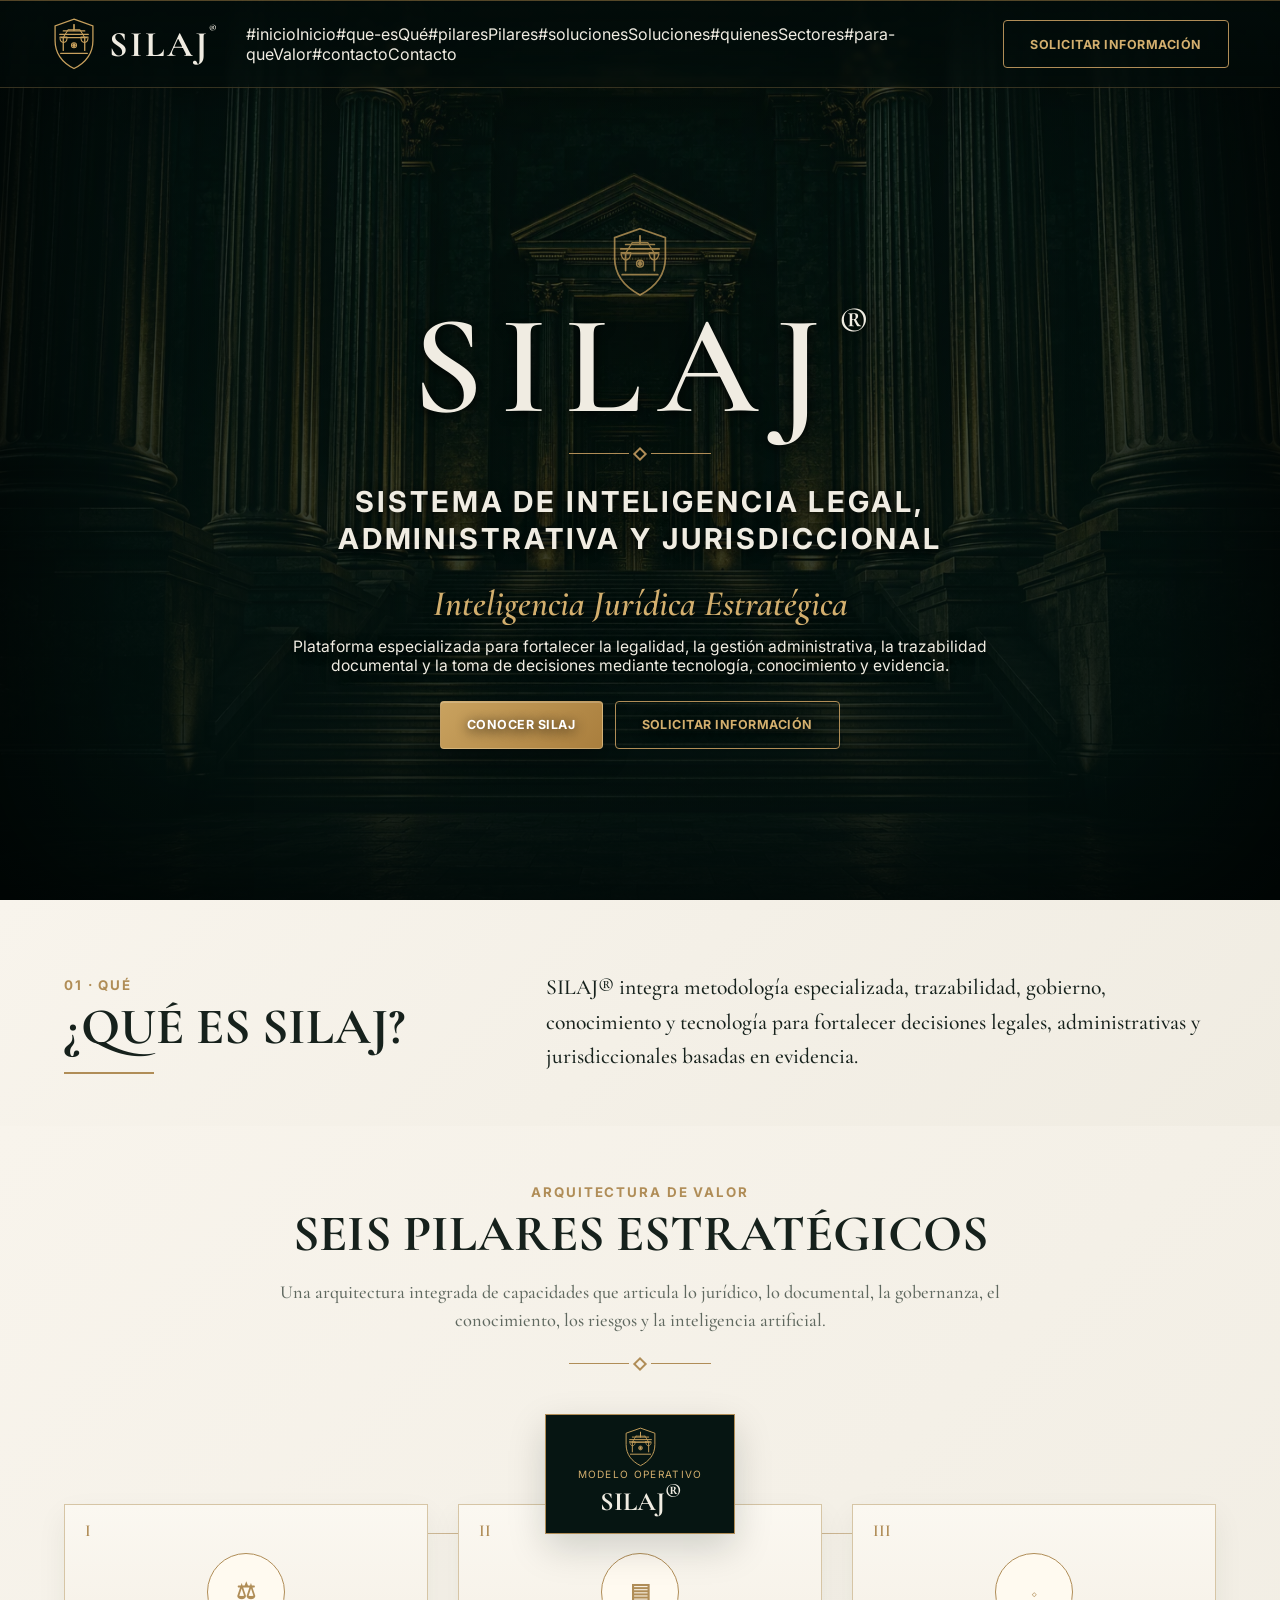
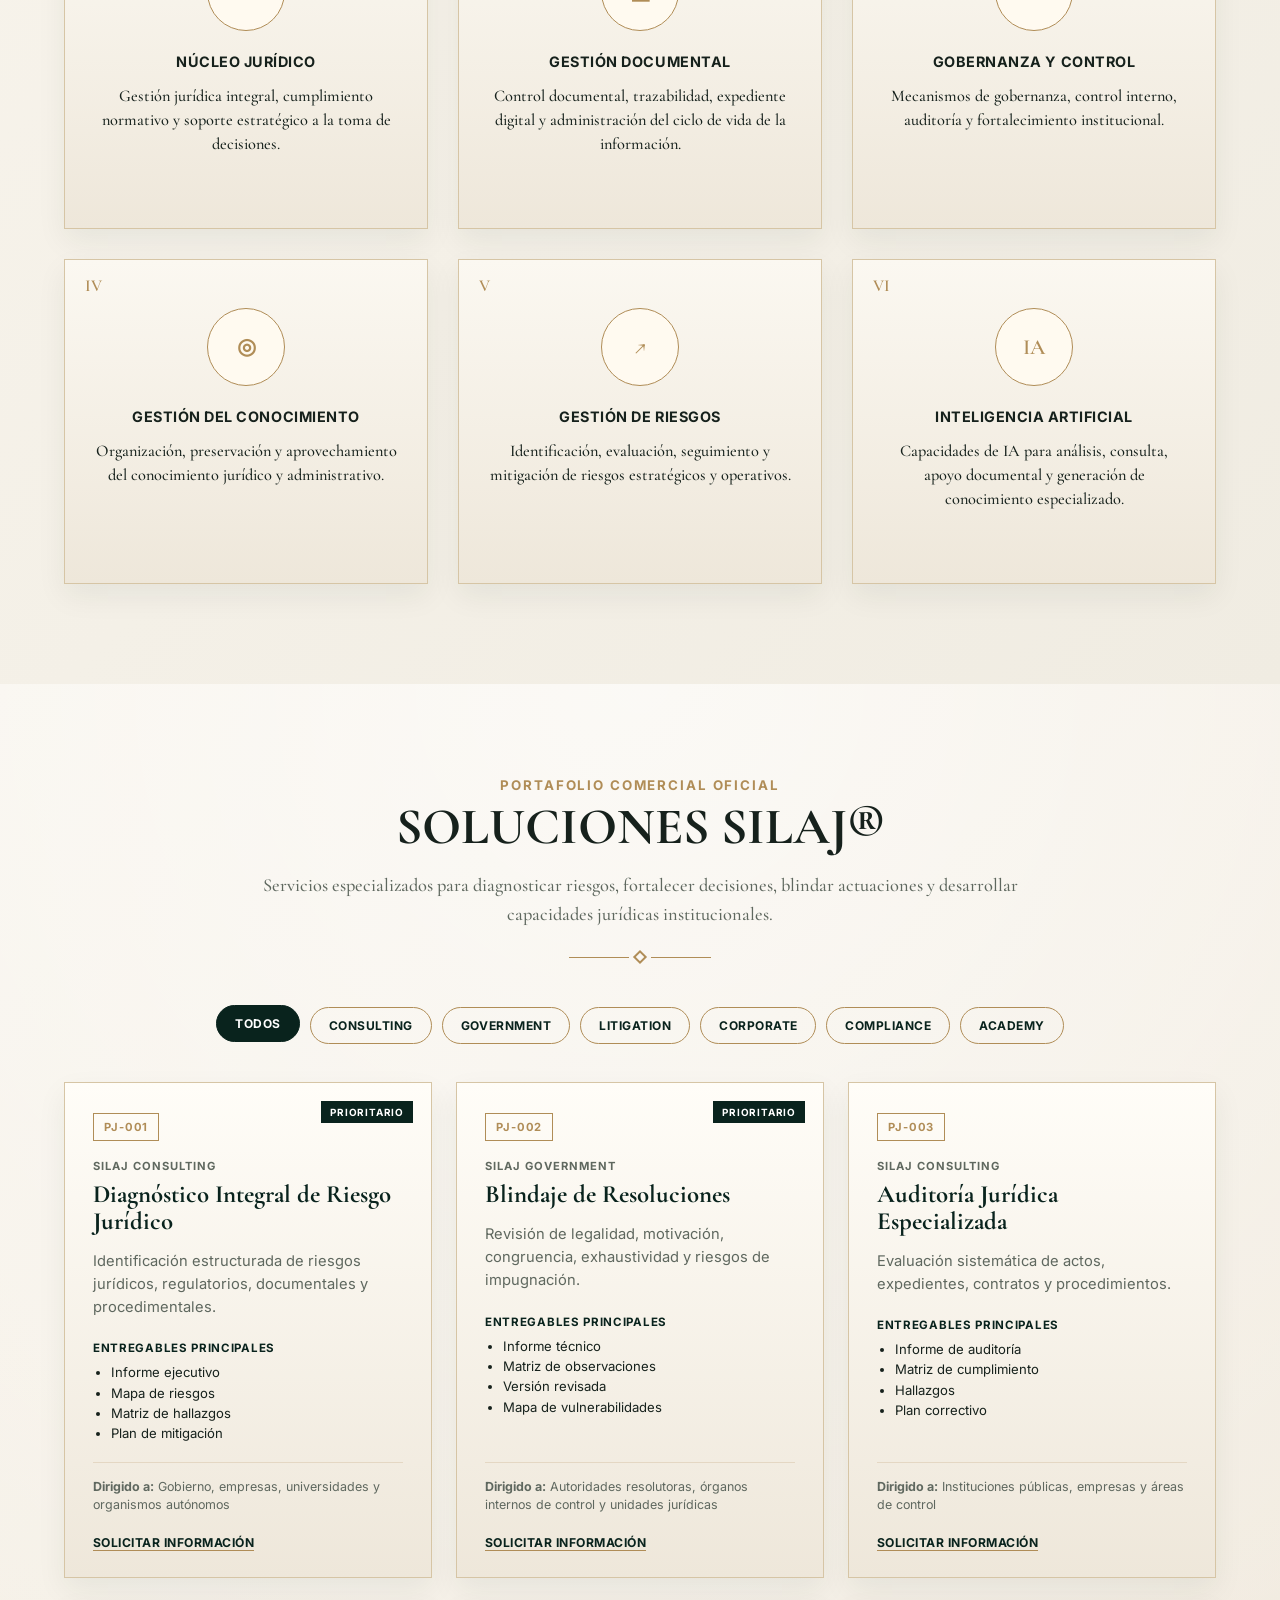
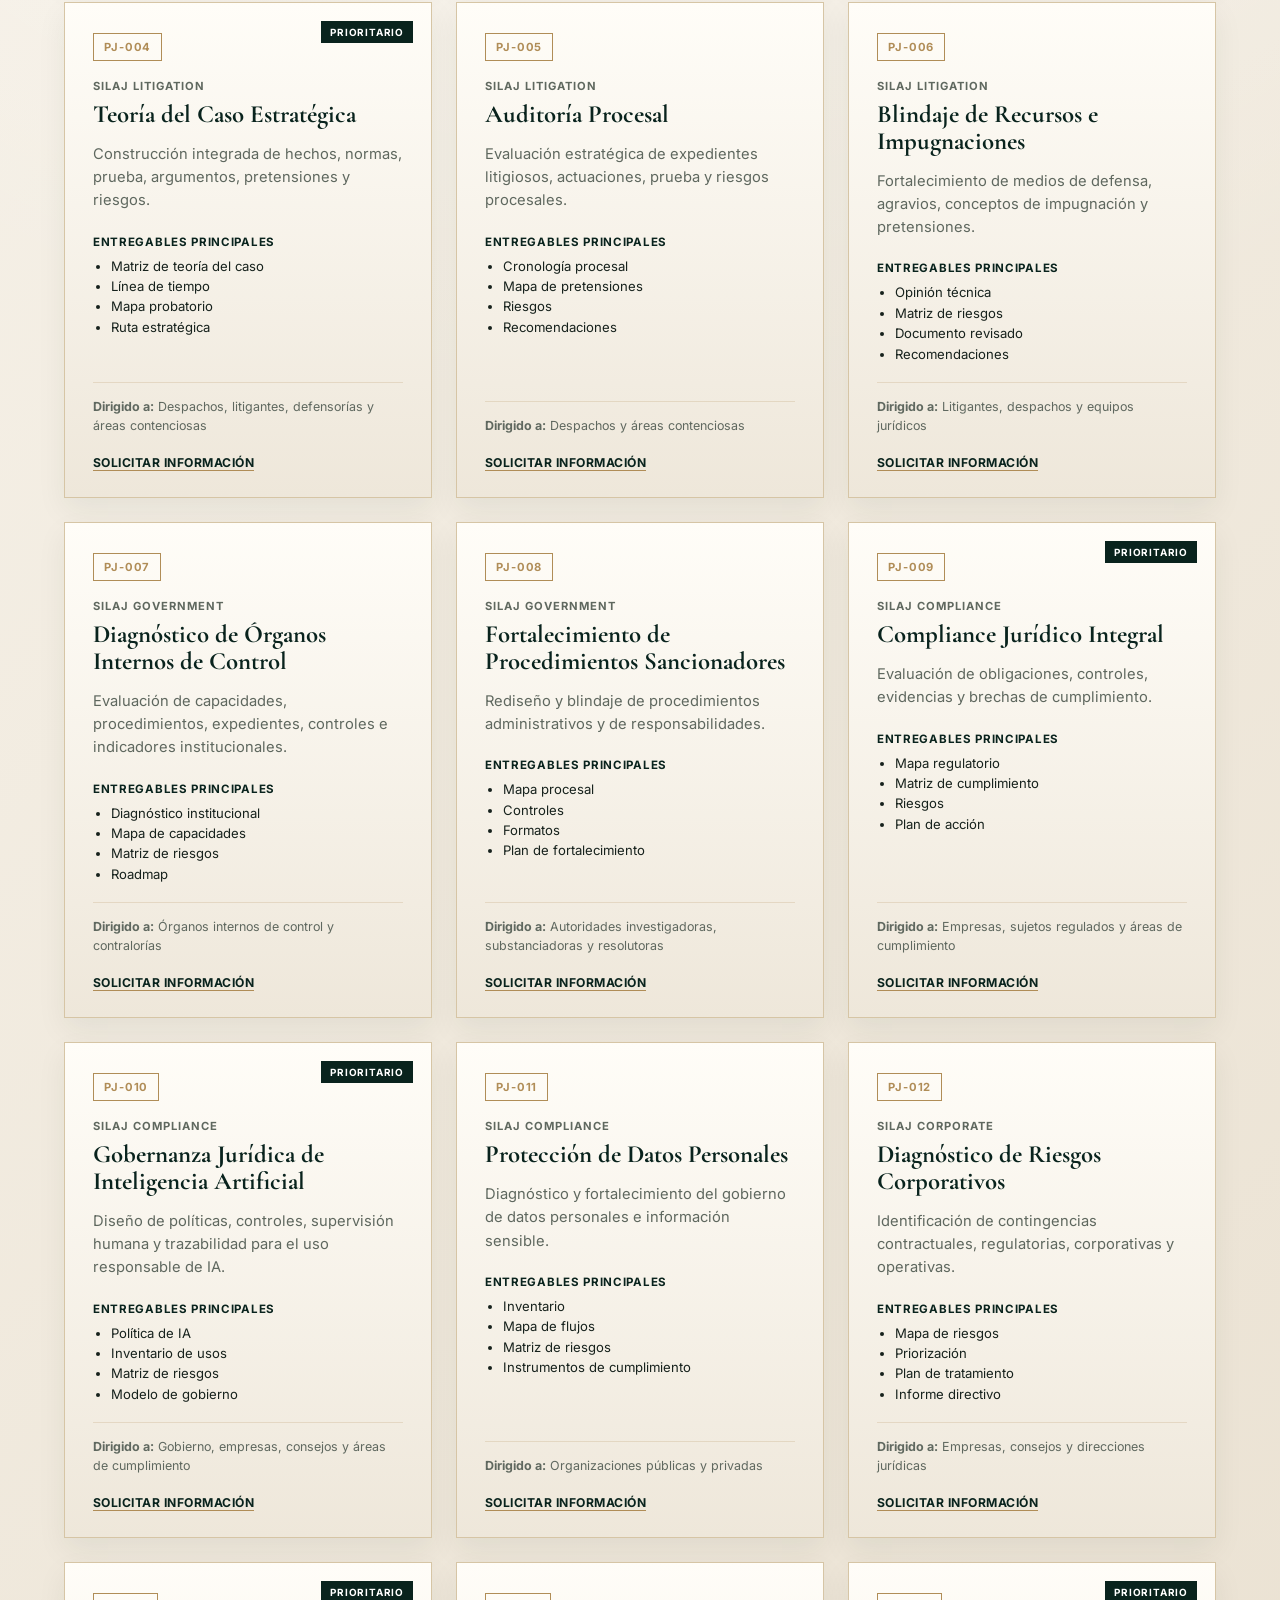
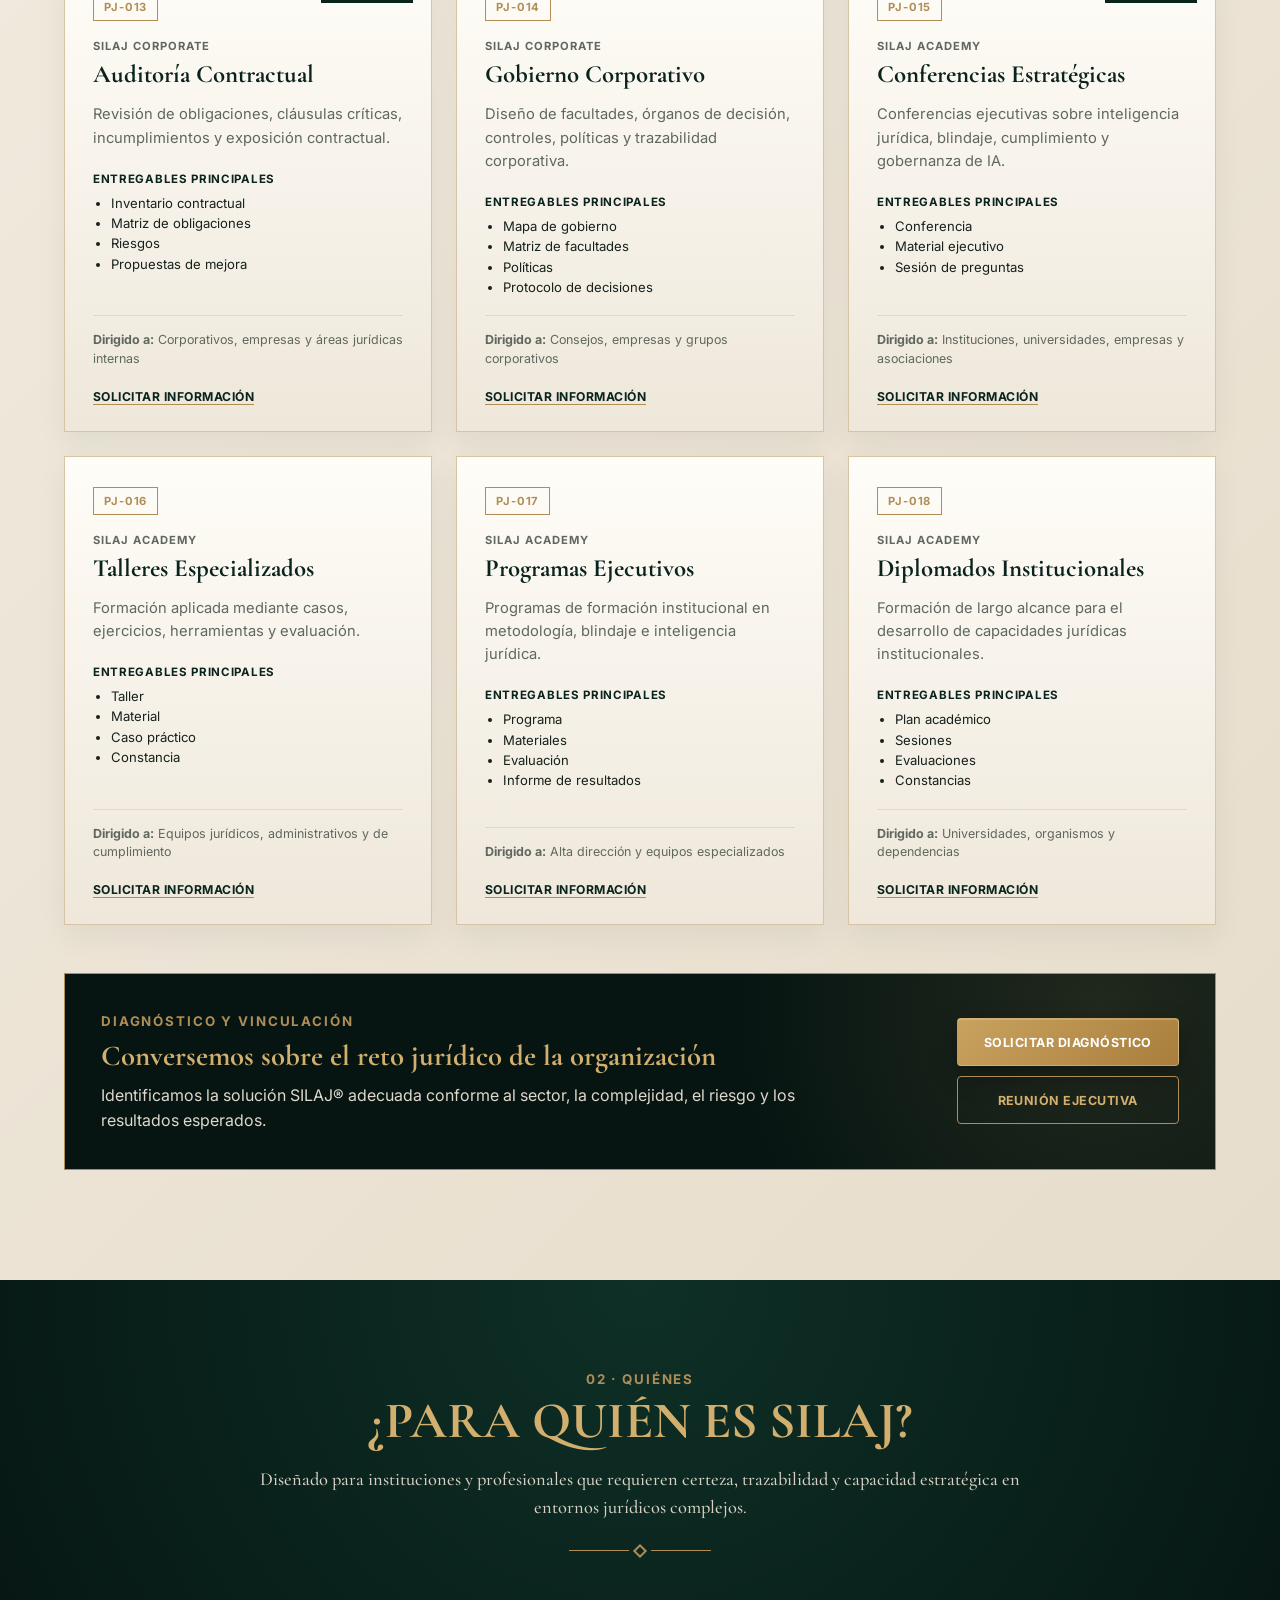
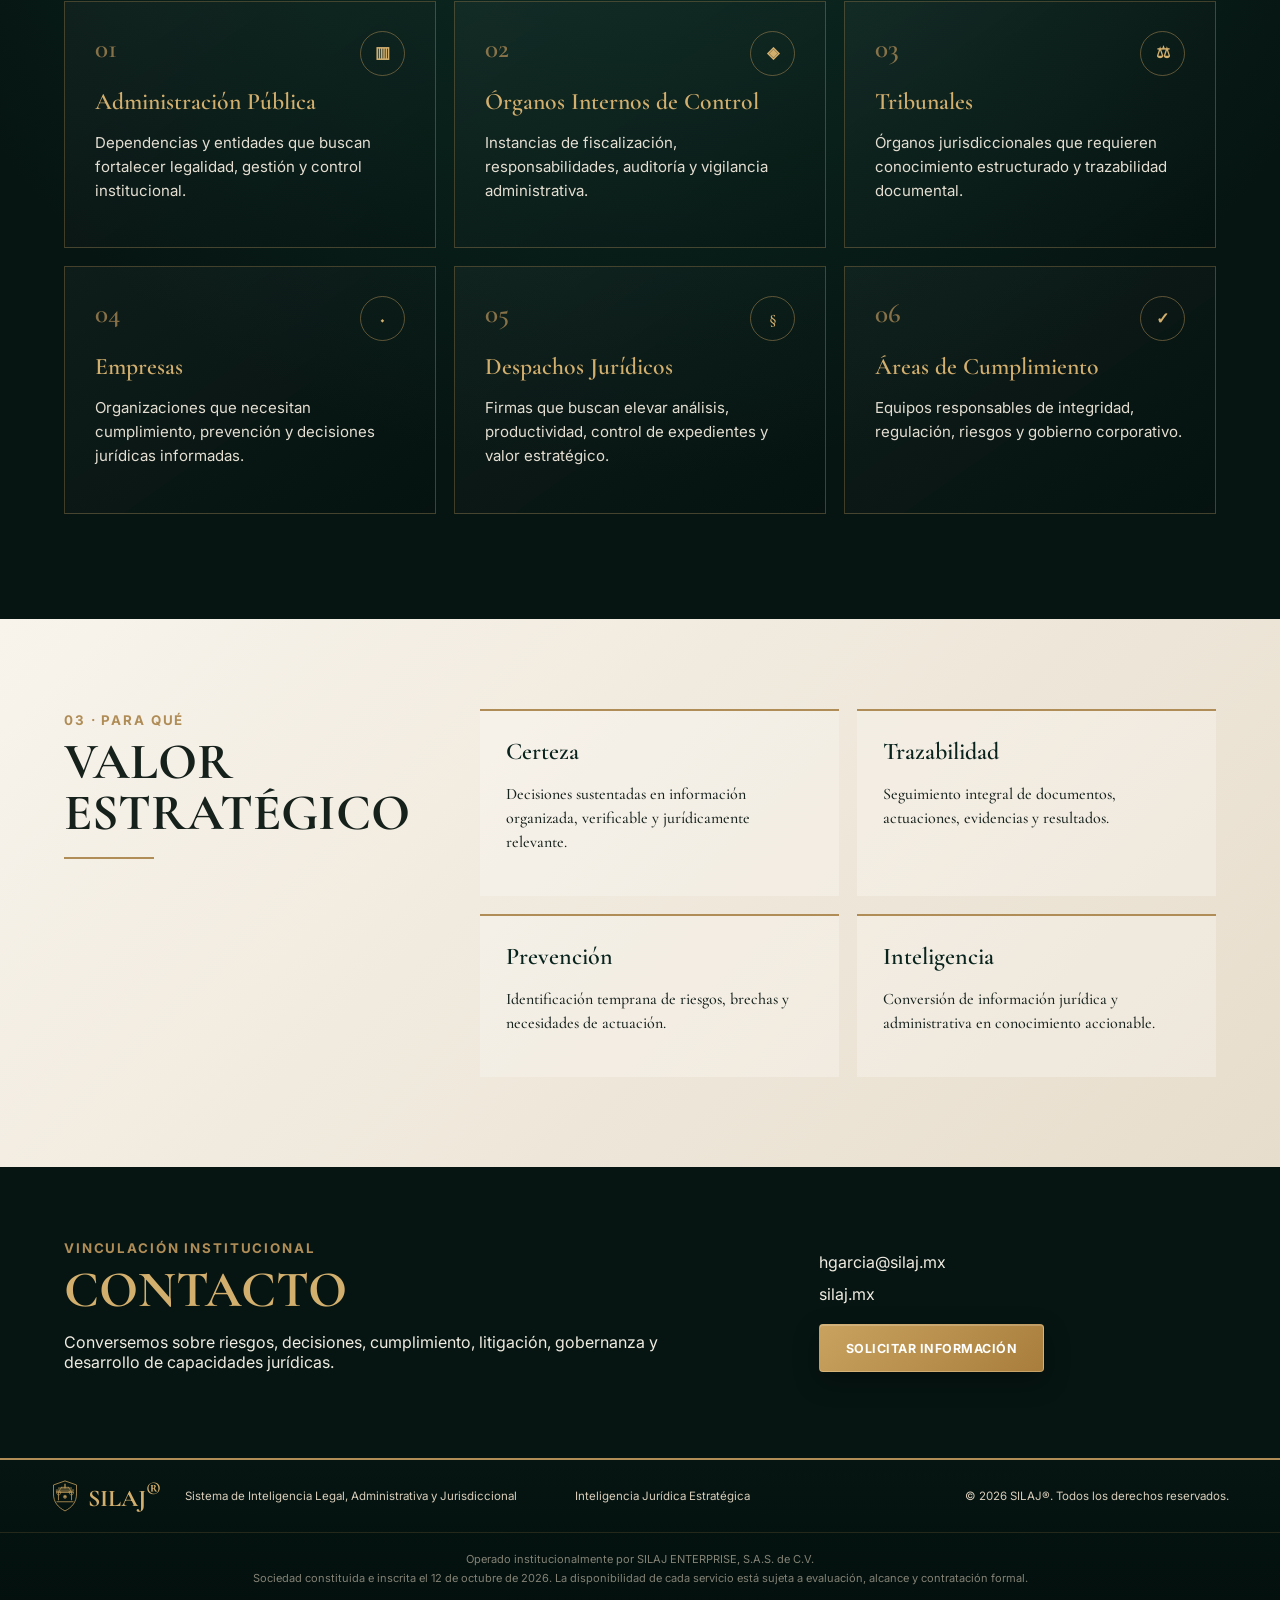
==== commit 401dd495: "feat(web): integrar catálogo comercial WEB-001-O" ====
--- a/index.html
+++ b/index.html
@@ -13,7 +13,7 @@
 <header class="top" id="inicio">
 <a class="brand" href="#inicio" aria-label="SILAJ, inicio"><img src="assets/icons/silaj-isotipo.svg" alt=""><strong>SILAJ<sup>®</sup></strong></a>
 <button class="toggle" type="button" aria-label="Abrir menú" aria-expanded="false" aria-controls="menu">☰</button>
-<nav id="menu" aria-label="Navegación principal"><a href="#inicio">Inicio</a><a href="#que-es">Qué</a><a href="#pilares">Pilares</a><a href="#quienes">Quiénes</a><a href="#para-que">Para qué</a><a href="#contacto">Contacto</a></nav>
+<nav id="menu" aria-label="Navegación principal">#inicioInicio</a>#que-esQué</a>#pilaresPilares</a>#solucionesSoluciones</a>#quienesSectores</a>#para-queValor</a>#contactoContacto</a></nav>
 <a class="btn outline desktop-cta" href="mailto:hgarcia@silaj.mx?subject=Solicitud%20de%20información%20SILAJ">Solicitar información</a>
 </header>
 <main id="contenido">
@@ -32,6 +32,56 @@
 <article class="pillar reveal"><div class="pillar-number">VI</div><div class="ico">IA</div><h4>Inteligencia Artificial</h4><p>Capacidades de IA para análisis, consulta, apoyo documental y generación de conocimiento especializado.</p></article>
 </div></div></div></section>
 
+
+<section class="catalog ivory" id="soluciones" aria-labelledby="catalog-title">
+  <div class="shell">
+    <header class="section-title reveal">
+      <small>PORTAFOLIO COMERCIAL OFICIAL</small>
+      <h3 id="catalog-title">Soluciones SILAJ®</h3>
+      <p class="section-intro">
+        Servicios especializados para diagnosticar riesgos, fortalecer decisiones,
+        blindar actuaciones y desarrollar capacidades jurídicas institucionales.
+      </p>
+      <div class="orn"><span></span><i></i><span></span></div>
+    </header>
+
+    <div class="catalog-filters reveal" role="group" aria-label="Filtrar productos por familia">
+      <button class="catalog-filter active" type="button" data-family="all">Todos</button>
+      <button class="catalog-filter" type="button" data-family="consulting">Consulting</button>
+      <button class="catalog-filter" type="button" data-family="government">Government</button>
+      <button class="catalog-filter" type="button" data-family="litigation">Litigation</button>
+      <button class="catalog-filter" type="button" data-family="corporate">Corporate</button>
+      <button class="catalog-filter" type="button" data-family="compliance">Compliance</button>
+      <button class="catalog-filter" type="button" data-family="academy">Academy</button>
+    </div>
+
+    <div class="product-grid" id="product-grid" aria-live="polite">
+      <p class="catalog-status">Cargando catálogo comercial...</p>
+    </div>
+
+    <div class="catalog-cta reveal">
+      <div>
+        <small>DIAGNÓSTICO Y VINCULACIÓN</small>
+        <h4>Conversemos sobre el reto jurídico de la organización</h4>
+        <p>
+          Identificamos la solución SILAJ® adecuada conforme al sector,
+          la complejidad, el riesgo y los resultados esperados.
+        </p>
+      </div>
+      <div class="catalog-cta-actions">
+        <a class="btn gold"
+           href="mailto:hgarcia@silaj.mx?subject=Solicitud%20de%20Diagnóstico%20Jurídico%20Integral">
+          Solicitar diagnóstico
+        </a>
+        <a class="btn catalog-outline"
+           href="mailto:hgarcia@silaj.mx?subject=Solicitud%20de%20Reunión%20Ejecutiva">
+          Reunión ejecutiva
+        </a>
+      </div>
+    </div>
+  </div>
+</section>
+
 <section class="audiences" id="quienes"><div class="shell"><header class="section-title light reveal"><small>02 · QUIÉNES</small><h3>¿Para quién es SILAJ?</h3><p class="section-intro">Diseñado para instituciones y profesionales que requieren certeza, trazabilidad y capacidad estratégica en entornos jurídicos complejos.</p><div class="orn"><span></span><i></i><span></span></div></header>
 <div class="audience-grid">
 <article class="audience reveal"><span>01</span><div class="audience-icon">▥</div><h4>Administración Pública</h4><p>Dependencias y entidades que buscan fortalecer legalidad, gestión y control institucional.</p></article>
@@ -44,7 +94,7 @@
 
 <section class="purpose" id="para-que"><div class="shell purpose-grid"><div class="purpose-title reveal"><small>03 · PARA QUÉ</small><h3>Valor Estratégico</h3><b class="rule"></b></div><div class="purpose-items"><article class="reveal"><strong>Certeza</strong><p>Decisiones sustentadas en información organizada, verificable y jurídicamente relevante.</p></article><article class="reveal"><strong>Trazabilidad</strong><p>Seguimiento integral de documentos, actuaciones, evidencias y resultados.</p></article><article class="reveal"><strong>Prevención</strong><p>Identificación temprana de riesgos, brechas y necesidades de actuación.</p></article><article class="reveal"><strong>Inteligencia</strong><p>Conversión de información jurídica y administrativa en conocimiento accionable.</p></article></div></div></section>
 
-<section class="contact" id="contacto"><div class="shell contact-inner reveal"><div><small>VINCULACIÓN INSTITUCIONAL</small><h3>Contacto</h3><p>Conversemos sobre las necesidades de legalidad, auditoría, gestión y conocimiento de la organización.</p></div><div><a href="mailto:hgarcia@silaj.mx">hgarcia@silaj.mx</a><span>silaj.mx</span><a class="btn gold" href="mailto:hgarcia@silaj.mx?subject=Solicitud%20de%20información%20SILAJ">Solicitar información</a></div></div></section>
+<section class="contact" id="contacto"><div class="shell contact-inner reveal"><div><small>VINCULACIÓN INSTITUCIONAL</small><h3>Contacto</h3><p>Conversemos sobre riesgos, decisiones, cumplimiento, litigación, gobernanza y desarrollo de capacidades jurídicas.</p></div><div><a href="mailto:hgarcia@silaj.mx">hgarcia@silaj.mx</a><span>silaj.mx</span><a class="btn gold" href="mailto:hgarcia@silaj.mx?subject=Solicitud%20de%20información%20SILAJ">Solicitar información</a></div></div></section>
 </main>
-<footer class="site-footer"><div class="footer-main"><div class="footer-brand"><img src="assets/icons/silaj-isotipo.svg" alt=""><strong>SILAJ<sup>®</sup></strong></div><span>Sistema de Inteligencia Legal, Administrativa y Jurisdiccional</span><span>Inteligencia Jurídica Estratégica</span><span>© 2026 SILAJ®. Todos los derechos reservados.</span></div><div class="footer-legal"><span>SILAJ® es una denominación distintiva utilizada para identificar esta iniciativa tecnológica y jurídica.</span><span>Solicitud de registro de marca en trámite.</span></div></footer>
+<footer class="site-footer"><div class="footer-main"><div class="footer-brand"><img src="assets/icons/silaj-isotipo.svg" alt=""><strong>SILAJ<sup>®</sup></strong></div><span>Sistema de Inteligencia Legal, Administrativa y Jurisdiccional</span><span>Inteligencia Jurídica Estratégica</span><span>© 2026 SILAJ®. Todos los derechos reservados.</span></div><div class="footer-legal"><span>Operado institucionalmente por SILAJ ENTERPRISE, S.A.S. de C.V.</span><span>Sociedad constituida e inscrita el 12 de octubre de 2026. La disponibilidad de cada servicio está sujeta a evaluación, alcance y contratación formal.</span></div></footer>
 <script src="js/app.js"></script></body></html>
--- a/css/style.css
+++ b/css/style.css
@@ -4,4 +4,485 @@
 @media(max-width:1180px){.top{grid-template-columns:auto 1fr}.desktop-cta{display:none}.pillar-grid,.audience-grid{grid-template-columns:repeat(2,1fr)}.model-axis{display:none}.operating-model{padding-top:100px}.footer-main{grid-template-columns:auto 1fr}.footer-main span:last-child{text-align:right}}
 @media(max-width:820px){.top{position:fixed;height:72px;display:flex;justify-content:space-between}.brand strong{font-size:1.7rem}.brand img{width:36px;height:42px}.toggle{display:block;background:transparent;color:var(--iv);border:1px solid var(--gold);padding:8px 11px}nav{display:none;position:absolute;top:72px;left:0;right:0;padding:18px 6%;background:var(--g);flex-direction:column}nav.open{display:flex}.hero{height:100svh;min-height:820px}.hero h1{font-size:clamp(4.5rem,20vw,6.5rem);letter-spacing:.08em;margin-left:.08em}.split,.purpose-grid,.contact-inner{grid-template-columns:1fr}.actions{flex-direction:column}.actions .btn{width:100%}.purpose-items{grid-template-columns:1fr}.operating-model{padding-top:95px}.model-core{width:170px;height:110px}.footer-main{grid-template-columns:1fr;text-align:center;padding:22px 6% 15px;gap:8px}.footer-brand{justify-content:center}.footer-main span:last-child{text-align:center}.footer-legal{padding:18px 8% 21px;font-size:.68rem}}
 @media(max-width:600px){.pillar-grid,.audience-grid{grid-template-columns:1fr}.hero h2 br{display:none}.pillar{min-height:auto}.operating-model{padding-top:105px}.model-core{top:0}.audience{min-height:auto}.purpose{padding:70px 0}.footer-legal span+span{margin-top:5px}}
-@media(prefers-reduced-motion:reduce){html{scroll-behavior:auto}.reveal{opacity:1;transform:none;transition:none}}+@media(prefers-reduced-motion:reduce){html{scroll-behavior:auto}.reveal{opacity:1;transform:none;transition:none}}
+
+/* =========================================================
+   CATALOGO COMERCIAL SILAJ
+   ========================================================= */
+
+.catalog{
+  padding:90px 0 110px;
+  background:
+    radial-gradient(circle at 50% 0,#ffffff99,transparent 35%),
+    linear-gradient(135deg,#f8f4ec,#e7ddcc);
+}
+
+.catalog-filters{
+  display:flex;
+  flex-wrap:wrap;
+  justify-content:center;
+  gap:10px;
+  margin:0 auto 38px;
+}
+
+.catalog-filter{
+  appearance:none;
+  border:1px solid var(--gold);
+  border-radius:999px;
+  padding:10px 18px;
+  color:var(--g2);
+  background:transparent;
+  font-family:var(--sans);
+  font-size:.75rem;
+  font-weight:700;
+  letter-spacing:.04em;
+  text-transform:uppercase;
+  cursor:pointer;
+  transition:.25s;
+}
+
+.catalog-filter:hover,
+.catalog-filter:focus-visible,
+.catalog-filter.active{
+  color:#fff;
+  background:var(--g2);
+  border-color:var(--g2);
+  transform:translateY(-2px);
+}
+
+.product-grid{
+  display:grid;
+  grid-template-columns:repeat(3,minmax(0,1fr));
+  gap:24px;
+}
+
+.product-card{
+  position:relative;
+  display:flex;
+  flex-direction:column;
+  min-height:420px;
+  padding:30px 28px 26px;
+  background:linear-gradient(180deg,#fffdf8,#eee7da);
+  border:1px solid var(--line);
+  box-shadow:0 12px 28px #0d2c2410;
+  transition:.3s;
+}
+
+.product-card:hover{
+  transform:translateY(-6px);
+  border-color:var(--gold);
+  box-shadow:0 20px 42px #0d2c2422;
+}
+
+.product-card.featured:before{
+  content:"Prioritario";
+  position:absolute;
+  top:18px;
+  right:18px;
+  padding:5px 9px;
+  color:#fff;
+  background:var(--g2);
+  font-size:.62rem;
+  font-weight:700;
+  letter-spacing:.08em;
+  text-transform:uppercase;
+}
+
+.product-code{
+  display:inline-flex;
+  align-self:flex-start;
+  margin-bottom:18px;
+  padding:6px 10px;
+  color:var(--gold);
+  border:1px solid var(--gold);
+  font-size:.7rem;
+  font-weight:700;
+  letter-spacing:.08em;
+}
+
+.product-family{
+  margin:0 0 8px;
+  color:var(--muted);
+  font-size:.7rem;
+  font-weight:700;
+  letter-spacing:.09em;
+  text-transform:uppercase;
+}
+
+.product-card h4{
+  margin:0 0 15px;
+  color:var(--g2);
+  font:700 1.55rem/1.08 var(--serif);
+}
+
+.product-summary{
+  margin:0 0 18px;
+  color:var(--muted);
+  font-size:.92rem;
+  line-height:1.58;
+}
+
+.product-card h5{
+  margin:4px 0 7px;
+  color:var(--g2);
+  font-size:.72rem;
+  letter-spacing:.06em;
+  text-transform:uppercase;
+}
+
+.product-deliverables{
+  margin:0 0 18px;
+  padding-left:18px;
+  color:var(--ink);
+  font-size:.82rem;
+  line-height:1.55;
+}
+
+.product-audience{
+  margin:auto 0 20px;
+  padding-top:15px;
+  border-top:1px solid #b08d5738;
+  color:var(--muted);
+  font-size:.78rem;
+  line-height:1.5;
+}
+
+.product-link{
+  display:inline-flex;
+  align-self:flex-start;
+  color:var(--g2);
+  font-size:.76rem;
+  font-weight:700;
+  letter-spacing:.04em;
+  text-decoration:none;
+  text-transform:uppercase;
+  border-bottom:1px solid var(--gold);
+}
+
+.product-link:hover{
+  color:var(--gold);
+}
+
+.catalog-status{
+  grid-column:1/-1;
+  padding:35px;
+  text-align:center;
+  color:var(--muted);
+  border:1px dashed var(--gold);
+}
+
+.catalog-cta{
+  display:grid;
+  grid-template-columns:1.4fr auto;
+  gap:35px;
+  align-items:center;
+  margin-top:48px;
+  padding:36px;
+  color:var(--iv);
+  background:
+    radial-gradient(circle at 90% 20%,#b08d5729,transparent 35%),
+    var(--g);
+  border:1px solid var(--gold);
+}
+
+.catalog-cta h4{
+  margin:8px 0 10px;
+  color:var(--gold2);
+  font:700 1.8rem var(--serif);
+}
+
+.catalog-cta p{
+  max-width:720px;
+  margin:0;
+  color:#dfd8cc;
+  line-height:1.55;
+}
+
+.catalog-cta-actions{
+  display:flex;
+  flex-direction:column;
+  gap:10px;
+}
+
+.catalog-outline{
+  color:var(--gold2);
+  border:1px solid var(--gold);
+}
+
+.catalog-outline:hover{
+  color:#fff;
+  background:#ffffff10;
+}
+
+@media(max-width:1100px){
+  .product-grid{
+    grid-template-columns:repeat(2,minmax(0,1fr));
+  }
+}
+
+@media(max-width:820px){
+  .catalog-cta{
+    grid-template-columns:1fr;
+  }
+
+  .catalog-cta-actions{
+    align-items:stretch;
+  }
+}
+
+@media(max-width:650px){
+  .product-grid{
+    grid-template-columns:1fr;
+  }
+
+  .catalog-filter{
+    flex:1 1 calc(50% - 10px);
+  }
+
+  .product-card{
+    min-height:auto;
+  }
+
+  .catalog-cta{
+    padding:28px 22px;
+  }
+}
+
+/* SILAJ CATALOGO COMERCIAL WEB-001-O */
+
+.catalog{
+  padding:90px 0 110px;
+  background:
+    radial-gradient(circle at 50% 0,#ffffff99,transparent 35%),
+    linear-gradient(135deg,#f8f4ec,#e7ddcc);
+}
+
+.catalog-filters{
+  display:flex;
+  flex-wrap:wrap;
+  justify-content:center;
+  gap:10px;
+  margin:0 auto 38px;
+}
+
+.catalog-filter{
+  appearance:none;
+  border:1px solid var(--gold);
+  border-radius:999px;
+  padding:10px 18px;
+  color:var(--g2);
+  background:transparent;
+  font:700 .75rem var(--sans);
+  letter-spacing:.04em;
+  text-transform:uppercase;
+  cursor:pointer;
+  transition:.25s;
+}
+
+.catalog-filter:hover,
+.catalog-filter:focus-visible,
+.catalog-filter.active{
+  color:#fff;
+  background:var(--g2);
+  border-color:var(--g2);
+  transform:translateY(-2px);
+}
+
+.product-grid{
+  display:grid;
+  grid-template-columns:repeat(3,minmax(0,1fr));
+  gap:24px;
+}
+
+.product-card{
+  position:relative;
+  display:flex;
+  flex-direction:column;
+  min-height:420px;
+  padding:30px 28px 26px;
+  background:linear-gradient(180deg,#fffdf8,#eee7da);
+  border:1px solid var(--line);
+  box-shadow:0 12px 28px #0d2c2410;
+  transition:.3s;
+}
+
+.product-card:hover{
+  transform:translateY(-6px);
+  border-color:var(--gold);
+  box-shadow:0 20px 42px #0d2c2422;
+}
+
+.product-card.featured::before{
+  content:"Prioritario";
+  position:absolute;
+  top:18px;
+  right:18px;
+  padding:5px 9px;
+  color:#fff;
+  background:var(--g2);
+  font-size:.62rem;
+  font-weight:700;
+  letter-spacing:.08em;
+  text-transform:uppercase;
+}
+
+.product-code{
+  display:inline-flex;
+  align-self:flex-start;
+  margin-bottom:18px;
+  padding:6px 10px;
+  color:var(--gold);
+  border:1px solid var(--gold);
+  font-size:.7rem;
+  font-weight:700;
+  letter-spacing:.08em;
+}
+
+.product-family{
+  margin:0 0 8px;
+  color:var(--muted);
+  font-size:.7rem;
+  font-weight:700;
+  letter-spacing:.09em;
+  text-transform:uppercase;
+}
+
+.product-card h4{
+  margin:0 0 15px;
+  color:var(--g2);
+  font:700 1.55rem/1.08 var(--serif);
+}
+
+.product-summary{
+  margin:0 0 18px;
+  color:var(--muted);
+  font-size:.92rem;
+  line-height:1.58;
+}
+
+.product-card h5{
+  margin:4px 0 7px;
+  color:var(--g2);
+  font-size:.72rem;
+  letter-spacing:.06em;
+  text-transform:uppercase;
+}
+
+.product-deliverables{
+  margin:0 0 18px;
+  padding-left:18px;
+  color:var(--ink);
+  font-size:.82rem;
+  line-height:1.55;
+}
+
+.product-audience{
+  margin:auto 0 20px;
+  padding-top:15px;
+  border-top:1px solid #b08d5738;
+  color:var(--muted);
+  font-size:.78rem;
+  line-height:1.5;
+}
+
+.product-link{
+  display:inline-flex;
+  align-self:flex-start;
+  color:var(--g2);
+  font-size:.76rem;
+  font-weight:700;
+  letter-spacing:.04em;
+  text-decoration:none;
+  text-transform:uppercase;
+  border-bottom:1px solid var(--gold);
+}
+
+.product-link:hover{
+  color:var(--gold);
+}
+
+.catalog-status{
+  grid-column:1/-1;
+  padding:35px;
+  text-align:center;
+  color:var(--muted);
+  border:1px dashed var(--gold);
+}
+
+.catalog-cta{
+  display:grid;
+  grid-template-columns:1.4fr auto;
+  gap:35px;
+  align-items:center;
+  margin-top:48px;
+  padding:36px;
+  color:var(--iv);
+  background:
+    radial-gradient(circle at 90% 20%,#b08d5729,transparent 35%),
+    var(--g);
+  border:1px solid var(--gold);
+}
+
+.catalog-cta h4{
+  margin:8px 0 10px;
+  color:var(--gold2);
+  font:700 1.8rem var(--serif);
+}
+
+.catalog-cta p{
+  max-width:720px;
+  margin:0;
+  color:#dfd8cc;
+  line-height:1.55;
+}
+
+.catalog-cta-actions{
+  display:flex;
+  flex-direction:column;
+  gap:10px;
+}
+
+.catalog-outline{
+  color:var(--gold2);
+  border:1px solid var(--gold);
+}
+
+.catalog-outline:hover{
+  color:#fff;
+  background:#ffffff10;
+}
+
+@media(max-width:1100px){
+  .product-grid{
+    grid-template-columns:repeat(2,minmax(0,1fr));
+  }
+}
+
+@media(max-width:820px){
+  .catalog-cta{
+    grid-template-columns:1fr;
+  }
+
+  .catalog-cta-actions{
+    align-items:stretch;
+  }
+}
+
+@media(max-width:650px){
+  .product-grid{
+    grid-template-columns:1fr;
+  }
+
+  .catalog-filter{
+    flex:1 1 calc(50% - 10px);
+  }
+
+  .product-card{
+    min-height:auto;
+  }
+
+  .catalog-cta{
+    padding:28px 22px;
+  }
+}
+
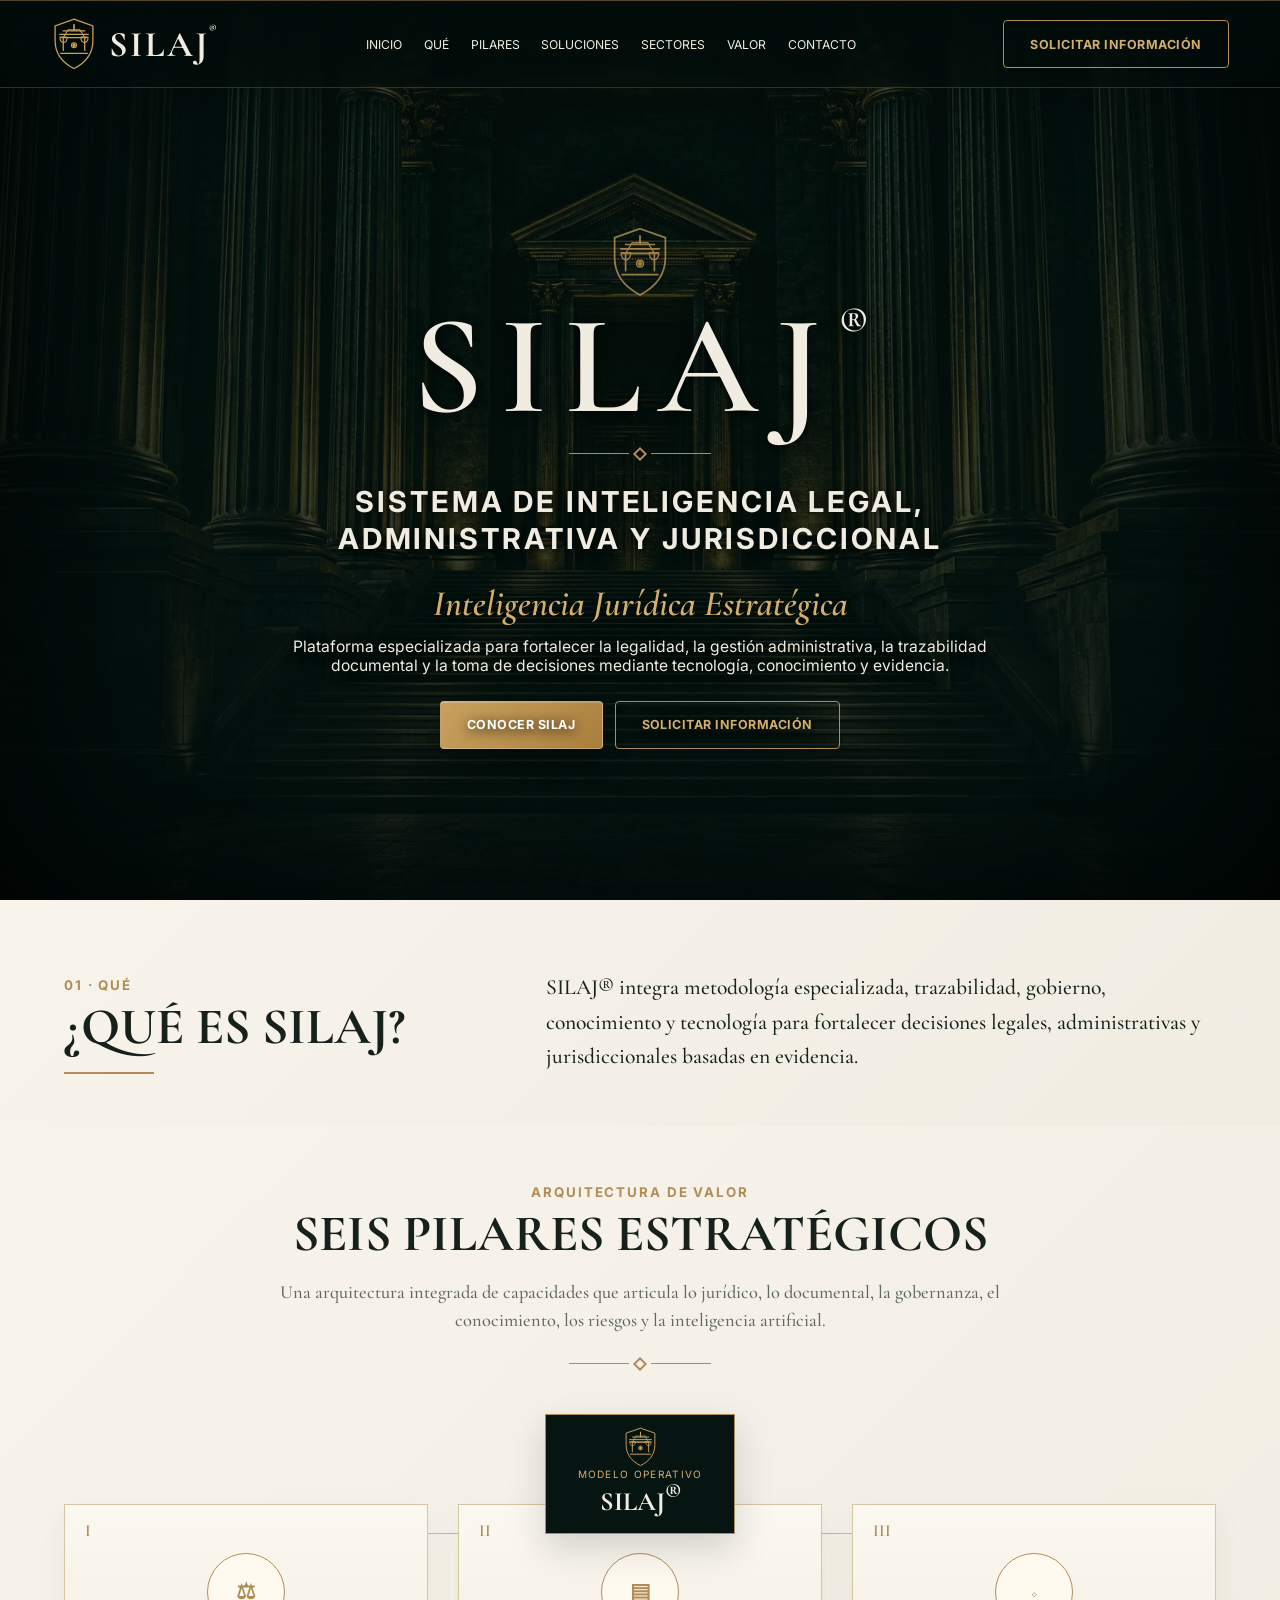
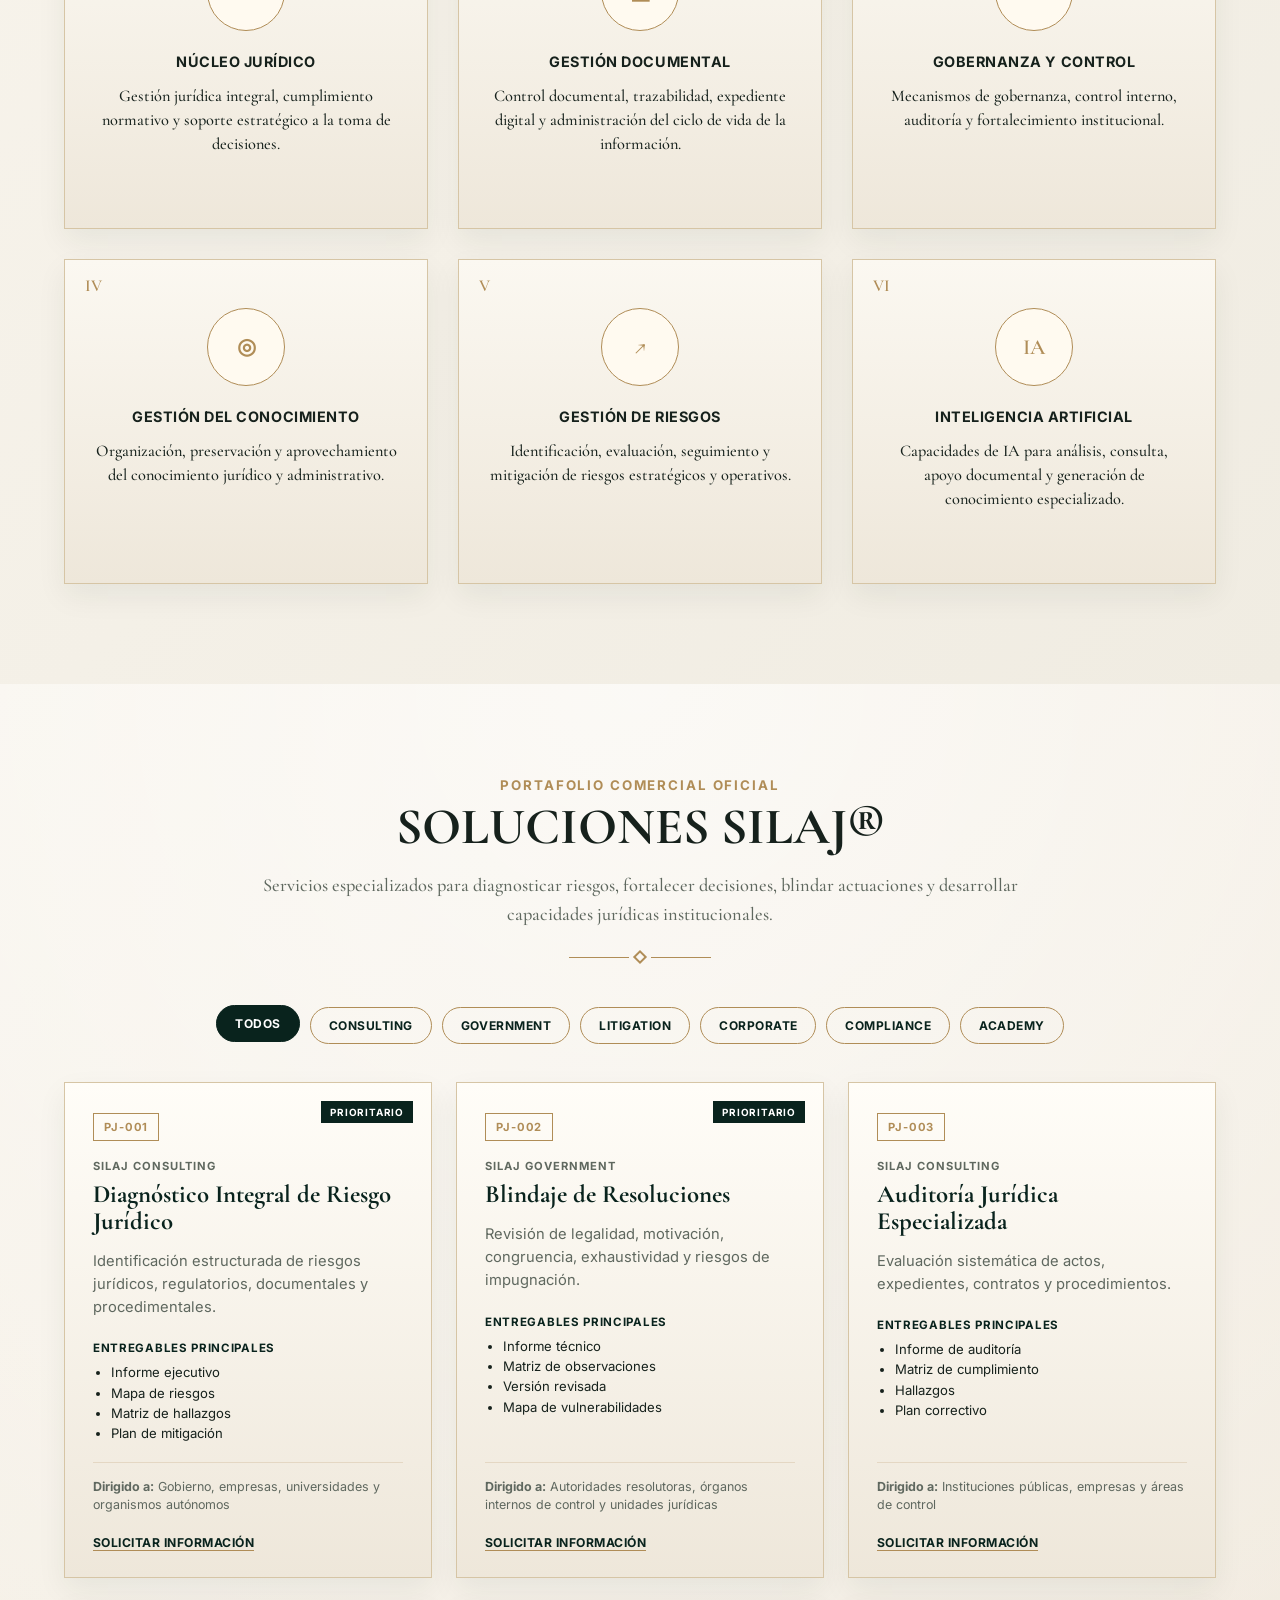
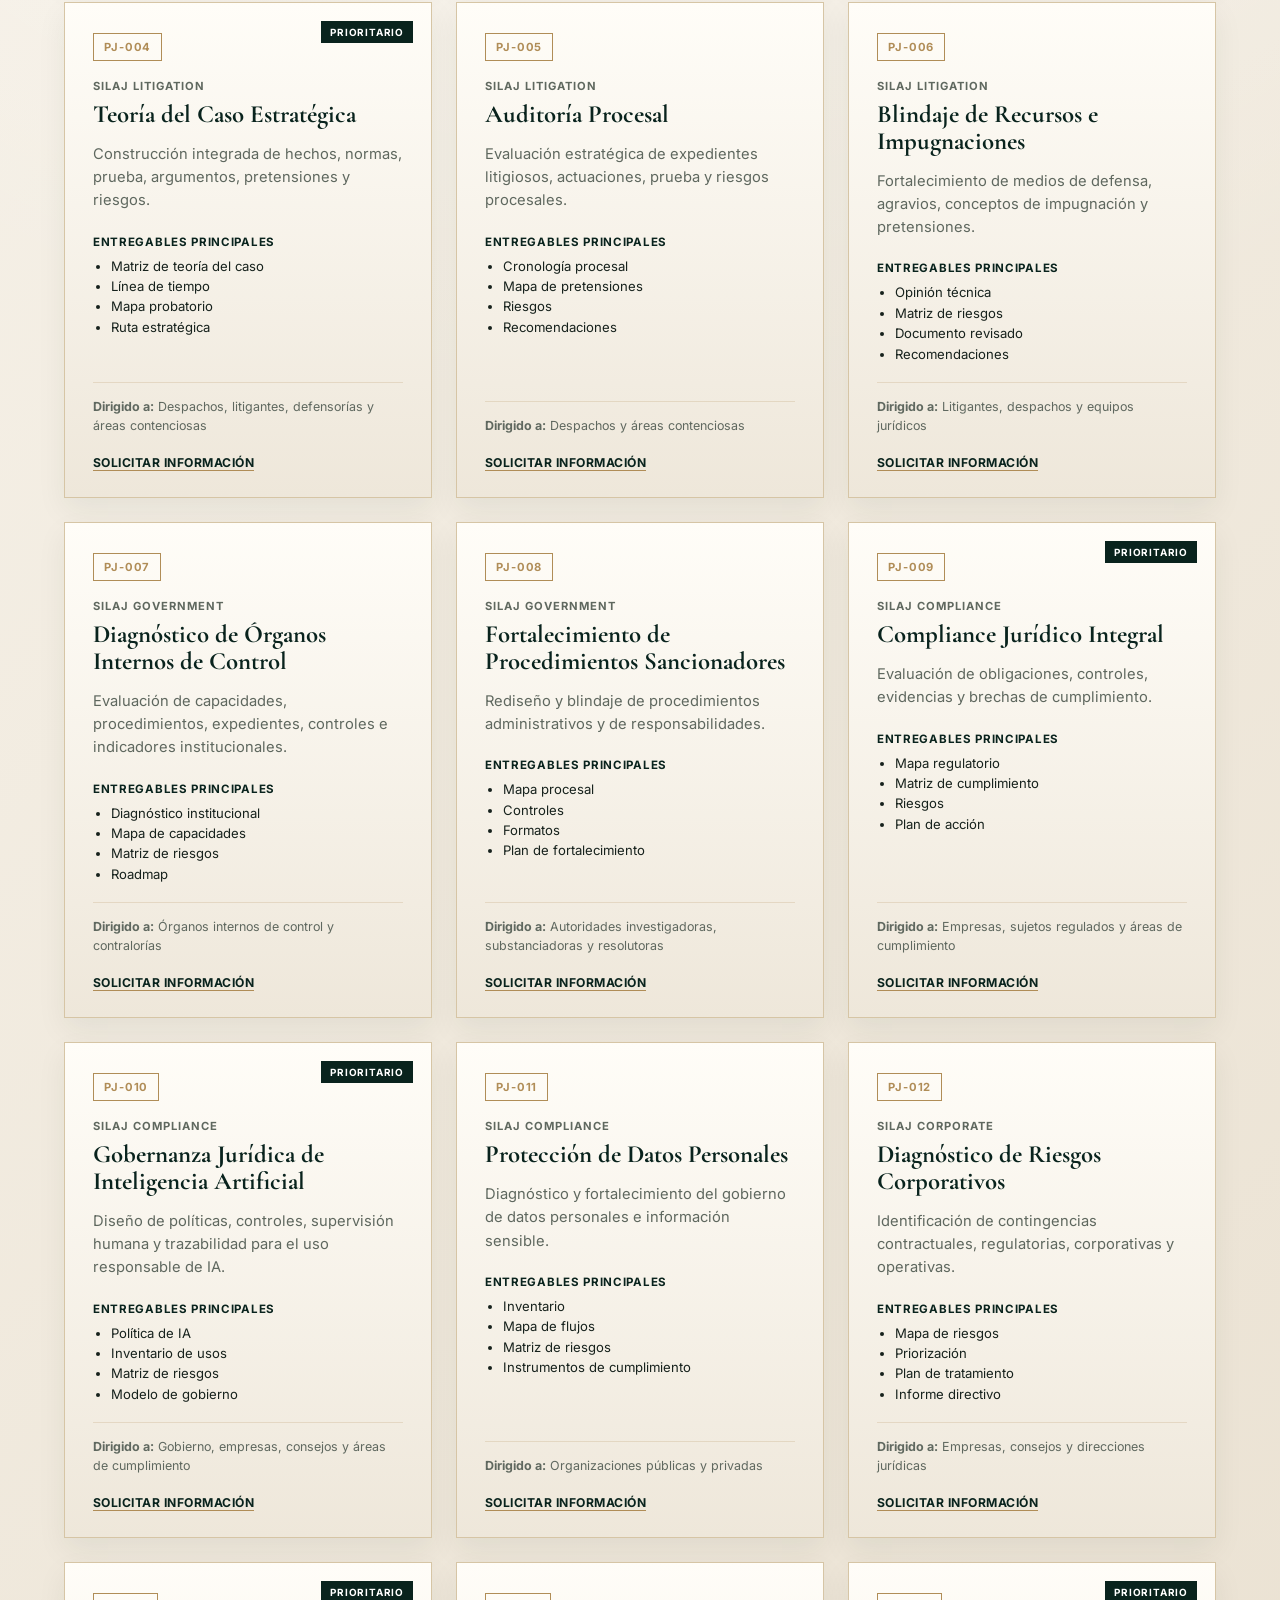
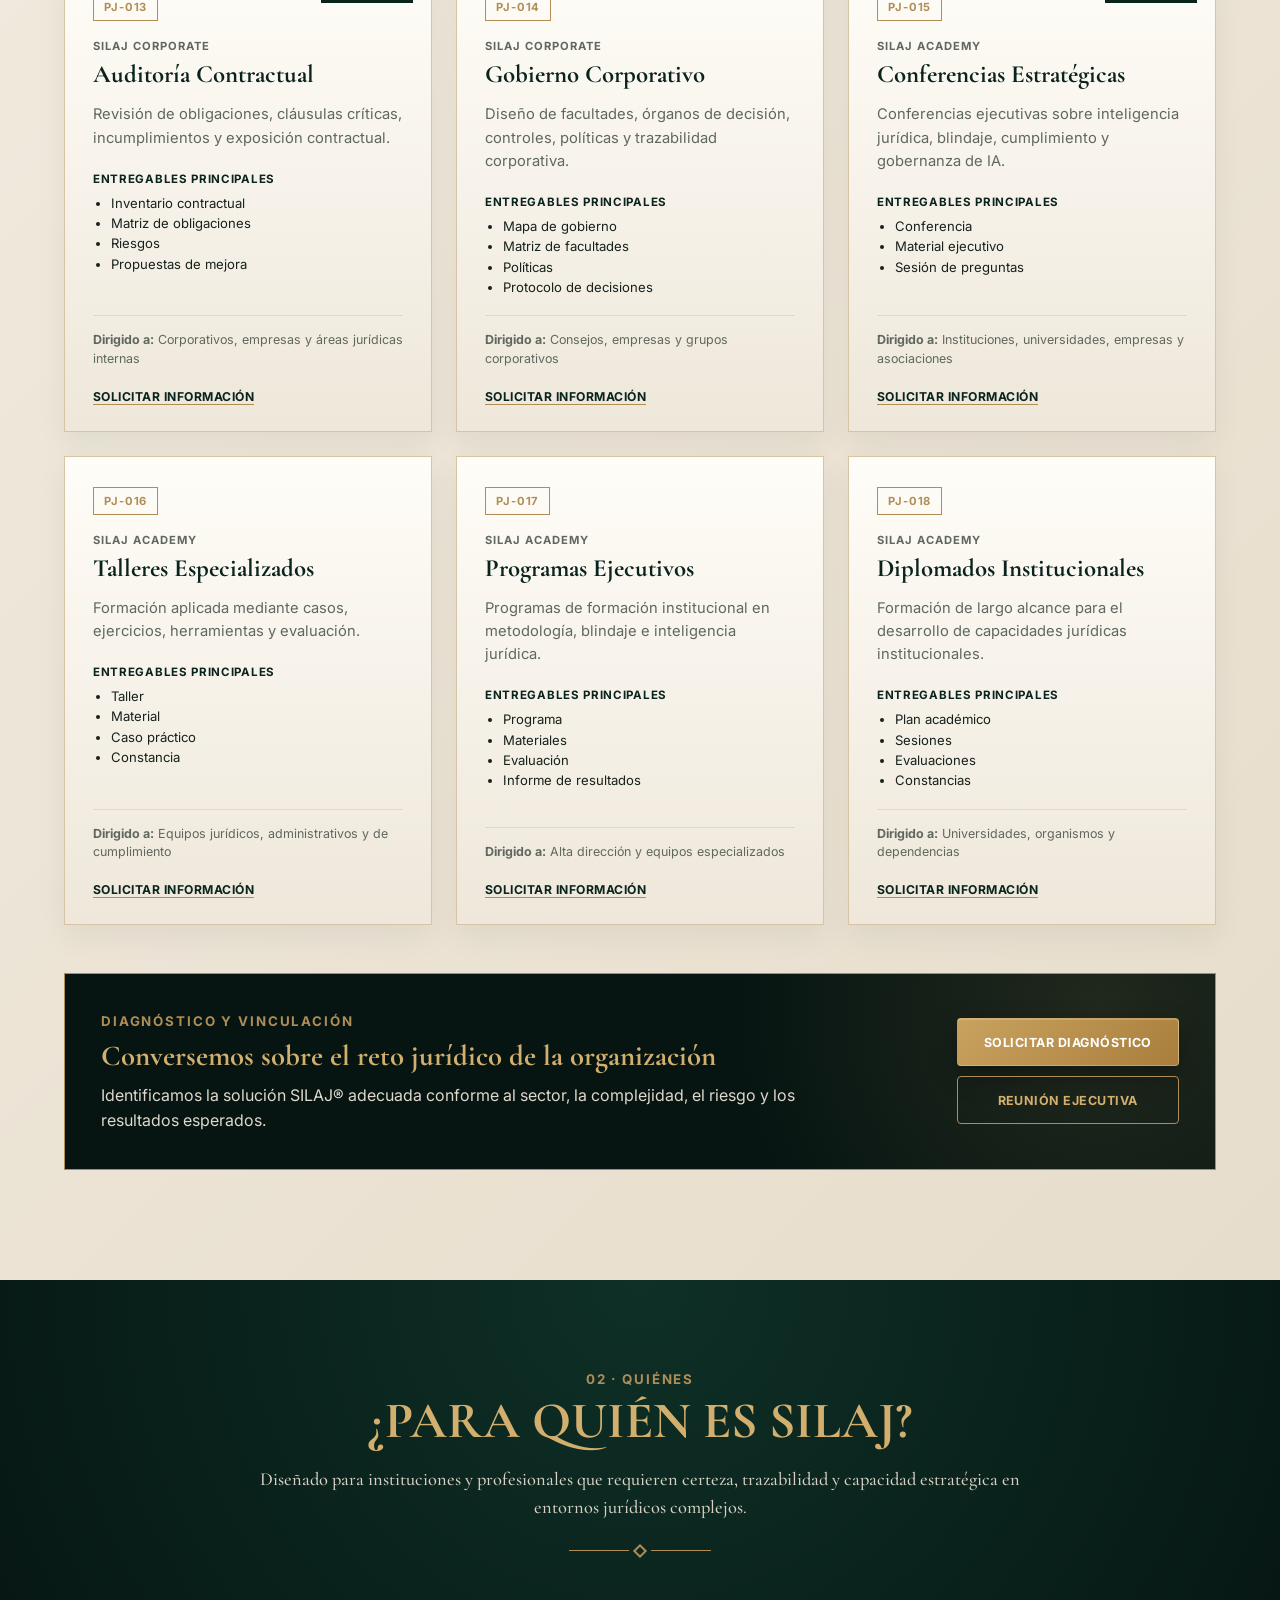
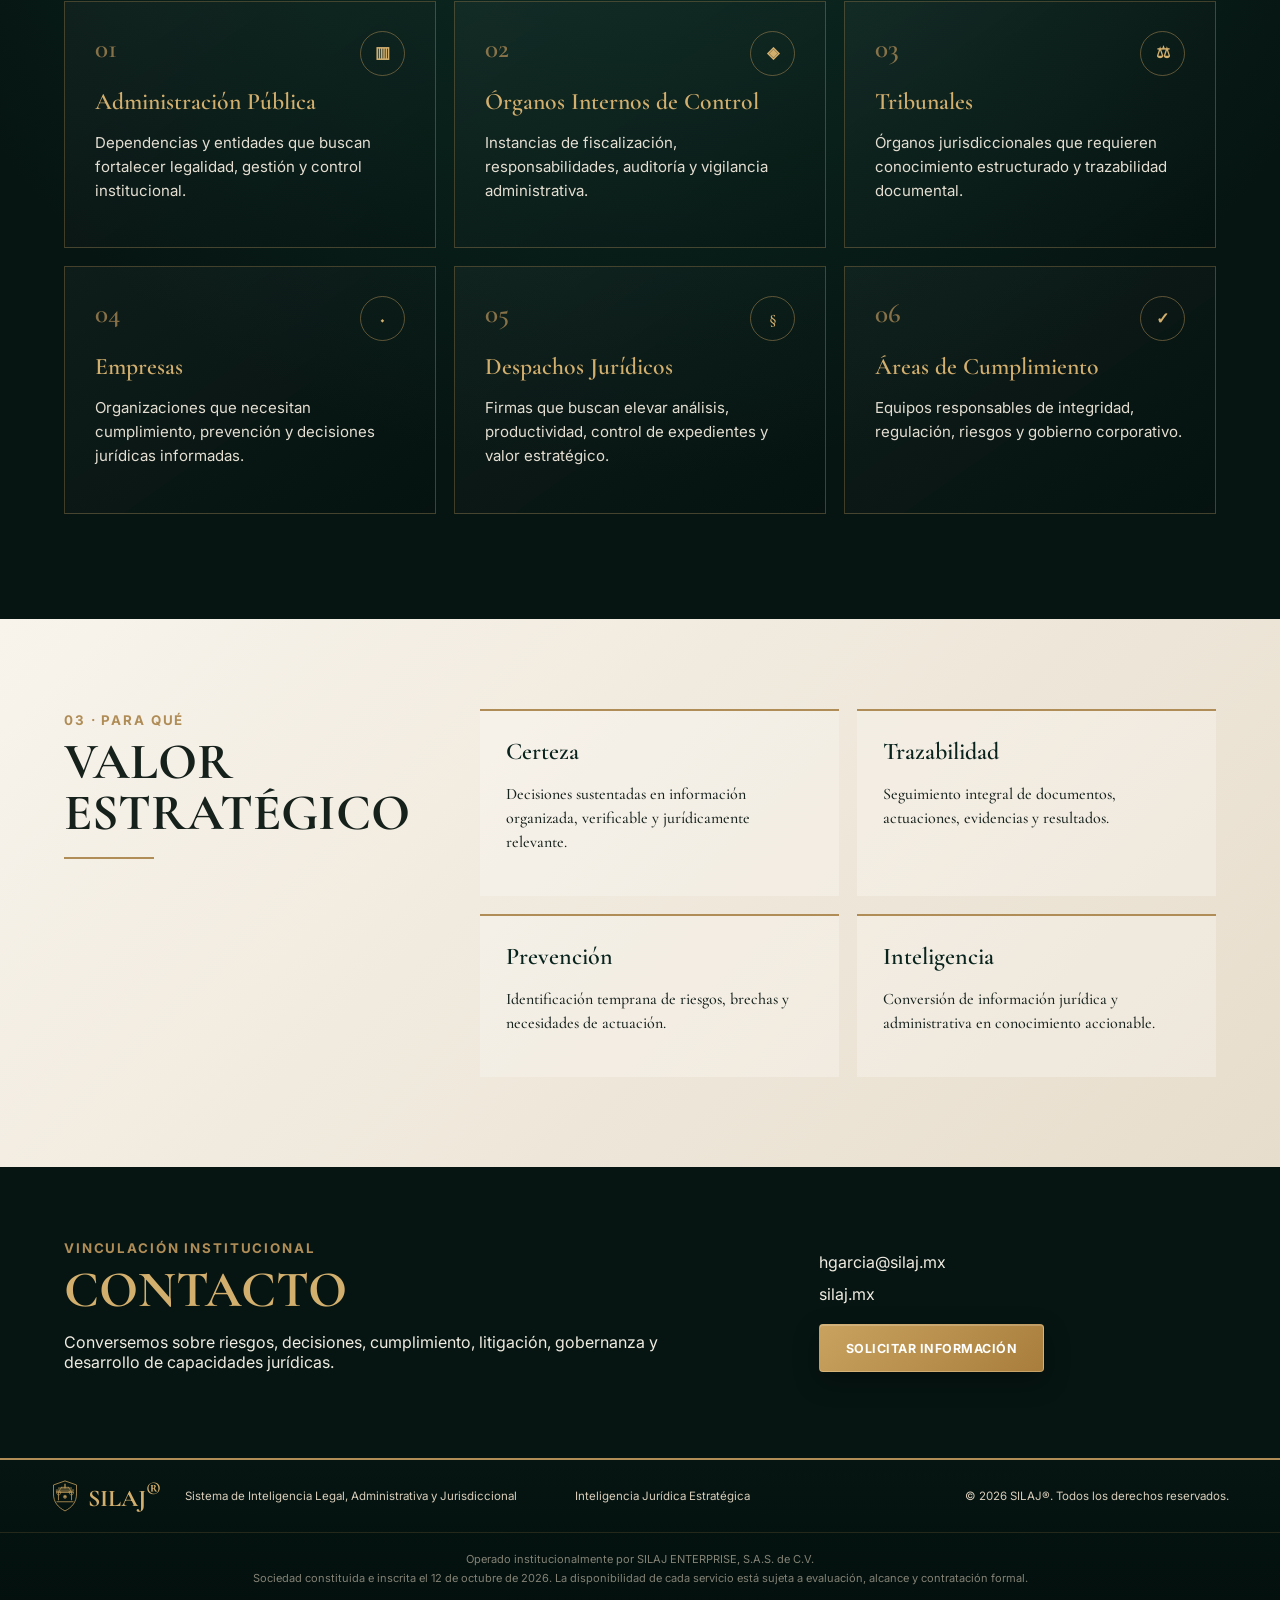
==== commit c04a0d45: "fix(web): corregir menú superior" ====
--- a/index.html
+++ b/index.html
@@ -13,7 +13,7 @@
 <header class="top" id="inicio">
 <a class="brand" href="#inicio" aria-label="SILAJ, inicio"><img src="assets/icons/silaj-isotipo.svg" alt=""><strong>SILAJ<sup>®</sup></strong></a>
 <button class="toggle" type="button" aria-label="Abrir menú" aria-expanded="false" aria-controls="menu">☰</button>
-<nav id="menu" aria-label="Navegación principal">#inicioInicio</a>#que-esQué</a>#pilaresPilares</a>#solucionesSoluciones</a>#quienesSectores</a>#para-queValor</a>#contactoContacto</a></nav>
+<nav id="menu" aria-label="Navegación principal"><a href="#inicio">Inicio</a><a href="#que-es">Qué</a><a href="#pilares">Pilares</a><a href="#soluciones">Soluciones</a><a href="#quienes">Sectores</a><a href="#para-que">Valor</a><a href="#contacto">Contacto</a></nav>
 <a class="btn outline desktop-cta" href="mailto:hgarcia@silaj.mx?subject=Solicitud%20de%20información%20SILAJ">Solicitar información</a>
 </header>
 <main id="contenido">
